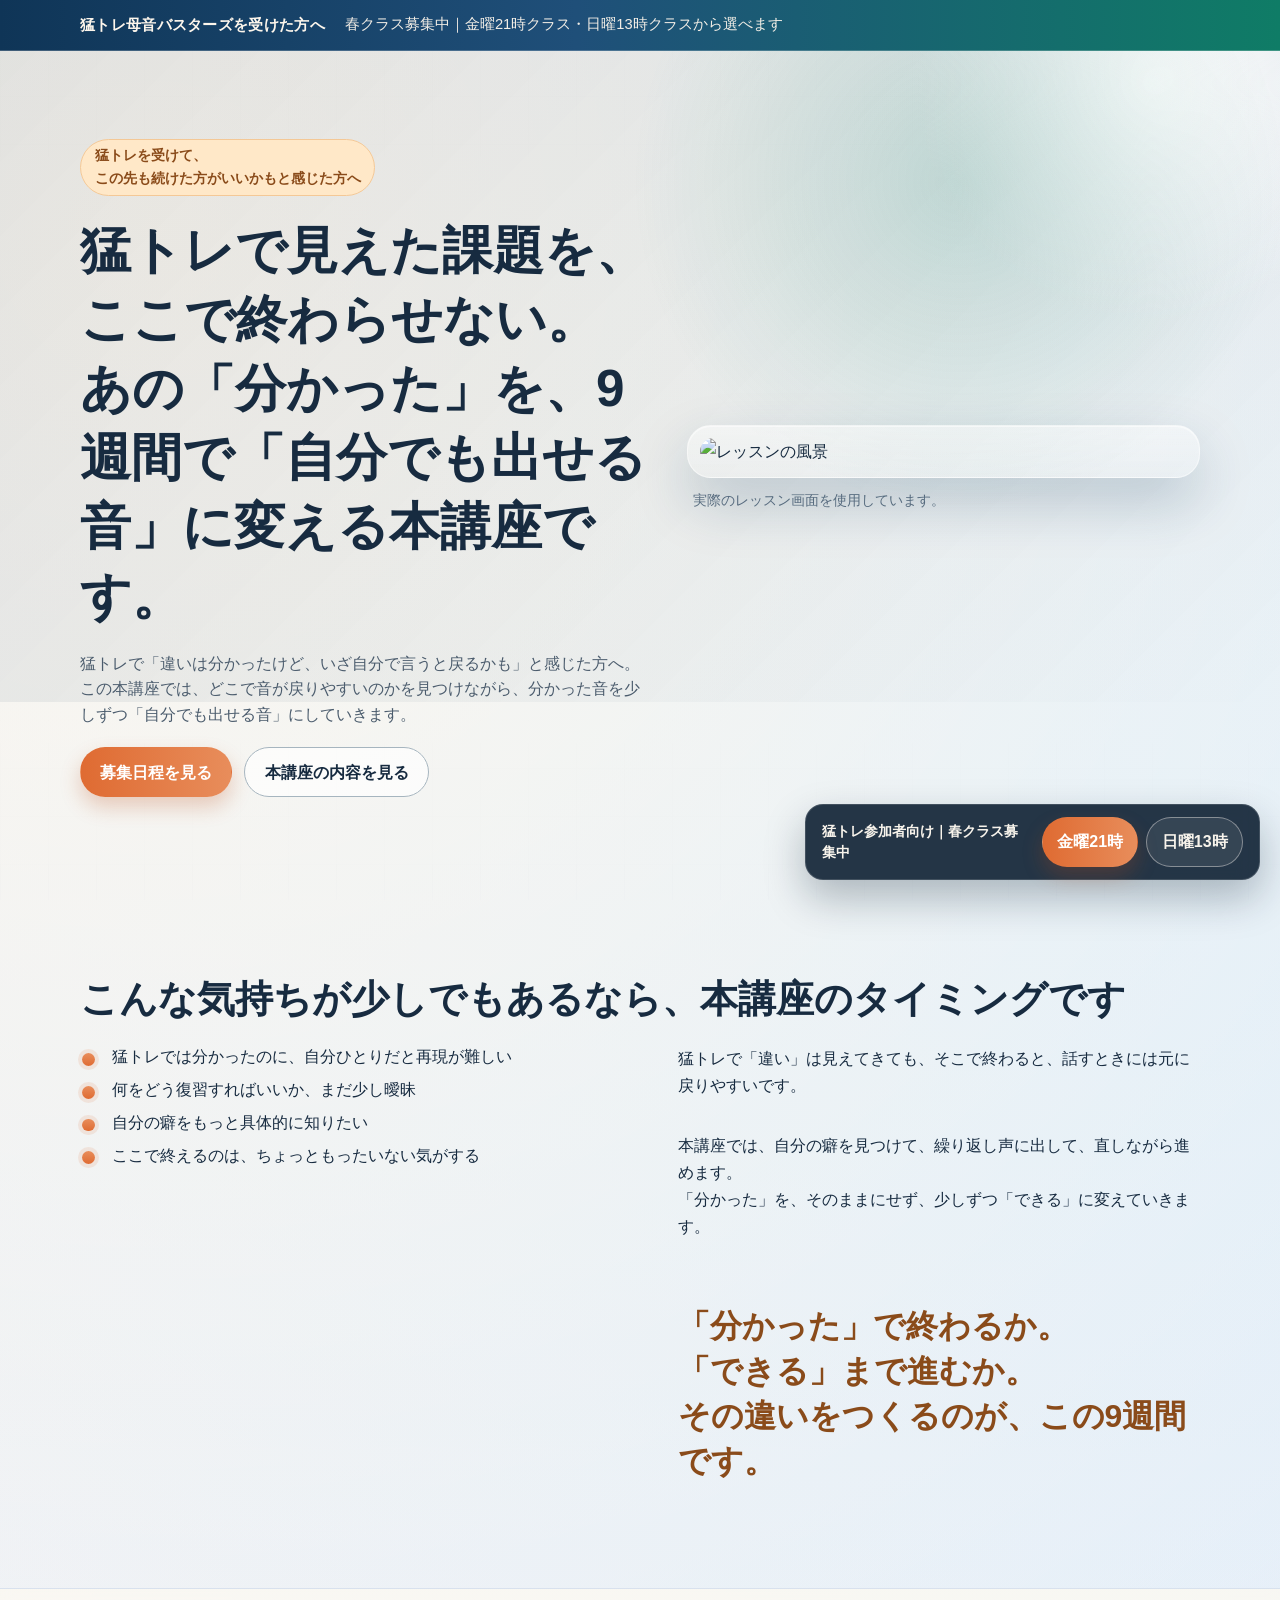
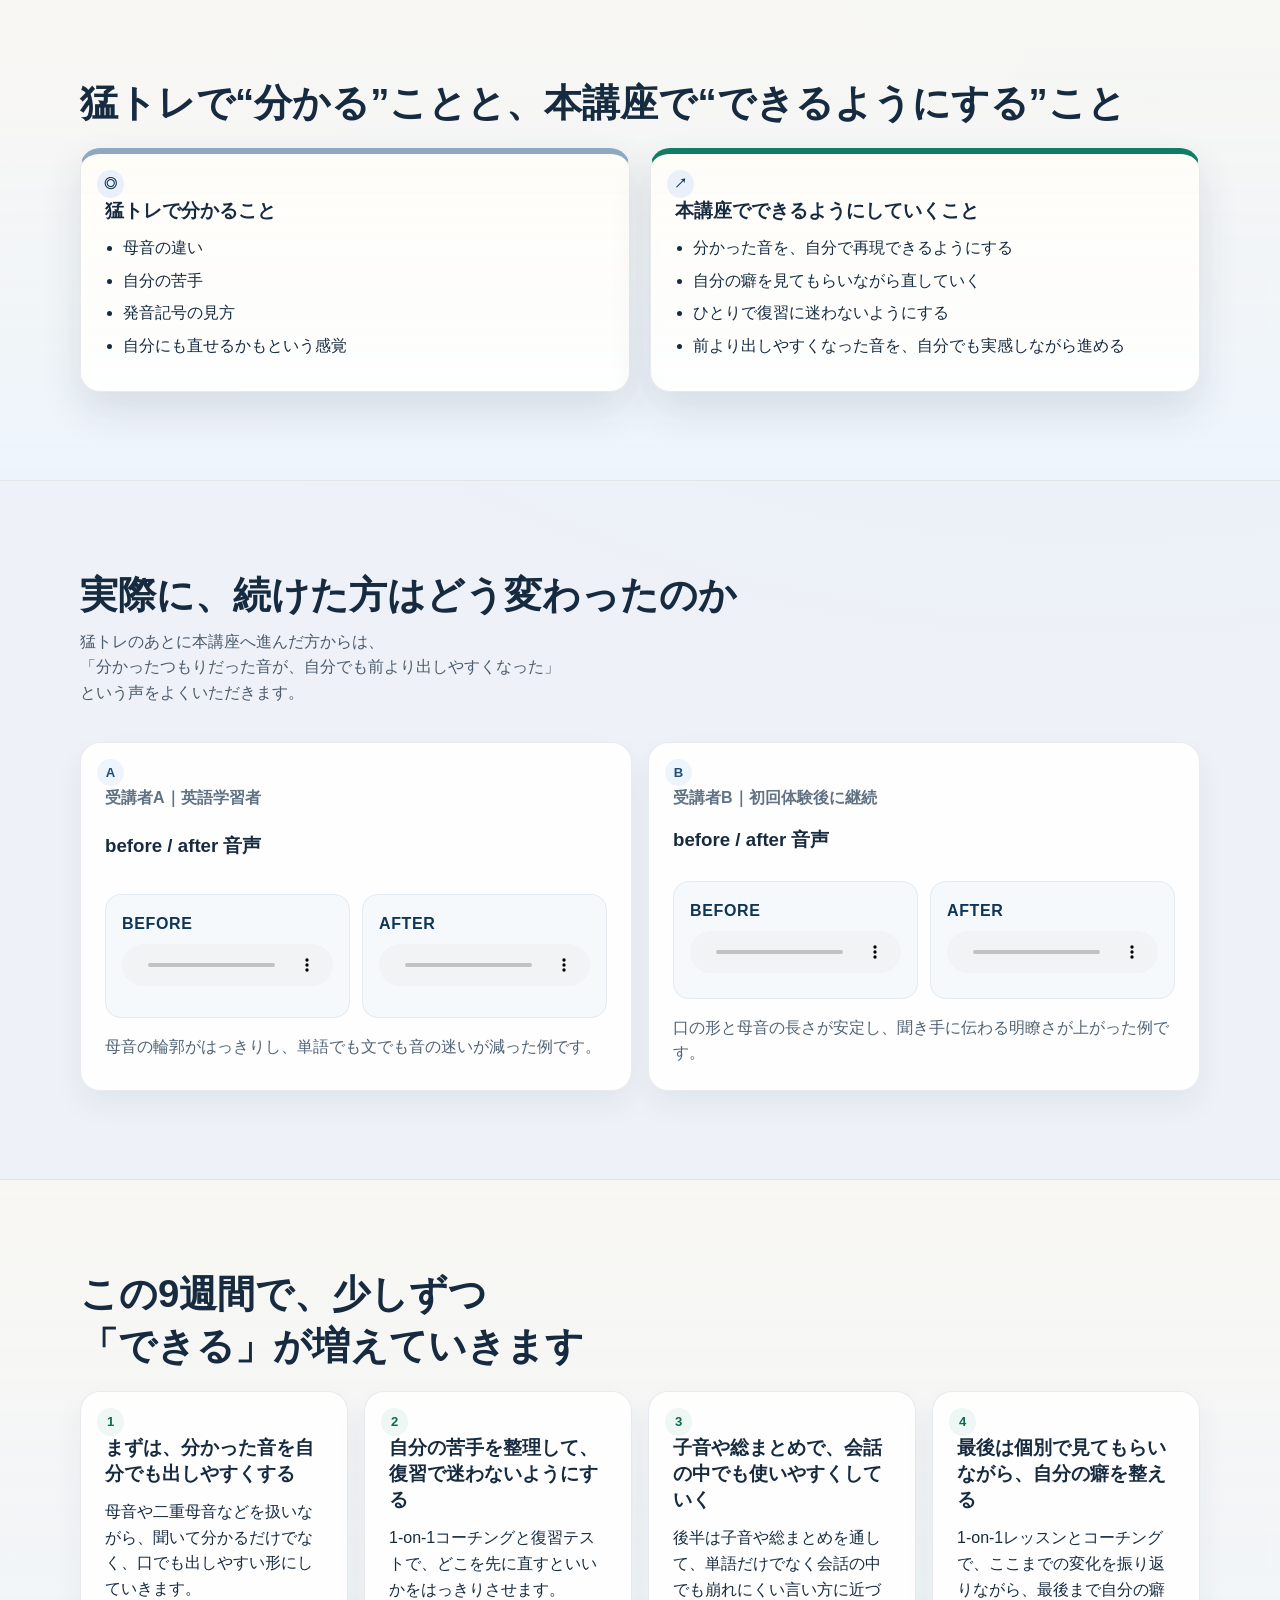
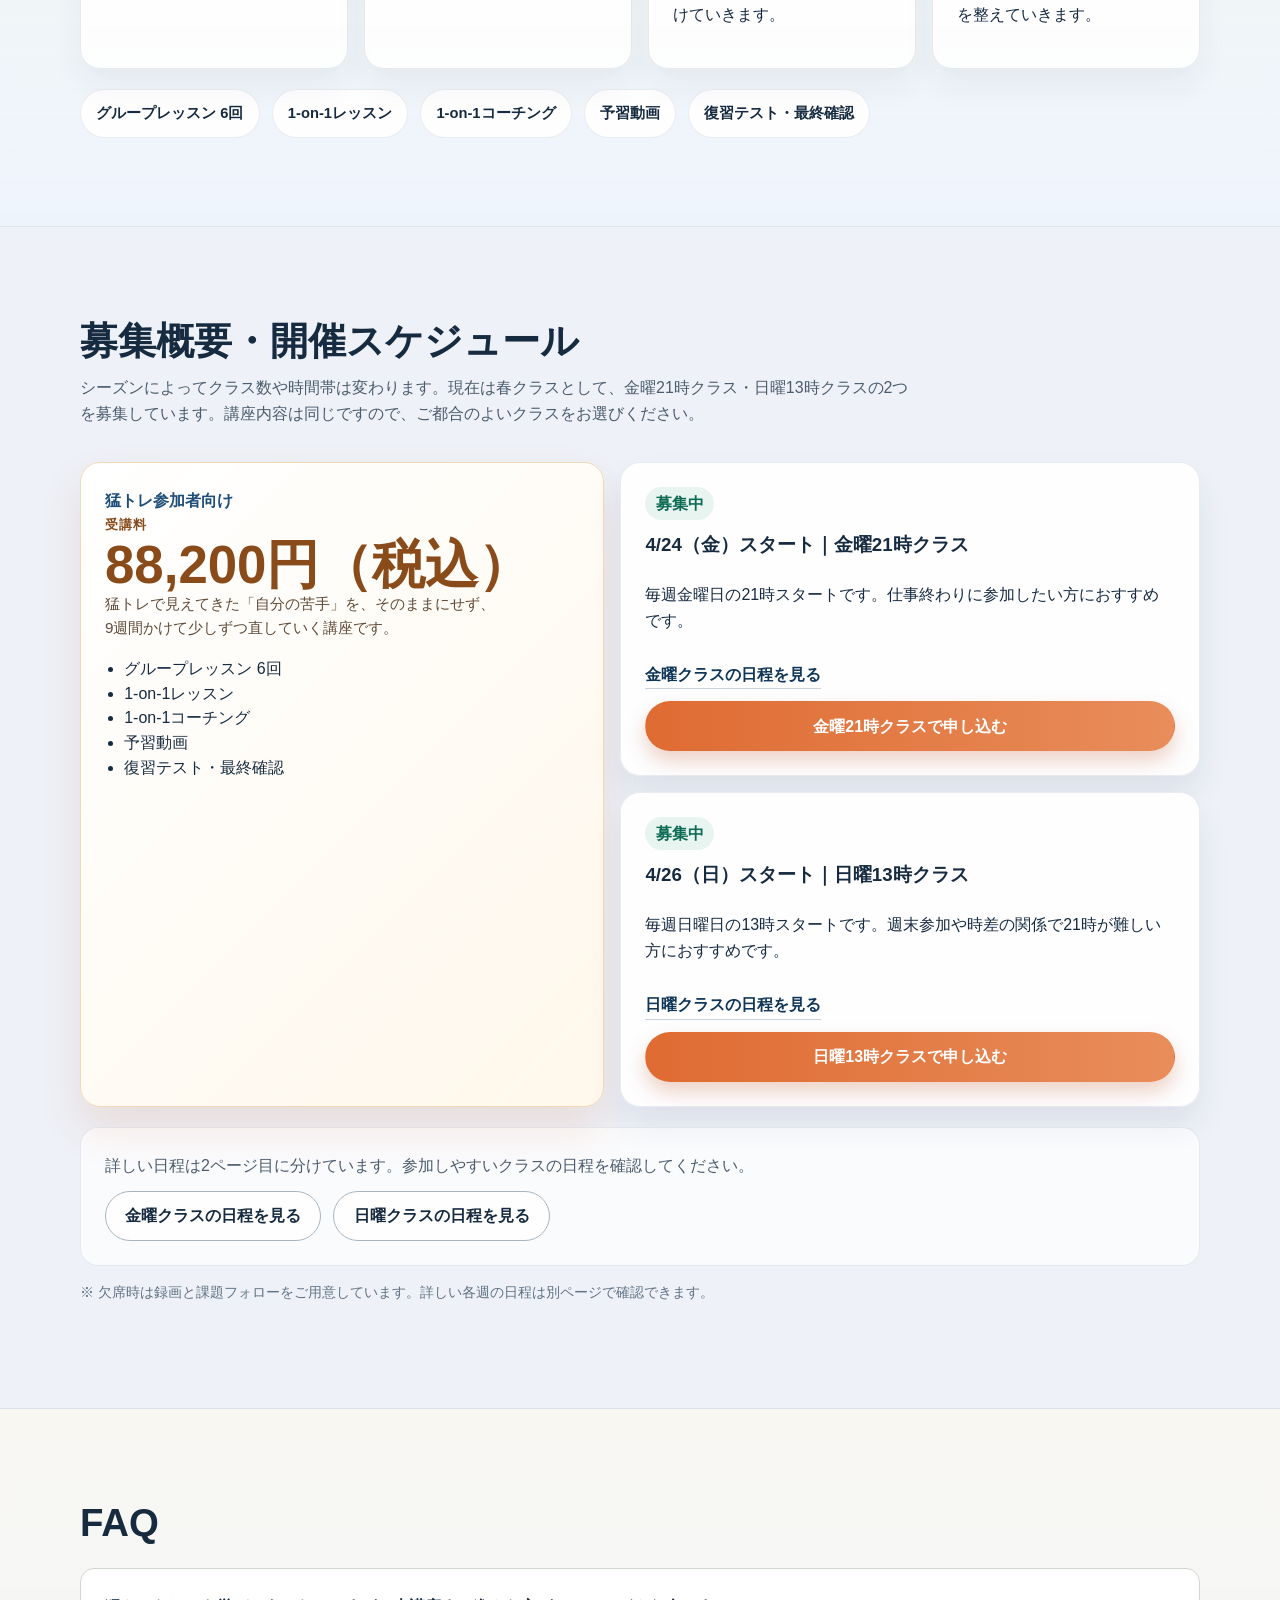
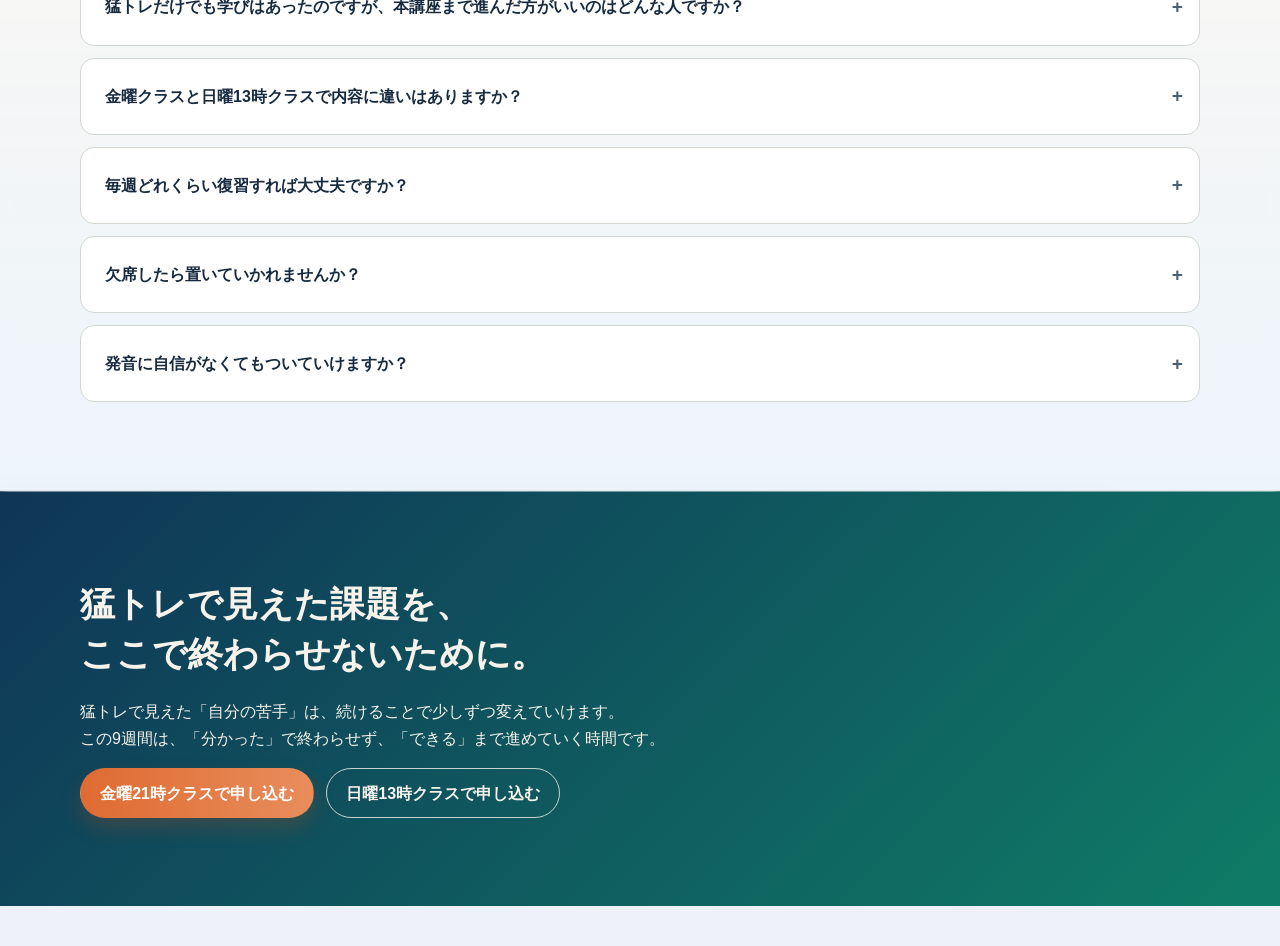
==== index.html @ 1b4dfa8f "Add files via upload" ====
<!doctype html>
<html lang="ja">
  <head>
    <meta charset="UTF-8" />
    <meta name="viewport" content="width=device-width, initial-scale=1.0" />
    <title>猛トレ母音バスターズ参加者向け 本講座</title>
    <meta
      name="description"
      content="猛トレ母音バスターズを受けて、この先も続けた方がいいかもと感じた方向け。分かった音を自分でも出せる音に変えていく本講座の募集ページです。"
    />
    <link rel="stylesheet" href="styles.css" />
  </head>
  <body>
    <div class="notice-bar">
      <div class="container notice-inner">
        <p class="notice-title">猛トレ母音バスターズを受けた方へ</p>
        <p class="notice-meta">春クラス募集中｜金曜21時クラス・日曜13時クラスから選べます</p>
      </div>
    </div>

    <header class="hero section-space">
      <div class="container hero-grid">
        <div class="hero-copy reveal">
          <p class="hero-kicker">
            猛トレを受けて、<br />
            この先も続けた方がいいかもと感じた方へ
          </p>
          <h1>
            猛トレで見えた課題を、ここで終わらせない。<br />
            あの「分かった」を、9週間で「自分でも出せる音」に変える本講座です。
          </h1>
          <p class="hero-sub">
            猛トレで「違いは分かったけど、いざ自分で言うと戻るかも」と感じた方へ。<br />
            この本講座では、どこで音が戻りやすいのかを見つけながら、分かった音を少しずつ「自分でも出せる音」にしていきます。
          </p>
          <div class="hero-cta">
            <a class="btn btn-primary" href="schedule.html">募集日程を見る</a>
            <a class="btn btn-ghost" href="#flow">本講座の内容を見る</a>
          </div>
        </div>
        <figure class="hero-visual reveal">
          <div class="hero-visual-frame">
            <img src="assets/lesson.png" alt="レッスンの風景" />
          </div>
          <figcaption class="hero-visual-caption">実際のレッスン画面を使用しています。</figcaption>
        </figure>
      </div>
    </header>

    <main>
      <section class="section-space" id="reason">
        <div class="container reveal">
          <div class="section-head">
            <h2 class="section-title">こんな気持ちが少しでもあるなら、本講座のタイミングです</h2>
          </div>
          <div class="reason-grid">
            <ul class="point-list compact-list">
              <li>猛トレでは分かったのに、自分ひとりだと再現が難しい</li>
              <li>何をどう復習すればいいか、まだ少し曖昧</li>
              <li>自分の癖をもっと具体的に知りたい</li>
              <li>ここで終えるのは、ちょっともったいない気がする</li>
            </ul>
            <div class="reason-copy">
              <p>猛トレで「違い」は見えてきても、そこで終わると、話すときには元に戻りやすいです。</p>
              <p>
                本講座では、自分の癖を見つけて、繰り返し声に出して、直しながら進めます。<br />
                「分かった」を、そのままにせず、少しずつ「できる」に変えていきます。
              </p>
              <p class="impact-copy">
                「分かった」で終わるか。<br />
                「できる」まで進むか。<br />
                その違いをつくるのが、この9週間です。
              </p>
            </div>
          </div>
        </div>
      </section>

      <section class="section-space section-tone" id="difference">
        <div class="container reveal">
          <div class="section-head">
            <h2 class="section-title">猛トレで“分かる”ことと、本講座で“できるようにする”こと</h2>
          </div>
          <div class="compare-grid">
            <article class="card card-left" data-icon="◎">
              <h3>猛トレで分かること</h3>
              <ul>
                <li>母音の違い</li>
                <li>自分の苦手</li>
                <li>発音記号の見方</li>
                <li>自分にも直せるかもという感覚</li>
              </ul>
            </article>
            <article class="card card-right" data-icon="↗">
              <h3>本講座でできるようにしていくこと</h3>
              <ul>
                <li>分かった音を、自分で再現できるようにする</li>
                <li>自分の癖を見てもらいながら直していく</li>
                <li>ひとりで復習に迷わないようにする</li>
                <li>前より出しやすくなった音を、自分でも実感しながら進める</li>
              </ul>
            </article>
          </div>
        </div>
      </section>

      <section class="section-space" id="proof">
        <div class="container reveal">
          <div class="section-head">
            <h2 class="section-title">実際に、続けた方はどう変わったのか</h2>
            <p class="section-intro">
              猛トレのあとに本講座へ進んだ方からは、<br />
              「分かったつもりだった音が、自分でも前より出しやすくなった」<br />
              という声をよくいただきます。
            </p>
          </div>
          <div class="evidence-text-grid">
            <article class="quote-card audio-case" data-icon="A">
              <p class="case-label">受講者A｜英語学習者</p>
              <h3>before / after 音声</h3>
              <div class="audio-pair">
                <div class="audio-block">
                  <p class="audio-title">Before</p>
                  <audio controls preload="none">
                    <source src="assets/y_before.mp3" type="audio/mpeg" />
                  </audio>
                </div>
                <div class="audio-block">
                  <p class="audio-title">After</p>
                  <audio controls preload="none">
                    <source src="assets/y_after.mp3" type="audio/mpeg" />
                  </audio>
                </div>
              </div>
              <p class="audio-note">母音の輪郭がはっきりし、単語でも文でも音の迷いが減った例です。</p>
            </article>
            <article class="quote-card audio-case" data-icon="B">
              <p class="case-label">受講者B｜初回体験後に継続</p>
              <h3>before / after 音声</h3>
              <div class="audio-pair">
                <div class="audio-block">
                  <p class="audio-title">Before</p>
                  <audio controls preload="none">
                    <source src="assets/m_before.m4a" type="audio/mp4" />
                  </audio>
                </div>
                <div class="audio-block">
                  <p class="audio-title">After</p>
                  <audio controls preload="none">
                    <source src="assets/m_after.m4a" type="audio/mp4" />
                  </audio>
                </div>
              </div>
              <p class="audio-note">口の形と母音の長さが安定し、聞き手に伝わる明瞭さが上がった例です。</p>
            </article>
          </div>
        </div>
      </section>

      <section class="section-space section-tone" id="flow">
        <div class="container reveal">
          <div class="section-head">
            <h2 class="section-title">
              この9週間で、少しずつ<br />
              「できる」が増えていきます
            </h2>
          </div>
          <div class="flow-grid">
            <article class="future-card" data-icon="1">
              <h3>まずは、分かった音を自分でも出しやすくする</h3>
              <p>母音や二重母音などを扱いながら、聞いて分かるだけでなく、口でも出しやすい形にしていきます。</p>
            </article>
            <article class="future-card" data-icon="2">
              <h3>自分の苦手を整理して、復習で迷わないようにする</h3>
              <p>1-on-1コーチングと復習テストで、どこを先に直すといいかをはっきりさせます。</p>
            </article>
            <article class="future-card" data-icon="3">
              <h3>子音や総まとめで、会話の中でも使いやすくしていく</h3>
              <p>後半は子音や総まとめを通して、単語だけでなく会話の中でも崩れにくい言い方に近づけていきます。</p>
            </article>
            <article class="future-card" data-icon="4">
              <h3>最後は個別で見てもらいながら、自分の癖を整える</h3>
              <p>1-on-1レッスンとコーチングで、ここまでの変化を振り返りながら、最後まで自分の癖を整えていきます。</p>
            </article>
          </div>
          <ul class="support-pills">
            <li>グループレッスン 6回</li>
            <li>1-on-1レッスン</li>
            <li>1-on-1コーチング</li>
            <li>予習動画</li>
            <li>復習テスト・最終確認</li>
          </ul>
        </div>
      </section>

      <section class="section-space" id="offer">
        <div class="container reveal">
          <div class="section-head">
            <h2 class="section-title">募集概要・開催スケジュール</h2>
            <p class="section-intro">
              シーズンによってクラス数や時間帯は変わります。現在は春クラスとして、金曜21時クラス・日曜13時クラスの2つを募集しています。講座内容は同じですので、ご都合のよいクラスをお選びください。
            </p>
          </div>
          <div class="offer-grid">
            <article class="offer-card">
              <p class="offer-kicker">猛トレ参加者向け</p>
              <p class="price-label">受講料</p>
              <p class="price">88,200円（税込）</p>
              <p class="price-note">
                猛トレで見えてきた「自分の苦手」を、そのままにせず、<br />
                9週間かけて少しずつ直していく講座です。
              </p>
              <ul>
                <li>グループレッスン 6回</li>
                <li>1-on-1レッスン</li>
                <li>1-on-1コーチング</li>
                <li>予習動画</li>
                <li>復習テスト・最終確認</li>
              </ul>
            </article>
            <div class="schedule-grid">
              <article class="schedule-card">
                <p class="schedule-badge">募集中</p>
                <h3>4/24（金）スタート｜金曜21時クラス</h3>
                <p>毎週金曜日の21時スタートです。仕事終わりに参加したい方におすすめです。</p>
                <a class="text-link" href="schedule.html#friday">金曜クラスの日程を見る</a>
                <a
                  class="btn btn-primary"
                  href="https://mosh.jp/services/cd2b8b1f65c8422987461fc9837e1b64?openExternalBrowser=1"
                  target="_blank"
                  rel="noopener noreferrer"
                  >金曜21時クラスで申し込む</a
                >
              </article>
              <article class="schedule-card">
                <p class="schedule-badge">募集中</p>
                <h3>4/26（日）スタート｜日曜13時クラス</h3>
                <p>毎週日曜日の13時スタートです。週末参加や時差の関係で21時が難しい方におすすめです。</p>
                <a class="text-link" href="schedule.html#sunday">日曜クラスの日程を見る</a>
                <a
                  class="btn btn-primary"
                  href="https://mosh.jp/services/cdbda261116343b49d4cce0a77700ecc?openExternalBrowser=1"
                  target="_blank"
                  rel="noopener noreferrer"
                  >日曜13時クラスで申し込む</a
                >
              </article>
            </div>
          </div>
          <div class="page-link-panel">
            <p>詳しい日程は2ページ目に分けています。参加しやすいクラスの日程を確認してください。</p>
            <div class="page-link-actions">
              <a class="btn btn-ghost" href="schedule.html#friday">金曜クラスの日程を見る</a>
              <a class="btn btn-ghost" href="schedule.html#sunday">日曜クラスの日程を見る</a>
            </div>
          </div>
          <p class="schedule-note">※ 欠席時は録画と課題フォローをご用意しています。詳しい各週の日程は別ページで確認できます。</p>
        </div>
      </section>

      <section class="section-space section-tone" id="faq">
        <div class="container reveal">
          <div class="section-head">
            <h2 class="section-title">FAQ</h2>
          </div>
          <div class="accordion-group">
            <details class="accordion js-accordion" data-group="faq">
              <summary>猛トレだけでも学びはあったのですが、本講座まで進んだ方がいいのはどんな人ですか？</summary>
              <div class="accordion-content">
                <p>「この内容を続けたい」「違いは分かるけど再現が難しい」と感じた方に向いています。</p>
              </div>
            </details>
            <details class="accordion js-accordion" data-group="faq">
              <summary>金曜クラスと日曜13時クラスで内容に違いはありますか？</summary>
              <div class="accordion-content">
                <p>内容は同じです。参加しやすい曜日で選んでください。</p>
              </div>
            </details>
            <details class="accordion js-accordion" data-group="faq">
              <summary>毎週どれくらい復習すれば大丈夫ですか？</summary>
              <div class="accordion-content">
                <p>目安は週90分から120分です。短時間でも続けやすい形で進めます。</p>
              </div>
            </details>
            <details class="accordion js-accordion" data-group="faq">
              <summary>欠席したら置いていかれませんか？</summary>
              <div class="accordion-content">
                <p>録画視聴と補助課題でキャッチアップできます。必要に応じて1-on-1で補完します。</p>
              </div>
            </details>
            <details class="accordion js-accordion" data-group="faq">
              <summary>発音に自信がなくてもついていけますか？</summary>
              <div class="accordion-content">
                <p>
                  猛トレを受けて「難しいけど、違いは少し分かった」と感じた方なら大丈夫です。<br />
                  基礎を振り返りながら進めるので、発音に自信がなくても安心してください。
                </p>
              </div>
            </details>
          </div>
        </div>
      </section>

      <section class="section-space closing" id="closing">
        <div class="container reveal">
          <h2>猛トレで見えた課題を、<br />ここで終わらせないために。</h2>
          <p>
            猛トレで見えた「自分の苦手」は、続けることで少しずつ変えていけます。<br />
            この9週間は、「分かった」で終わらせず、「できる」まで進めていく時間です。
          </p>
          <div class="hero-cta">
            <a
              class="btn btn-primary"
              href="https://mosh.jp/services/cd2b8b1f65c8422987461fc9837e1b64?openExternalBrowser=1"
              target="_blank"
              rel="noopener noreferrer"
              >金曜21時クラスで申し込む</a
            >
            <a
              class="btn btn-ghost"
              href="https://mosh.jp/services/cdbda261116343b49d4cce0a77700ecc?openExternalBrowser=1"
              target="_blank"
              rel="noopener noreferrer"
              >日曜13時クラスで申し込む</a
            >
          </div>
        </div>
      </section>
    </main>

    <div class="floating-cta">
      <p>猛トレ参加者向け｜春クラス募集中</p>
      <div class="floating-actions">
        <a
          class="btn btn-primary"
          href="https://mosh.jp/services/cd2b8b1f65c8422987461fc9837e1b64?openExternalBrowser=1"
          target="_blank"
          rel="noopener noreferrer"
          >金曜21時</a
        >
        <a
          class="btn btn-ghost"
          href="https://mosh.jp/services/cdbda261116343b49d4cce0a77700ecc?openExternalBrowser=1"
          target="_blank"
          rel="noopener noreferrer"
          >日曜13時</a
        >
      </div>
    </div>

    <script src="script.js"></script>
  </body>
</html>
---- styles.css ----
:root {
  --bg: #eef1f7;
  --surface: #fffdf8;
  --surface-soft: #eef4fb;
  --ink: #172b40;
  --muted: #4b5c6d;
  --line: #d8dfd8;
  --accent: #df6b32;
  --accent-deep: #bc4d16;
  --teal: #0f7c66;
  --navy: #0f3557;
  --gold: #c9ab75;
  --radius: 20px;
  --shadow: 0 18px 40px rgba(22, 43, 64, 0.12);
  --space-1: 0.25rem;
  --space-2: 0.5rem;
  --space-3: 0.75rem;
  --space-4: 1rem;
  --space-5: 1.25rem;
  --space-6: 1.5rem;
  --space-7: 2rem;
  --space-8: 2.5rem;
  --space-9: 3.25rem;
  --floating-offset: 7.75rem;
  --container-gutter: 1.5rem;
  --container-pad: 0.125rem;
  --panel-padding: 1.25rem;
  --panel-padding-lg: 1.5rem;
}

* {
  box-sizing: border-box;
}

html {
  scroll-behavior: smooth;
}

body {
  position: relative;
  margin: 0;
  padding-bottom: calc(var(--floating-offset) + env(safe-area-inset-bottom, 0px));
  font-family: "Hiragino Sans", "Yu Gothic", "Meiryo", sans-serif;
  color: var(--ink);
  line-height: 1.7;
  background:
    radial-gradient(circle at 12% 4%, rgba(255, 249, 239, 0.95) 0%, transparent 32%),
    radial-gradient(circle at 85% 14%, rgba(220, 238, 252, 0.9) 0%, transparent 30%),
    linear-gradient(180deg, rgba(12, 44, 77, 0.04) 0%, rgba(255, 255, 255, 0) 30%),
    var(--bg);
}

body::before {
  content: "";
  position: fixed;
  inset: 0;
  pointer-events: none;
  background-image:
    linear-gradient(rgba(15, 53, 87, 0.04) 1px, transparent 1px),
    linear-gradient(90deg, rgba(15, 53, 87, 0.04) 1px, transparent 1px);
  background-size: 48px 48px;
  mask-image: linear-gradient(180deg, rgba(0, 0, 0, 0.18), transparent 24%, transparent 76%, rgba(0, 0, 0, 0.18));
}

img {
  display: block;
  width: 100%;
  border-radius: calc(var(--radius) - 4px);
}

a {
  color: inherit;
}

.container {
  width: min(1120px, calc(100% - (var(--container-gutter) * 2)));
  margin-inline: auto;
  padding-inline: var(--container-pad);
}

.narrow {
  width: min(980px, 100%);
}

.section-space {
  padding: var(--space-9) 0;
}

.section-tone {
  background: linear-gradient(180deg, rgba(251, 248, 241, 0.82), rgba(237, 244, 252, 0.9));
  border-block: 1px solid rgba(120, 145, 170, 0.18);
  backdrop-filter: blur(6px);
}

.section-title {
  font-size: clamp(1.7rem, 3.2vw, 2.4rem);
  line-height: 1.35;
  margin: 0 0 var(--space-7);
}

.section-head {
  display: grid;
  gap: var(--space-2);
  margin-bottom: var(--space-5);
}

.section-head .section-title {
  margin-bottom: 0;
}

.swipe-hint {
  margin: 0;
  color: #607284;
  font-size: 0.85rem;
  font-weight: 700;
}

.notice-bar {
  position: sticky;
  top: 0;
  z-index: 20;
  background: linear-gradient(90deg, #0f3557 0%, #1f4f79 45%, #0f7c66 100%);
  color: #fdf6ec;
  border-bottom: 1px solid rgba(255, 255, 255, 0.2);
}

.notice-inner {
  display: flex;
  flex-wrap: wrap;
  gap: var(--space-2) var(--space-5);
  padding: var(--space-3) 0;
  align-items: center;
}

.notice-title {
  margin: 0;
  font-weight: 700;
  font-size: 0.95rem;
  letter-spacing: 0.02em;
}

.notice-meta {
  margin: 0;
  font-size: 0.92rem;
  opacity: 0.95;
}

.hero {
  position: relative;
  padding-top: var(--space-8);
}

.hero::before {
  content: "";
  position: absolute;
  inset: 0 0 auto;
  height: 78%;
  background:
    radial-gradient(circle at 75% 20%, rgba(15, 124, 102, 0.18), transparent 30%),
    radial-gradient(circle at 90% 5%, rgba(255, 255, 255, 0.88), transparent 18%),
    linear-gradient(135deg, rgba(15, 53, 87, 0.1), rgba(15, 53, 87, 0));
  pointer-events: none;
}

.hero-grid {
  display: grid;
  grid-template-columns: 1fr;
  gap: var(--space-6);
  align-items: center;
  position: relative;
  z-index: 1;
}

.hero-copy {
  display: grid;
  gap: var(--space-5);
}

.hero-kicker {
  display: inline-block;
  margin: 0;
  background: #ffe8c8;
  color: #8a4b1a;
  border: 1px solid #f4c896;
  border-radius: 999px;
  padding: 0.28rem 0.85rem;
  font-size: 0.85rem;
  font-weight: 700;
  justify-self: start;
}

.hero h1 {
  margin: 0;
  line-height: 1.35;
  font-size: clamp(2rem, 8vw, 3.2rem);
}

.hero-sub {
  margin: 0;
  color: var(--muted);
}

.hero-metrics {
  display: grid;
  grid-template-columns: 1fr;
  gap: var(--space-3);
  margin: 0;
}

.metric-card {
  position: relative;
  padding: var(--panel-padding);
  padding-left: calc(var(--panel-padding) + 2.4rem);
  border: 1px solid rgba(121, 145, 170, 0.24);
  border-radius: 18px;
  background: rgba(255, 255, 255, 0.64);
  box-shadow: 0 14px 30px rgba(15, 53, 87, 0.08);
  backdrop-filter: blur(10px);
}

.metric-card::before,
.card::before,
.future-card::before,
.support-card::before,
.quote-card::before {
  content: attr(data-icon);
  position: absolute;
  top: var(--space-4);
  left: var(--space-4);
  width: 1.7rem;
  height: 1.7rem;
  display: grid;
  place-items: center;
  border-radius: 999px;
  font-size: 0.82rem;
  font-weight: 800;
  line-height: 1;
}

.metric-card::before {
  background: #edf4fb;
  color: #1f4f79;
}

.metric-card strong {
  display: block;
  margin-bottom: var(--space-1);
  color: var(--navy);
  font-size: 1rem;
}

.metric-card span {
  display: block;
  color: #5f7183;
  font-size: 0.86rem;
  line-height: 1.5;
}

.hero-note {
  font-size: 0.88rem;
  color: #607284;
  margin: 0;
}

.hero-visual {
  margin: 0;
}

.hero-visual-frame {
  position: relative;
  overflow: hidden;
  border-radius: 24px;
  border: 1px solid rgba(255, 255, 255, 0.45);
  box-shadow:
    0 24px 56px rgba(15, 53, 87, 0.22),
    inset 0 1px 0 rgba(255, 255, 255, 0.5);
  background: linear-gradient(180deg, rgba(255, 255, 255, 0.42), rgba(255, 255, 255, 0.1));
  padding: var(--space-3);
}

.hero-visual-frame img {
  height: auto;
  aspect-ratio: auto;
  object-fit: contain;
  object-position: center top;
  border-radius: 20px;
}

.hero-floating-card {
  position: static;
  max-width: none;
  padding: var(--space-4);
  border-radius: 18px;
  background: rgba(8, 27, 46, 0.78);
  color: #f7f3eb;
  border: 1px solid rgba(255, 255, 255, 0.16);
  box-shadow: 0 14px 30px rgba(8, 27, 46, 0.24);
  backdrop-filter: blur(8px);
}

.hero-floating-label {
  margin: 0 0 var(--space-1);
  font-size: 0.72rem;
  letter-spacing: 0.08em;
  text-transform: uppercase;
  color: #c7d7e8;
}

.hero-floating-card strong {
  display: block;
  line-height: 1.5;
  font-size: 1rem;
}

.hero-floating-top {
  display: none;
}

.hero-floating-bottom {
  margin: var(--space-3) 0 0;
}

.hero-visual-caption {
  margin: var(--space-3) 0 0;
  padding-inline: 0.4rem;
  color: #5f7183;
  font-size: 0.88rem;
}

.btn {
  display: inline-flex;
  align-items: center;
  justify-content: center;
  gap: 0.45rem;
  min-height: 48px;
  padding: 0.65rem 1.2rem;
  border-radius: 999px;
  border: 1px solid transparent;
  font-weight: 700;
  text-decoration: none;
  transition: transform 0.2s ease, box-shadow 0.2s ease, background-color 0.2s ease;
}

.btn:hover {
  transform: translateY(-1px);
}

.btn-primary {
  background: linear-gradient(90deg, var(--accent) 0%, #e88d5b 100%);
  color: #fff;
  box-shadow: 0 10px 20px rgba(188, 77, 22, 0.25);
}

.btn-primary:hover {
  box-shadow: 0 14px 28px rgba(188, 77, 22, 0.3);
}

.btn-ghost {
  border-color: #a6b5bf;
  background: rgba(255, 255, 255, 0.65);
}

.text-link {
  width: fit-content;
  color: var(--navy);
  font-weight: 700;
  text-decoration: none;
  border-bottom: 1px solid rgba(15, 53, 87, 0.22);
}

.text-link:hover {
  border-color: rgba(15, 53, 87, 0.55);
}

.hero-cta {
  display: flex;
  flex-wrap: wrap;
  gap: var(--space-3);
}

h2 {
  margin: 0 0 var(--space-5);
  line-height: 1.4;
  font-size: clamp(1.6rem, 2.8vw, 2.2rem);
}

h3 {
  margin: 0 0 var(--space-3);
  line-height: 1.4;
}

p {
  margin: 0 0 var(--space-4);
}

.point-list {
  list-style: none;
  padding-left: 0;
  margin: 0 0 var(--space-6);
}

.point-list li {
  position: relative;
  padding-left: 2rem;
  margin-bottom: var(--space-2);
}

.point-list li::before {
  content: "";
  position: absolute;
  top: 0.48rem;
  left: 0.15rem;
  width: 0.8rem;
  height: 0.8rem;
  border-radius: 999px;
  background: linear-gradient(180deg, #e88d5b, var(--accent));
  box-shadow: 0 0 0 4px rgba(223, 107, 50, 0.12);
}

.lead-end {
  margin: 0;
  font-size: 1.06rem;
  font-weight: 700;
}

.impact-copy {
  margin-top: var(--space-7);
  font-size: clamp(1.5rem, 3vw, 2rem);
  line-height: 1.4;
  font-weight: 800;
  color: #8a4b1a;
}

.compare-grid {
  display: grid;
  grid-template-columns: 1fr;
  gap: var(--space-5);
}

.card {
  position: relative;
  background: linear-gradient(180deg, rgba(255, 253, 248, 0.96), rgba(255, 255, 255, 0.9));
  border: 1px solid rgba(121, 145, 170, 0.18);
  border-radius: var(--radius);
  padding: var(--panel-padding);
  padding-top: calc(var(--panel-padding) + 1.2rem);
  box-shadow: var(--shadow);
}

.card::before {
  background: #eaf0fa;
  color: var(--navy);
}

.card ul {
  margin: 0;
  padding-left: 1.15rem;
}

.card li {
  margin-bottom: var(--space-2);
}

.card-left {
  border-top: 6px solid #8ea8bf;
}

.card-right {
  border-top: 6px solid var(--teal);
}

.reason-grid {
  display: grid;
  grid-template-columns: 1fr;
  gap: var(--space-5);
}

.reason-copy {
  display: grid;
  gap: var(--space-4);
}

.compact-list {
  margin: 0;
}

.flow-grid {
  display: grid;
  grid-template-columns: 1fr;
  gap: var(--space-4);
  margin-bottom: var(--space-5);
}

.future-card {
  position: relative;
  flex: 0 0 calc(100% - 1.25rem);
  scroll-snap-align: start;
  background: rgba(255, 255, 255, 0.88);
  border: 1px solid rgba(121, 145, 170, 0.18);
  border-radius: var(--radius);
  padding: var(--panel-padding);
  padding-top: calc(var(--panel-padding) + 1.15rem);
  box-shadow: 0 16px 32px rgba(15, 53, 87, 0.06);
}

.future-card::before {
  background: #eef7f3;
  color: #0d6a54;
}

.timeline {
  list-style: none;
  margin: 0;
  padding: 0;
  position: relative;
}

.timeline::before {
  content: "";
  position: absolute;
  left: 16px;
  top: 0.6rem;
  bottom: 0.6rem;
  width: 2px;
  background: linear-gradient(#1f4f79, #0f7c66);
}

.timeline li {
  position: relative;
  margin: 0 0 var(--space-5) 0;
  padding: 0.1rem 0 0.5rem 2.9rem;
}

.timeline li::before {
  content: "";
  position: absolute;
  left: 8px;
  top: 0.45rem;
  width: 18px;
  height: 18px;
  border-radius: 50%;
  background: #fff;
  border: 4px solid var(--accent);
}

.step {
  margin: 0;
  font-weight: 800;
  color: #8a4b1a;
}

.support-pills {
  list-style: none;
  display: flex;
  flex-wrap: wrap;
  gap: var(--space-3);
  margin: 0;
  padding: 0;
}

.support-pills li {
  padding: 0.7rem 0.95rem;
  border-radius: 999px;
  background: rgba(255, 255, 255, 0.92);
  border: 1px solid rgba(121, 145, 170, 0.16);
  font-size: 0.92rem;
  font-weight: 700;
}

.evidence-text-grid {
  display: grid;
  grid-template-columns: 1fr;
  gap: var(--space-4);
}

.quote-card {
  position: relative;
  background: rgba(255, 255, 255, 0.92);
  border: 1px solid rgba(121, 145, 170, 0.16);
  border-radius: var(--radius);
  padding: var(--panel-padding);
  padding-top: calc(var(--panel-padding) + 1.15rem);
  box-shadow: 0 14px 30px rgba(15, 53, 87, 0.06);
}

.quote-card::before {
  background: #edf4fb;
  color: #1f4f79;
}

.audio-case {
  display: grid;
  gap: var(--space-4);
}

.case-label {
  margin: 0;
  color: #607284;
  font-size: 0.82rem;
  font-weight: 700;
}

.audio-pair {
  display: grid;
  gap: var(--space-3);
}

.audio-block {
  padding: var(--space-4);
  border-radius: 16px;
  background: #f6f9fc;
  border: 1px solid rgba(121, 145, 170, 0.14);
}

.audio-title {
  margin: 0 0 var(--space-2);
  color: var(--navy);
  font-size: 0.82rem;
  font-weight: 800;
  letter-spacing: 0.04em;
  text-transform: uppercase;
}

.audio-block audio {
  width: 100%;
  height: 42px;
}

.audio-note {
  margin: 0;
  color: #4f6274;
  font-size: 0.92rem;
  line-height: 1.6;
}

.evidence-intro {
  margin-bottom: var(--space-5);
}

.offer-grid {
  display: grid;
  grid-template-columns: 1fr;
  gap: var(--space-4);
  align-items: stretch;
}

.offer-card,
.offer-sidecard {
  border-radius: var(--radius);
  box-shadow: var(--shadow);
  padding: var(--panel-padding);
}

.offer-card {
  background: linear-gradient(135deg, rgba(255, 255, 255, 0.98) 0%, rgba(255, 247, 234, 0.96) 100%);
  border: 1px solid #f1d8b7;
  box-shadow:
    0 22px 44px rgba(188, 77, 22, 0.12),
    inset 0 1px 0 rgba(255, 255, 255, 0.75);
}

.offer-kicker {
  margin: 0;
  color: #1f4f79;
  font-weight: 700;
}

.price-label {
  margin: 0;
  color: #8a4b1a;
  font-size: 0.82rem;
  font-weight: 800;
  letter-spacing: 0.08em;
  text-transform: uppercase;
}

.price {
  margin: 0;
  color: #8a4b1a;
  font-size: clamp(2.2rem, 6vw, 3.3rem);
  font-weight: 800;
  line-height: 1.05;
}

.price-note {
  margin: 0 0 var(--space-4);
  color: #5f4b39;
  font-size: 0.95rem;
  line-height: 1.6;
}

.offer-card ul {
  margin: 0;
  padding-left: 1.2rem;
}

.offer-card li,
.offer-points li,
.point-list li,
.card li {
  line-height: 1.55;
}

.offer-sidecard {
  display: grid;
  align-content: center;
  gap: var(--space-4);
  background: linear-gradient(135deg, rgba(15, 53, 87, 0.98), rgba(22, 91, 136, 0.94));
  color: #f7f3eb;
  border: 1px solid rgba(255, 255, 255, 0.14);
}

.offer-side-kicker {
  margin: 0;
  color: #d6e3f0;
  font-size: 0.9rem;
  font-weight: 700;
}

.offer-points {
  margin: 0;
  padding-left: 1.15rem;
}

.offer-points li {
  margin-bottom: var(--space-2);
}

.schedule-grid {
  display: grid;
  grid-template-columns: 1fr;
  gap: var(--space-4);
}

.schedule-card {
  position: relative;
  background: rgba(255, 255, 255, 0.9);
  border: 1px solid rgba(121, 145, 170, 0.16);
  border-radius: var(--radius);
  padding: var(--panel-padding);
  display: grid;
  gap: var(--space-3);
  box-shadow: 0 18px 32px rgba(15, 53, 87, 0.08);
}

.schedule-badge {
  margin: 0;
  width: fit-content;
  padding: 0.22rem 0.65rem;
  border-radius: 999px;
  background: #e8f4ef;
  color: #0d6a54;
  font-size: 0.8rem;
  font-weight: 800;
}

.section-intro {
  color: var(--muted);
  max-width: 52rem;
}

.accordion-group {
  display: grid;
  gap: var(--space-3);
}

.accordion {
  border: 1px solid #cfd7cf;
  border-radius: 14px;
  background: #fff;
  overflow: hidden;
}

.accordion summary {
  cursor: pointer;
  list-style: none;
  position: relative;
  padding: var(--panel-padding) 2.8rem var(--panel-padding) var(--panel-padding);
  font-weight: 700;
}

.accordion summary::-webkit-details-marker {
  display: none;
}

.accordion summary::after {
  content: "+";
  position: absolute;
  right: 1rem;
  top: 50%;
  transform: translateY(-50%);
  font-size: 1.2rem;
  color: #486174;
}

.accordion[open] summary::after {
  content: "-";
}

.accordion-content {
  border-top: 1px solid #e2e6e0;
  padding: var(--panel-padding);
}

.accordion-content ul {
  margin: 0;
  padding-left: 1.1rem;
}

.schedule-note {
  margin-top: var(--space-4);
  font-size: 0.88rem;
  color: #607284;
}

.page-link-panel {
  display: grid;
  gap: var(--space-3);
  margin-top: var(--space-5);
  padding: var(--panel-padding);
  border-radius: 18px;
  border: 1px solid rgba(121, 145, 170, 0.16);
  background: rgba(255, 255, 255, 0.72);
}

.page-link-panel p {
  margin: 0;
  color: var(--muted);
}

.page-link-actions {
  display: flex;
  flex-wrap: wrap;
  gap: var(--space-3);
}

.schedule-detail-group {
  display: grid;
  gap: var(--space-3);
  margin-top: var(--space-5);
}

.schedule-detail .accordion-content {
  display: grid;
  gap: var(--space-4);
}

.schedule-summary-copy {
  display: grid;
  gap: var(--space-1);
}

.schedule-summary-title {
  display: block;
}

.schedule-summary-meta {
  display: block;
  color: #607284;
  font-size: 0.86rem;
  font-weight: 600;
}

.schedule-detail-lead {
  margin: 0;
  color: var(--muted);
}

.week-list {
  display: grid;
  gap: var(--space-3);
}

.week-item {
  display: grid;
  gap: var(--space-2);
  padding: var(--space-4);
  border-radius: 16px;
  background: linear-gradient(180deg, rgba(244, 248, 252, 0.95), rgba(255, 255, 255, 0.98));
  border: 1px solid rgba(121, 145, 170, 0.16);
}

.week-item p {
  margin: 0;
}

.week-label {
  color: var(--navy);
  font-weight: 800;
  line-height: 1.5;
}

.week-bullets {
  margin: 0;
  padding-left: 1.1rem;
}

.week-bullets li {
  line-height: 1.6;
}

.schedule-page .page-hero {
  padding-top: var(--space-8);
}

.back-link {
  display: inline-flex;
  align-items: center;
  gap: var(--space-2);
  margin-bottom: var(--space-5);
  color: var(--navy);
  font-weight: 700;
  text-decoration: none;
}

.page-hero-copy {
  display: grid;
  gap: var(--space-3);
  margin-bottom: var(--space-6);
}

.page-hero-copy h1 {
  margin: 0;
  line-height: 1.35;
  font-size: clamp(2rem, 7vw, 3.1rem);
}

.schedule-choice-grid {
  display: grid;
  gap: var(--space-4);
}

.schedule-start {
  margin: 0;
  color: #607284;
  font-size: 0.92rem;
  font-weight: 700;
}

.schedule-footer {
  display: grid;
  gap: var(--space-3);
  margin-top: var(--space-5);
}

.closing {
  background: linear-gradient(135deg, #0f3557 0%, #0f7c66 100%);
  color: #f7f3eb;
}

.closing .btn-ghost {
  border-color: rgba(247, 243, 235, 0.8);
  color: #f7f3eb;
  background: transparent;
}

.closing-sub {
  margin-top: var(--space-4);
}

.closing-sub a {
  color: #ffe2ba;
  font-weight: 700;
}

.floating-cta {
  position: fixed;
  left: 1rem;
  right: 1rem;
  bottom: 1rem;
  z-index: 30;
  display: flex;
  flex-direction: column;
  align-items: stretch;
  justify-content: space-between;
  gap: var(--space-3);
  padding: var(--space-3) var(--space-4);
  border-radius: 18px;
  background: rgba(8, 27, 46, 0.88);
  color: #f7f3eb;
  border: 1px solid rgba(255, 255, 255, 0.14);
  box-shadow: 0 18px 40px rgba(8, 27, 46, 0.28);
  backdrop-filter: blur(10px);
}

.floating-cta p {
  margin: 0;
  font-size: 0.82rem;
  line-height: 1.45;
  font-weight: 700;
}

.floating-actions {
  display: grid;
  grid-template-columns: repeat(2, minmax(0, 1fr));
  gap: var(--space-2);
}

.floating-actions .btn {
  width: 100%;
  min-height: 44px;
  padding-inline: 0.9rem;
}

.floating-cta .btn-ghost {
  border-color: rgba(247, 243, 235, 0.42);
  color: #f7f3eb;
  background: rgba(255, 255, 255, 0.08);
}

.hero-sub,
.support-card p,
.future-card p,
.quote-card p,
.schedule-card p,
.section-intro {
  font-size: 0.96rem;
  line-height: 1.6;
}

.hero-note,
.hero-visual-caption,
.schedule-note {
  line-height: 1.55;
}

.reveal {
  opacity: 0;
  transform: translateY(22px);
  transition: opacity 0.65s ease, transform 0.65s ease;
}

.reveal.is-visible {
  opacity: 1;
  transform: translateY(0);
}

@media (min-width: 768px) {
  :root {
    --container-gutter: 1.75rem;
    --container-pad: 0.25rem;
    --panel-padding: 1.4rem;
  }

  .container {
    width: min(1120px, calc(100% - (var(--container-gutter) * 2)));
  }

  .section-space {
    padding: 5rem 0;
  }

  .hero {
    padding-top: var(--space-9);
  }

  .hero-grid {
    grid-template-columns: 1fr;
    gap: var(--space-7);
  }

  .compare-grid,
  .flow-grid {
    grid-template-columns: repeat(2, minmax(0, 1fr));
  }

  .reason-grid {
    grid-template-columns: 1.05fr 0.95fr;
    align-items: start;
  }

  .offer-grid {
    grid-template-columns: 0.95fr 1.05fr;
  }

  .schedule-choice-grid {
    grid-template-columns: repeat(2, minmax(0, 1fr));
  }

  .schedule-detail-group {
    grid-template-columns: repeat(2, minmax(0, 1fr));
    align-items: start;
  }

  .evidence-text-grid {
    grid-template-columns: repeat(2, minmax(0, 1fr));
  }

  .audio-pair {
    grid-template-columns: repeat(2, minmax(0, 1fr));
  }

  .hero-visual-frame img {
    max-height: 720px;
  }

  .metric-card {
    padding-left: calc(var(--panel-padding) + 2.55rem);
  }

  .floating-cta {
    left: auto;
    right: 1.25rem;
    bottom: 1.25rem;
    flex-direction: row;
    align-items: center;
    justify-content: flex-start;
  }

  .floating-cta p {
    font-size: 0.9rem;
    max-width: 13rem;
  }

  .floating-actions {
    display: flex;
    flex-wrap: wrap;
  }

  .floating-actions .btn {
    width: auto;
  }

}

@media (min-width: 1100px) {
  body {
    padding-bottom: calc(var(--space-8) + env(safe-area-inset-bottom, 0px));
  }

  :root {
    --container-gutter: 2rem;
    --container-pad: 0;
    --panel-padding: var(--panel-padding-lg);
  }

  .container {
    width: min(1120px, calc(100% - (var(--container-gutter) * 2)));
  }

  .section-space {
    padding: 5.5rem 0;
  }

  .hero-grid {
    grid-template-columns: 1.05fr 0.95fr;
    gap: var(--space-8);
  }

  .hero-visual {
    order: 2;
  }

  .hero-copy {
    order: 1;
  }

  .hero-visual-frame img {
    max-height: none;
  }

  .flow-grid {
    grid-template-columns: repeat(4, minmax(0, 1fr));
  }

  .hero-sub,
  .future-card p,
  .quote-card p,
  .schedule-card p,
  .section-intro {
    font-size: 1rem;
  }
}

@media (prefers-reduced-motion: reduce) {
  html {
    scroll-behavior: auto;
  }

  .reveal {
    opacity: 1;
    transform: none;
    transition: none;
  }

  .btn {
    transition: none;
  }
}
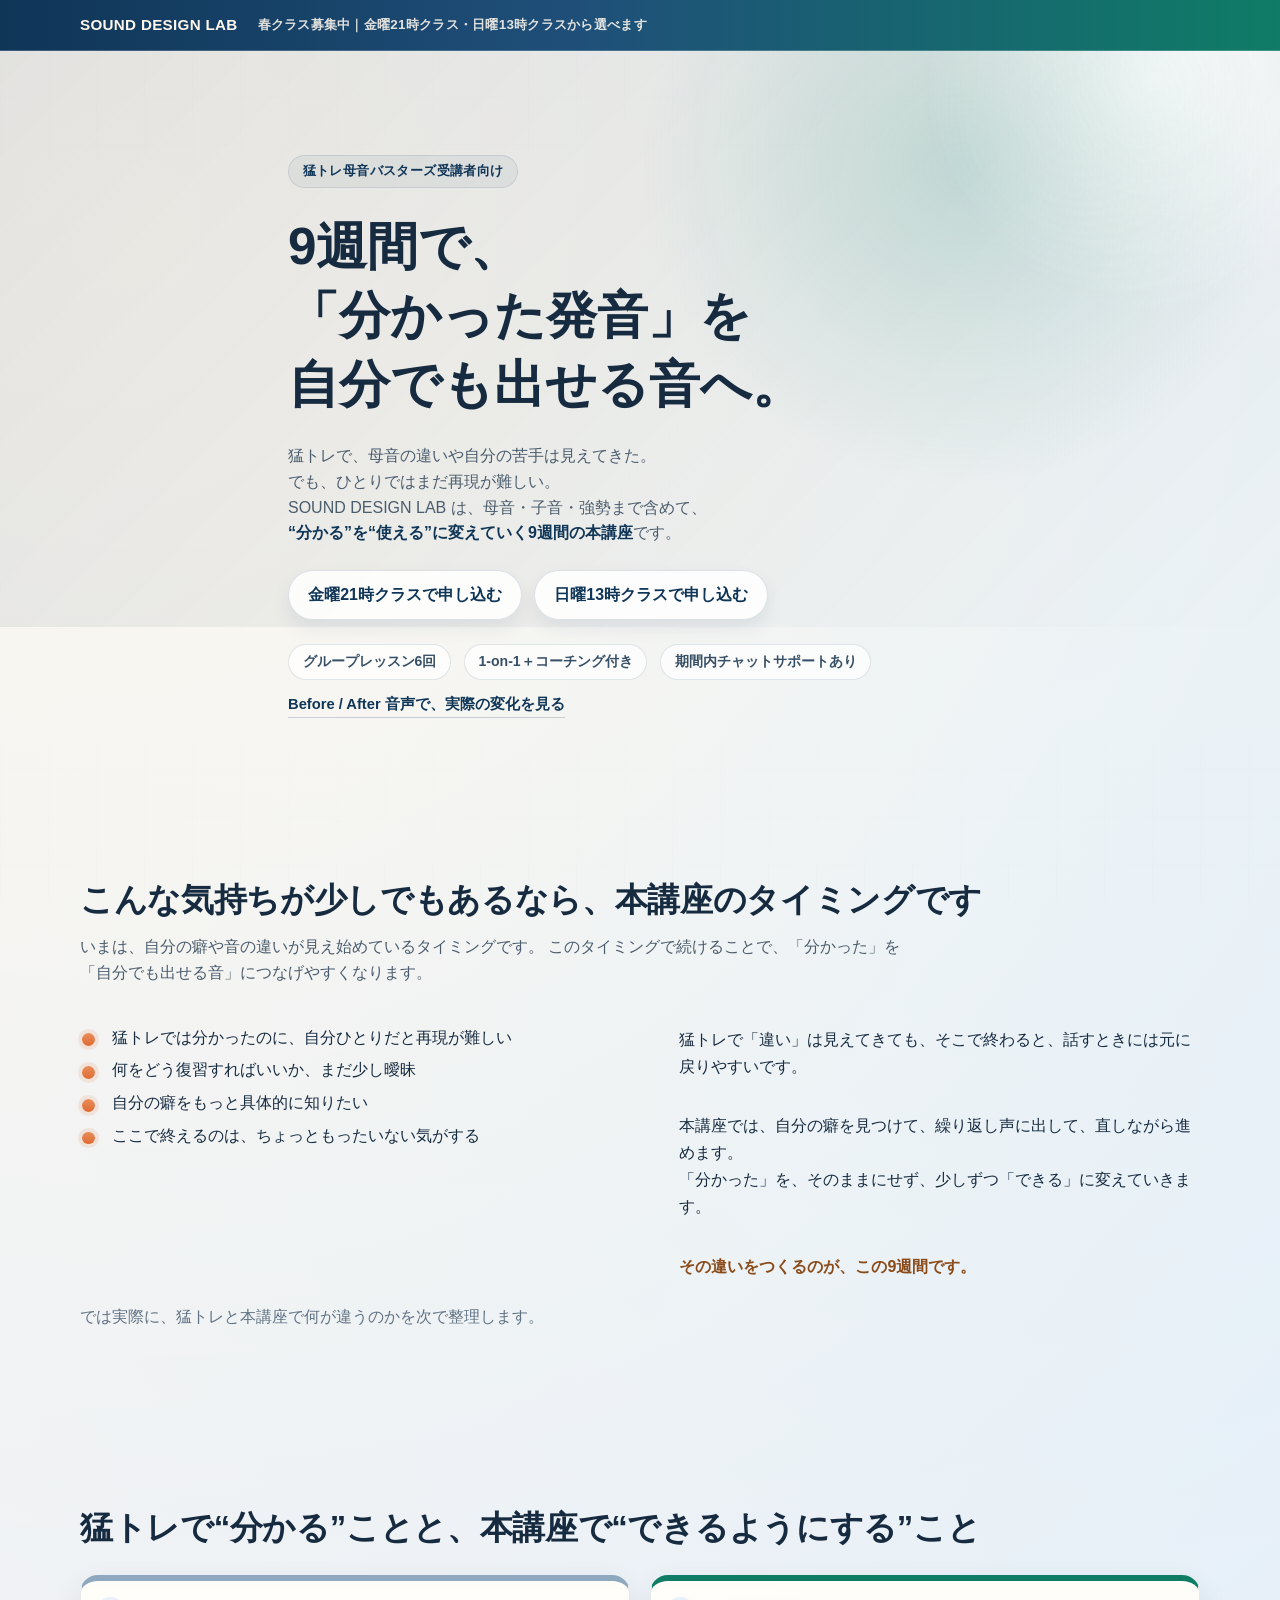
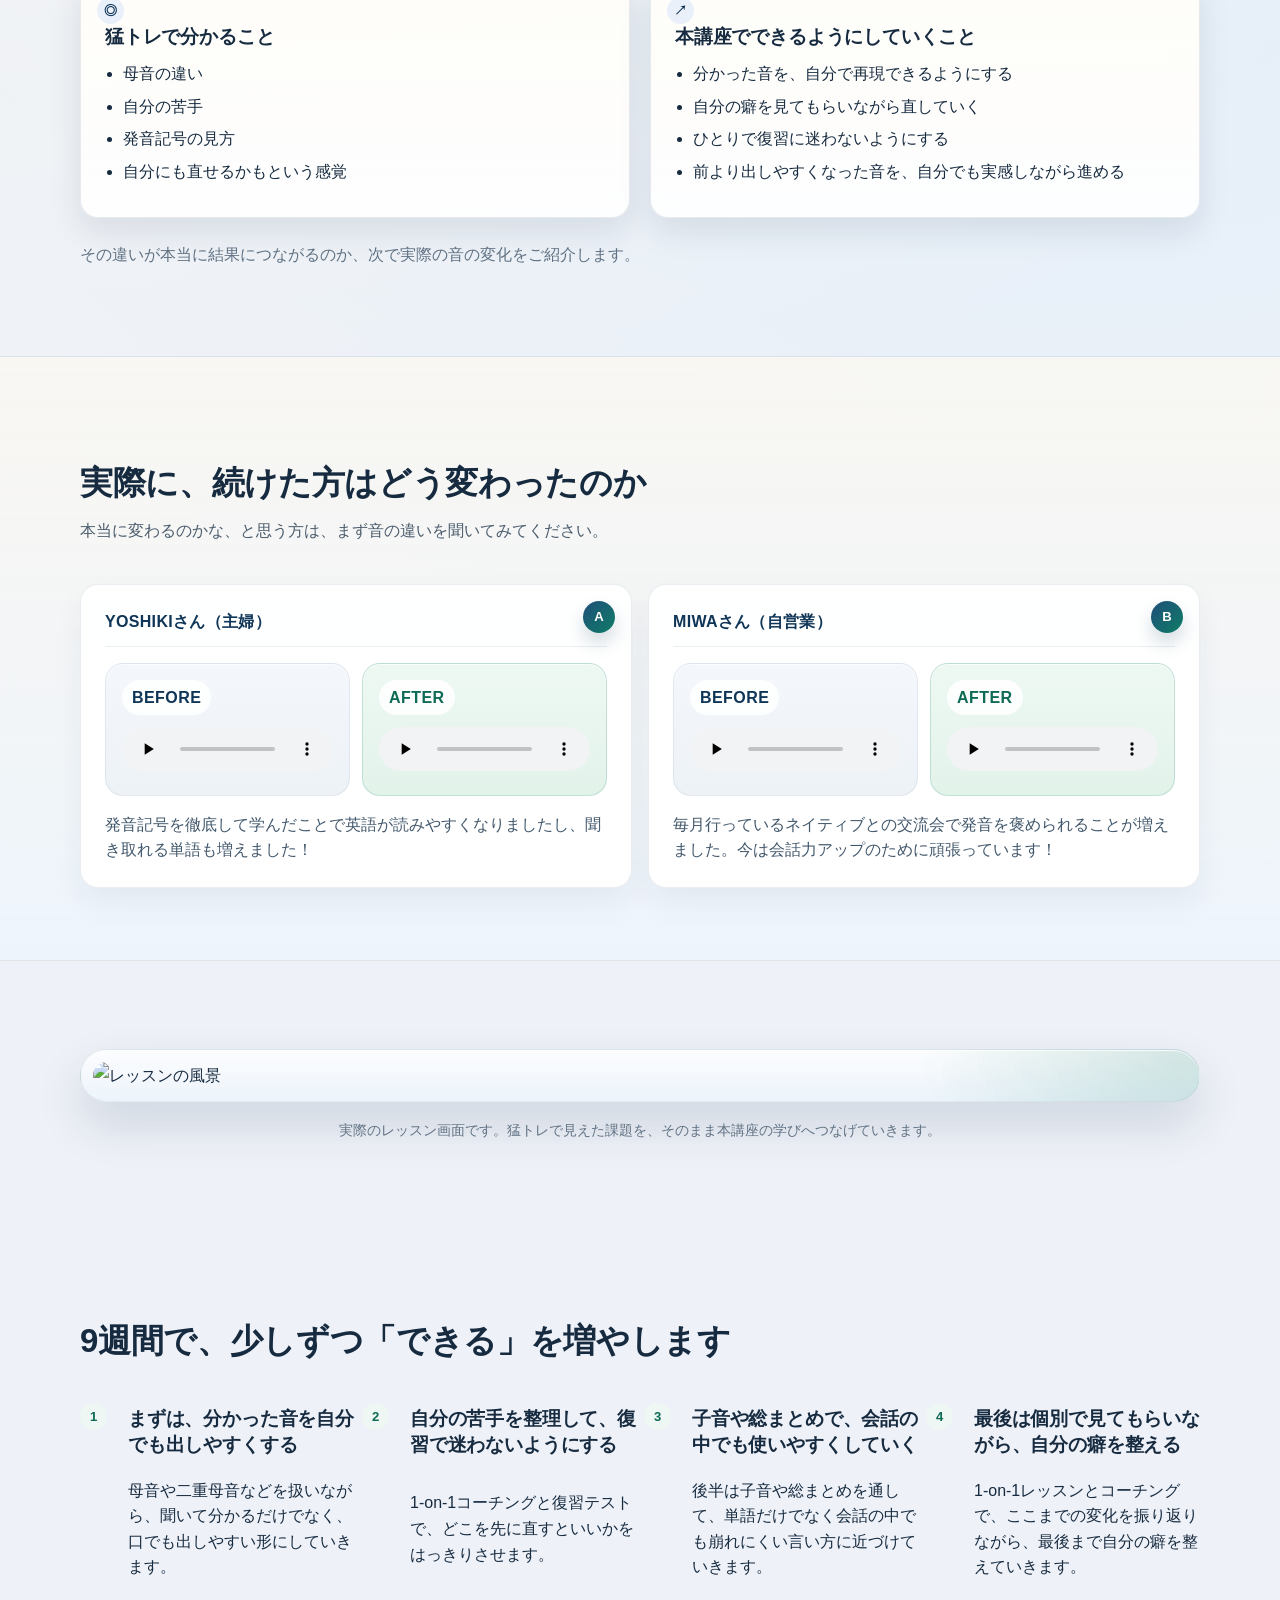
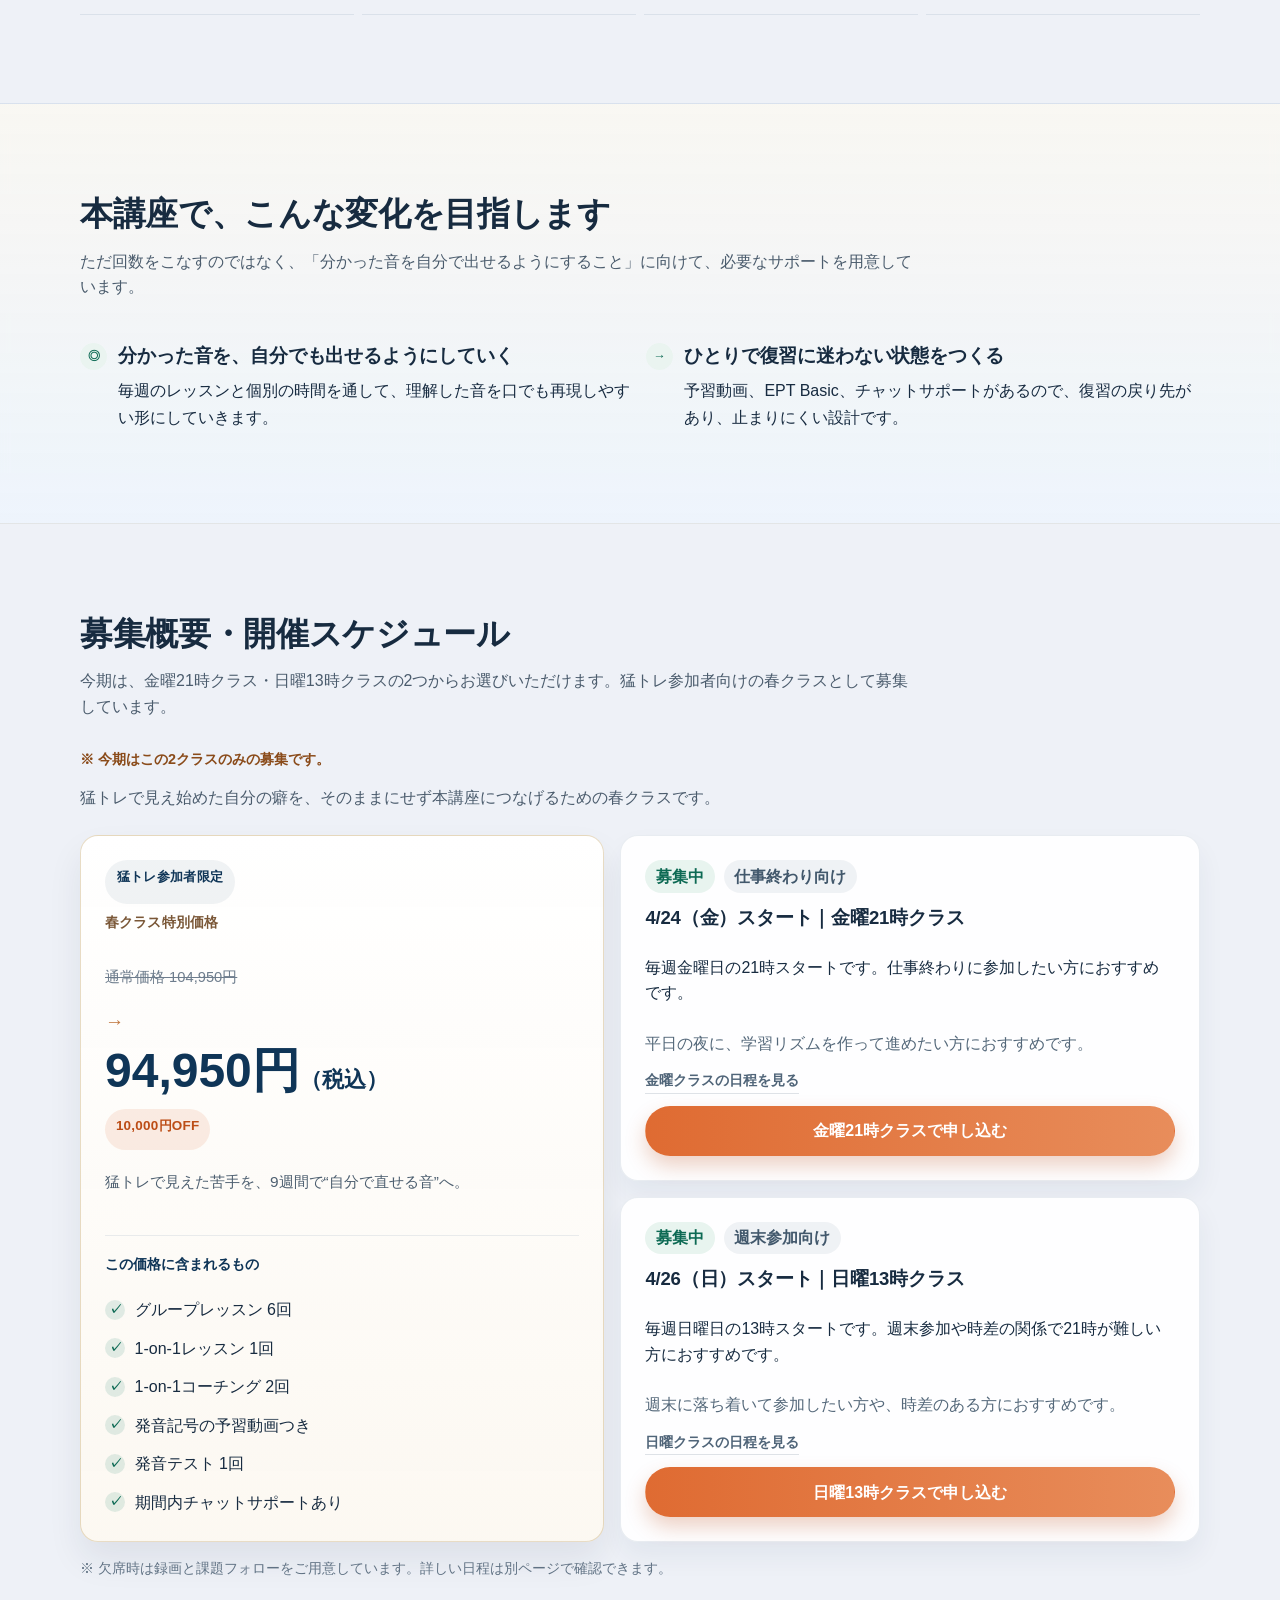
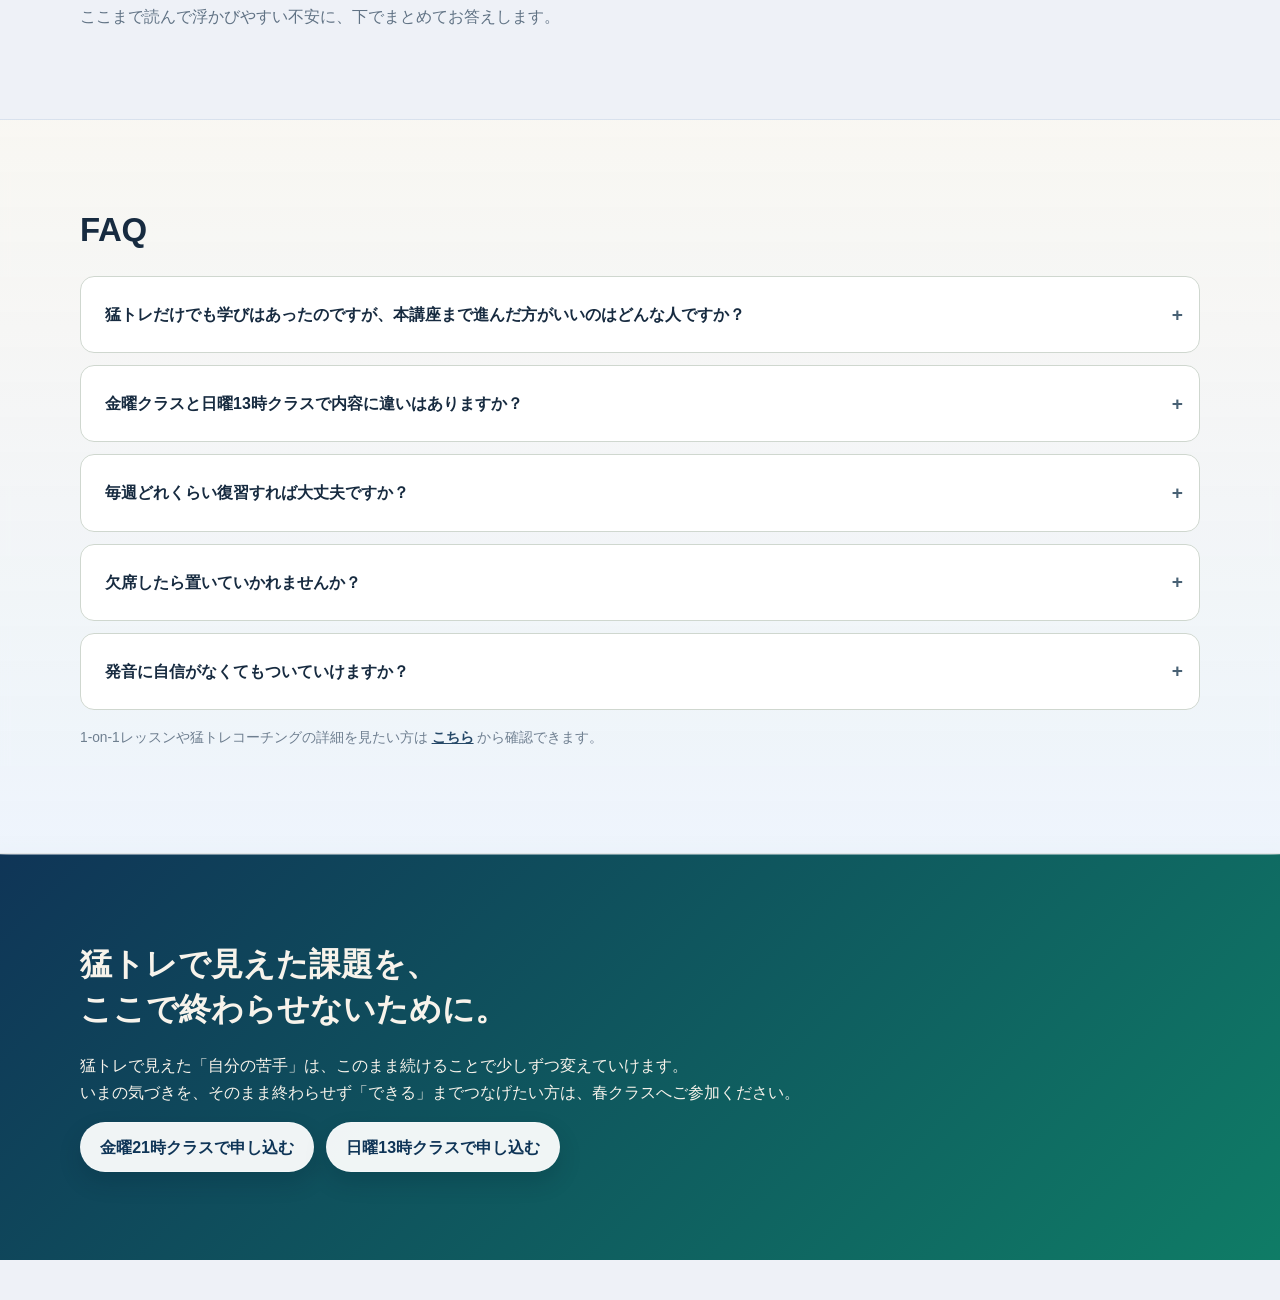
==== commit 10502b30: "Add files via upload" ====
--- a/index.html
+++ b/index.html
@@ -3,47 +3,61 @@
   <head>
     <meta charset="UTF-8" />
     <meta name="viewport" content="width=device-width, initial-scale=1.0" />
-    <title>猛トレ母音バスターズ参加者向け 本講座</title>
+    <title>猛トレの次に進む本講座のご案内</title>
     <meta
       name="description"
-      content="猛トレ母音バスターズを受けて、この先も続けた方がいいかもと感じた方向け。分かった音を自分でも出せる音に変えていく本講座の募集ページです。"
+      content="猛トレ母音バスターズの次に進む本講座のご案内です。猛トレで分かったことを、9週間で自分でも出せる音へつなげていきます。"
     />
     <link rel="stylesheet" href="styles.css" />
   </head>
   <body>
     <div class="notice-bar">
       <div class="container notice-inner">
-        <p class="notice-title">猛トレ母音バスターズを受けた方へ</p>
+        <p class="notice-title">SOUND DESIGN LAB</p>
         <p class="notice-meta">春クラス募集中｜金曜21時クラス・日曜13時クラスから選べます</p>
       </div>
     </div>
 
     <header class="hero section-space">
-      <div class="container hero-grid">
-        <div class="hero-copy reveal">
-          <p class="hero-kicker">
-            猛トレを受けて、<br />
-            この先も続けた方がいいかもと感じた方へ
-          </p>
+      <div class="container hero-shell">
+        <div class="hero-copy hero-copy-centered reveal">
+          <p class="hero-kicker">猛トレ母音バスターズ受講者向け</p>
           <h1>
-            猛トレで見えた課題を、ここで終わらせない。<br />
-            あの「分かった」を、9週間で「自分でも出せる音」に変える本講座です。
+            9週間で、<br />
+            「分かった発音」を<br />
+            自分でも出せる音へ。
           </h1>
           <p class="hero-sub">
-            猛トレで「違いは分かったけど、いざ自分で言うと戻るかも」と感じた方へ。<br />
-            この本講座では、どこで音が戻りやすいのかを見つけながら、分かった音を少しずつ「自分でも出せる音」にしていきます。
+            猛トレで、母音の違いや自分の苦手は見えてきた。<br />
+            でも、ひとりではまだ再現が難しい。<br />
+            SOUND DESIGN LAB は、母音・子音・強勢まで含めて、<br />
+            <strong>“分かる”を“使える”に変えていく9週間の本講座</strong>です。
           </p>
           <div class="hero-cta">
-            <a class="btn btn-primary" href="schedule.html">募集日程を見る</a>
-            <a class="btn btn-ghost" href="#flow">本講座の内容を見る</a>
-          </div>
-        </div>
-        <figure class="hero-visual reveal">
-          <div class="hero-visual-frame">
-            <img src="assets/lesson.png" alt="レッスンの風景" />
-          </div>
-          <figcaption class="hero-visual-caption">実際のレッスン画面を使用しています。</figcaption>
-        </figure>
+            <a
+              class="btn btn-choice"
+              href="https://mosh.jp/services/cd2b8b1f65c8422987461fc9837e1b64?openExternalBrowser=1"
+              target="_blank"
+              rel="noopener noreferrer"
+              >金曜21時クラスで申し込む</a
+            >
+            <a
+              class="btn btn-choice"
+              href="https://mosh.jp/services/cdbda261116343b49d4cce0a77700ecc?openExternalBrowser=1"
+              target="_blank"
+              rel="noopener noreferrer"
+              >日曜13時クラスで申し込む</a
+            >
+          </div>
+          <div class="hero-meta">
+            <div class="hero-signals" aria-label="受講内容の要点">
+              <span class="hero-signal">グループレッスン6回</span>
+              <span class="hero-signal">1-on-1＋コーチング付き</span>
+              <span class="hero-signal">期間内チャットサポートあり</span>
+            </div>
+            <a class="hero-proof-link" href="#proof">Before / After 音声で、実際の変化を見る</a>
+          </div>
+        </div>
       </div>
     </header>
 
@@ -52,6 +66,10 @@
         <div class="container reveal">
           <div class="section-head">
             <h2 class="section-title">こんな気持ちが少しでもあるなら、本講座のタイミングです</h2>
+            <p class="section-intro">
+              いまは、自分の癖や音の違いが見え始めているタイミングです。
+              このタイミングで続けることで、「分かった」を「自分でも出せる音」につなげやすくなります。
+            </p>
           </div>
           <div class="reason-grid">
             <ul class="point-list compact-list">
@@ -66,17 +84,14 @@
                 本講座では、自分の癖を見つけて、繰り返し声に出して、直しながら進めます。<br />
                 「分かった」を、そのままにせず、少しずつ「できる」に変えていきます。
               </p>
-              <p class="impact-copy">
-                「分かった」で終わるか。<br />
-                「できる」まで進むか。<br />
-                その違いをつくるのが、この9週間です。
-              </p>
+              <p class="reason-note">その違いをつくるのが、この9週間です。</p>
             </div>
           </div>
-        </div>
-      </section>
-
-      <section class="section-space section-tone" id="difference">
+          <p class="section-bridge">では実際に、猛トレと本講座で何が違うのかを次で整理します。</p>
+        </div>
+      </section>
+
+      <section class="section-space" id="difference">
         <div class="container reveal">
           <div class="section-head">
             <h2 class="section-title">猛トレで“分かる”ことと、本講座で“できるようにする”こと</h2>
@@ -101,69 +116,76 @@
               </ul>
             </article>
           </div>
-        </div>
-      </section>
-
-      <section class="section-space" id="proof">
+          <p class="section-bridge">その違いが本当に結果につながるのか、次で実際の音の変化をご紹介します。</p>
+        </div>
+      </section>
+
+      <section class="section-space section-tone" id="proof">
         <div class="container reveal">
           <div class="section-head">
             <h2 class="section-title">実際に、続けた方はどう変わったのか</h2>
-            <p class="section-intro">
-              猛トレのあとに本講座へ進んだ方からは、<br />
-              「分かったつもりだった音が、自分でも前より出しやすくなった」<br />
-              という声をよくいただきます。
-            </p>
+            <p class="section-intro">本当に変わるのかな、と思う方は、まず音の違いを聞いてみてください。</p>
           </div>
           <div class="evidence-text-grid">
             <article class="quote-card audio-case" data-icon="A">
-              <p class="case-label">受講者A｜英語学習者</p>
-              <h3>before / after 音声</h3>
+              <div class="case-header">
+                <p class="case-label">YOSHIKIさん（主婦）</p>
+              </div>
               <div class="audio-pair">
-                <div class="audio-block">
+                <div class="audio-block audio-block-before">
                   <p class="audio-title">Before</p>
                   <audio controls preload="none">
                     <source src="assets/y_before.mp3" type="audio/mpeg" />
                   </audio>
                 </div>
-                <div class="audio-block">
+                <div class="audio-block audio-block-after">
                   <p class="audio-title">After</p>
                   <audio controls preload="none">
                     <source src="assets/y_after.mp3" type="audio/mpeg" />
                   </audio>
                 </div>
               </div>
-              <p class="audio-note">母音の輪郭がはっきりし、単語でも文でも音の迷いが減った例です。</p>
+              <p class="audio-note">発音記号を徹底して学んだことで英語が読みやすくなりましたし、聞き取れる単語も増えました！</p>
             </article>
             <article class="quote-card audio-case" data-icon="B">
-              <p class="case-label">受講者B｜初回体験後に継続</p>
-              <h3>before / after 音声</h3>
+              <div class="case-header">
+                <p class="case-label">MIWAさん（自営業）</p>
+              </div>
               <div class="audio-pair">
-                <div class="audio-block">
+                <div class="audio-block audio-block-before">
                   <p class="audio-title">Before</p>
                   <audio controls preload="none">
                     <source src="assets/m_before.m4a" type="audio/mp4" />
                   </audio>
                 </div>
-                <div class="audio-block">
+                <div class="audio-block audio-block-after">
                   <p class="audio-title">After</p>
                   <audio controls preload="none">
                     <source src="assets/m_after.m4a" type="audio/mp4" />
                   </audio>
                 </div>
               </div>
-              <p class="audio-note">口の形と母音の長さが安定し、聞き手に伝わる明瞭さが上がった例です。</p>
-            </article>
-          </div>
-        </div>
-      </section>
-
-      <section class="section-space section-tone" id="flow">
-        <div class="container reveal">
-          <div class="section-head">
-            <h2 class="section-title">
-              この9週間で、少しずつ<br />
-              「できる」が増えていきます
-            </h2>
+              <p class="audio-note">毎月行っているネイティブとの交流会で発音を褒められることが増えました。今は会話力アップのために頑張っています！</p>
+            </article>
+          </div>
+        </div>
+      </section>
+
+      <section class="section-space section-image-break" id="lesson-scene">
+        <div class="container reveal">
+          <figure class="lesson-scene">
+            <div class="lesson-scene-frame">
+              <img src="assets/lesson.png" alt="レッスンの風景" />
+            </div>
+            <figcaption>実際のレッスン画面です。猛トレで見えた課題を、そのまま本講座の学びへつなげていきます。</figcaption>
+          </figure>
+        </div>
+      </section>
+
+      <section class="section-space" id="flow">
+        <div class="container reveal">
+          <div class="section-head">
+            <h2 class="section-title">9週間で、少しずつ「できる」を増やします</h2>
           </div>
           <div class="flow-grid">
             <article class="future-card" data-icon="1">
@@ -183,13 +205,27 @@
               <p>1-on-1レッスンとコーチングで、ここまでの変化を振り返りながら、最後まで自分の癖を整えていきます。</p>
             </article>
           </div>
-          <ul class="support-pills">
-            <li>グループレッスン 6回</li>
-            <li>1-on-1レッスン</li>
-            <li>1-on-1コーチング</li>
-            <li>予習動画</li>
-            <li>復習テスト・最終確認</li>
-          </ul>
+        </div>
+      </section>
+
+      <section class="section-space section-tone" id="contents">
+        <div class="container reveal">
+          <div class="section-head">
+            <h2 class="section-title">本講座で、こんな変化を目指します</h2>
+            <p class="section-intro">
+              ただ回数をこなすのではなく、「分かった音を自分で出せるようにすること」に向けて、必要なサポートを用意しています。
+            </p>
+          </div>
+          <div class="benefit-grid">
+            <article class="benefit-card" data-icon="◎">
+              <h3>分かった音を、自分でも出せるようにしていく</h3>
+              <p>毎週のレッスンと個別の時間を通して、理解した音を口でも再現しやすい形にしていきます。</p>
+            </article>
+            <article class="benefit-card" data-icon="→">
+              <h3>ひとりで復習に迷わない状態をつくる</h3>
+              <p>予習動画、EPT Basic、チャットサポートがあるので、復習の戻り先があり、止まりにくい設計です。</p>
+            </article>
+          </div>
         </div>
       </section>
 
@@ -198,31 +234,49 @@
           <div class="section-head">
             <h2 class="section-title">募集概要・開催スケジュール</h2>
             <p class="section-intro">
-              シーズンによってクラス数や時間帯は変わります。現在は春クラスとして、金曜21時クラス・日曜13時クラスの2つを募集しています。講座内容は同じですので、ご都合のよいクラスをお選びください。
+              今期は、金曜21時クラス・日曜13時クラスの2つからお選びいただけます。猛トレ参加者向けの春クラスとして募集しています。
+            </p>
+            <p class="offer-urgency">※ 今期はこの2クラスのみの募集です。</p>
+            <p class="offer-context">
+              猛トレで見え始めた自分の癖を、そのままにせず本講座につなげるための春クラスです。
             </p>
           </div>
           <div class="offer-grid">
             <article class="offer-card">
-              <p class="offer-kicker">猛トレ参加者向け</p>
-              <p class="price-label">受講料</p>
-              <p class="price">88,200円（税込）</p>
-              <p class="price-note">
-                猛トレで見えてきた「自分の苦手」を、そのままにせず、<br />
-                9週間かけて少しずつ直していく講座です。
-              </p>
-              <ul>
-                <li>グループレッスン 6回</li>
-                <li>1-on-1レッスン</li>
-                <li>1-on-1コーチング</li>
-                <li>予習動画</li>
-                <li>復習テスト・最終確認</li>
-              </ul>
+              <div class="offer-header">
+                <p class="offer-kicker">猛トレ参加者限定</p>
+                <p class="price-label">春クラス特別価格</p>
+              </div>
+              <div class="price-stack">
+                <p class="price-before">通常価格 104,950円</p>
+                <div class="price-main">
+                  <p class="price-arrow">→</p>
+                  <p class="price">94,950円<span>（税込）</span></p>
+                </div>
+                <p class="price-off">10,000円OFF</p>
+              </div>
+              <p class="price-note">猛トレで見えた苦手を、9週間で“自分で直せる音”へ。</p>
+              <div class="offer-includes">
+                <p class="offer-includes-title">この価格に含まれるもの</p>
+                <ul class="offer-list">
+                  <li>グループレッスン 6回</li>
+                  <li>1-on-1レッスン 1回</li>
+                  <li>1-on-1コーチング 2回</li>
+                  <li>発音記号の予習動画つき</li>
+                  <li>発音テスト 1回</li>
+                  <li>期間内チャットサポートあり</li>
+                </ul>
+              </div>
             </article>
             <div class="schedule-grid">
               <article class="schedule-card">
-                <p class="schedule-badge">募集中</p>
+                <div class="schedule-topline">
+                  <p class="schedule-badge">募集中</p>
+                  <p class="schedule-tag">仕事終わり向け</p>
+                </div>
                 <h3>4/24（金）スタート｜金曜21時クラス</h3>
                 <p>毎週金曜日の21時スタートです。仕事終わりに参加したい方におすすめです。</p>
+                <p class="schedule-fit">平日の夜に、学習リズムを作って進めたい方におすすめです。</p>
                 <a class="text-link" href="schedule.html#friday">金曜クラスの日程を見る</a>
                 <a
                   class="btn btn-primary"
@@ -233,9 +287,13 @@
                 >
               </article>
               <article class="schedule-card">
-                <p class="schedule-badge">募集中</p>
+                <div class="schedule-topline">
+                  <p class="schedule-badge">募集中</p>
+                  <p class="schedule-tag">週末参加向け</p>
+                </div>
                 <h3>4/26（日）スタート｜日曜13時クラス</h3>
                 <p>毎週日曜日の13時スタートです。週末参加や時差の関係で21時が難しい方におすすめです。</p>
+                <p class="schedule-fit">週末に落ち着いて参加したい方や、時差のある方におすすめです。</p>
                 <a class="text-link" href="schedule.html#sunday">日曜クラスの日程を見る</a>
                 <a
                   class="btn btn-primary"
@@ -247,14 +305,8 @@
               </article>
             </div>
           </div>
-          <div class="page-link-panel">
-            <p>詳しい日程は2ページ目に分けています。参加しやすいクラスの日程を確認してください。</p>
-            <div class="page-link-actions">
-              <a class="btn btn-ghost" href="schedule.html#friday">金曜クラスの日程を見る</a>
-              <a class="btn btn-ghost" href="schedule.html#sunday">日曜クラスの日程を見る</a>
-            </div>
-          </div>
-          <p class="schedule-note">※ 欠席時は録画と課題フォローをご用意しています。詳しい各週の日程は別ページで確認できます。</p>
+          <p class="schedule-note">※ 欠席時は録画と課題フォローをご用意しています。詳しい日程は別ページで確認できます。</p>
+          <p class="section-bridge">ここまで読んで浮かびやすい不安に、下でまとめてお答えします。</p>
         </div>
       </section>
 
@@ -298,6 +350,7 @@
               </div>
             </details>
           </div>
+          <p class="faq-subnote">1-on-1レッスンや猛トレコーチングの詳細を見たい方は <a href="coaching.html">こちら</a> から確認できます。</p>
         </div>
       </section>
 
@@ -305,19 +358,19 @@
         <div class="container reveal">
           <h2>猛トレで見えた課題を、<br />ここで終わらせないために。</h2>
           <p>
-            猛トレで見えた「自分の苦手」は、続けることで少しずつ変えていけます。<br />
-            この9週間は、「分かった」で終わらせず、「できる」まで進めていく時間です。
+            猛トレで見えた「自分の苦手」は、このまま続けることで少しずつ変えていけます。<br />
+            いまの気づきを、そのまま終わらせず「できる」までつなげたい方は、春クラスへご参加ください。
           </p>
           <div class="hero-cta">
             <a
-              class="btn btn-primary"
+              class="btn btn-choice"
               href="https://mosh.jp/services/cd2b8b1f65c8422987461fc9837e1b64?openExternalBrowser=1"
               target="_blank"
               rel="noopener noreferrer"
               >金曜21時クラスで申し込む</a
             >
             <a
-              class="btn btn-ghost"
+              class="btn btn-choice"
               href="https://mosh.jp/services/cdbda261116343b49d4cce0a77700ecc?openExternalBrowser=1"
               target="_blank"
               rel="noopener noreferrer"
@@ -328,26 +381,6 @@
       </section>
     </main>
 
-    <div class="floating-cta">
-      <p>猛トレ参加者向け｜春クラス募集中</p>
-      <div class="floating-actions">
-        <a
-          class="btn btn-primary"
-          href="https://mosh.jp/services/cd2b8b1f65c8422987461fc9837e1b64?openExternalBrowser=1"
-          target="_blank"
-          rel="noopener noreferrer"
-          >金曜21時</a
-        >
-        <a
-          class="btn btn-ghost"
-          href="https://mosh.jp/services/cdbda261116343b49d4cce0a77700ecc?openExternalBrowser=1"
-          target="_blank"
-          rel="noopener noreferrer"
-          >日曜13時</a
-        >
-      </div>
-    </div>
-
     <script src="script.js"></script>
   </body>
 </html>
--- a/styles.css
+++ b/styles.css
@@ -10,8 +10,8 @@
   --teal: #0f7c66;
   --navy: #0f3557;
   --gold: #c9ab75;
-  --radius: 20px;
-  --shadow: 0 18px 40px rgba(22, 43, 64, 0.12);
+  --radius: 18px;
+  --shadow: 0 14px 32px rgba(22, 43, 64, 0.1);
   --space-1: 0.25rem;
   --space-2: 0.5rem;
   --space-3: 0.75rem;
@@ -21,7 +21,7 @@
   --space-7: 2rem;
   --space-8: 2.5rem;
   --space-9: 3.25rem;
-  --floating-offset: 7.75rem;
+  --floating-offset: 2.5rem;
   --container-gutter: 1.5rem;
   --container-pad: 0.125rem;
   --panel-padding: 1.25rem;
@@ -83,7 +83,7 @@
 }
 
 .section-space {
-  padding: var(--space-9) 0;
+  padding: 4.25rem 0;
 }
 
 .section-tone {
@@ -93,15 +93,17 @@
 }
 
 .section-title {
-  font-size: clamp(1.7rem, 3.2vw, 2.4rem);
+  font-size: clamp(1.5rem, 2.7vw, 2.06rem);
+  font-weight: 800;
+  letter-spacing: -0.01em;
   line-height: 1.35;
   margin: 0 0 var(--space-7);
 }
 
 .section-head {
   display: grid;
-  gap: var(--space-2);
-  margin-bottom: var(--space-5);
+  gap: var(--space-3);
+  margin-bottom: var(--space-6);
 }
 
 .section-head .section-title {
@@ -141,13 +143,15 @@
 
 .notice-meta {
   margin: 0;
-  font-size: 0.92rem;
-  opacity: 0.95;
+  color: rgba(247, 243, 235, 0.9);
+  font-size: 0.84rem;
+  font-weight: 700;
+  letter-spacing: 0.02em;
 }
 
 .hero {
   position: relative;
-  padding-top: var(--space-8);
+  padding-top: var(--space-9);
 }
 
 .hero::before {
@@ -162,30 +166,32 @@
   pointer-events: none;
 }
 
-.hero-grid {
-  display: grid;
-  grid-template-columns: 1fr;
-  gap: var(--space-6);
-  align-items: center;
+.hero-shell {
   position: relative;
   z-index: 1;
 }
 
 .hero-copy {
   display: grid;
-  gap: var(--space-5);
+  gap: var(--space-6);
+}
+
+.hero-copy-centered {
+  max-width: 44rem;
+  margin: 0 auto;
 }
 
 .hero-kicker {
   display: inline-block;
   margin: 0;
-  background: #ffe8c8;
-  color: #8a4b1a;
-  border: 1px solid #f4c896;
+  background: rgba(15, 53, 87, 0.05);
+  color: var(--navy);
+  border: 1px solid rgba(15, 53, 87, 0.1);
   border-radius: 999px;
   padding: 0.28rem 0.85rem;
-  font-size: 0.85rem;
-  font-weight: 700;
+  font-size: 0.82rem;
+  font-weight: 800;
+  letter-spacing: 0.03em;
   justify-self: start;
 }
 
@@ -198,6 +204,12 @@
 .hero-sub {
   margin: 0;
   color: var(--muted);
+  max-width: 38rem;
+}
+
+.hero-sub strong {
+  color: var(--navy);
+  font-weight: 800;
 }
 
 .hero-metrics {
@@ -327,6 +339,31 @@
   font-size: 0.88rem;
 }
 
+.lesson-scene {
+  margin: 0;
+  display: grid;
+  gap: var(--space-4);
+}
+
+.lesson-scene-frame {
+  padding: var(--space-3);
+  border-radius: 28px;
+  background:
+    radial-gradient(circle at right top, rgba(15, 124, 102, 0.18), transparent 25%),
+    linear-gradient(180deg, rgba(255, 255, 255, 0.82), rgba(236, 244, 252, 0.88));
+  border: 1px solid rgba(121, 145, 170, 0.16);
+  box-shadow:
+    0 22px 48px rgba(15, 53, 87, 0.14),
+    inset 0 1px 0 rgba(255, 255, 255, 0.78);
+}
+
+.lesson-scene figcaption {
+  margin: 0;
+  text-align: center;
+  color: #607284;
+  font-size: 0.9rem;
+}
+
 .btn {
   display: inline-flex;
   align-items: center;
@@ -355,9 +392,46 @@
   box-shadow: 0 14px 28px rgba(188, 77, 22, 0.3);
 }
 
+.btn-secondary {
+  background: rgba(15, 53, 87, 0.08);
+  border-color: rgba(15, 53, 87, 0.18);
+  color: var(--navy);
+}
+
+.btn-secondary:hover {
+  box-shadow: 0 10px 24px rgba(15, 53, 87, 0.08);
+}
+
 .btn-ghost {
   border-color: #a6b5bf;
   background: rgba(255, 255, 255, 0.65);
+}
+
+.btn-choice {
+  background: rgba(255, 255, 255, 0.86);
+  border-color: rgba(15, 53, 87, 0.14);
+  color: var(--navy);
+  box-shadow: 0 8px 18px rgba(15, 53, 87, 0.08);
+}
+
+.btn-choice:hover {
+  box-shadow: 0 10px 22px rgba(15, 53, 87, 0.11);
+}
+
+.btn-link {
+  min-height: auto;
+  padding: 0;
+  border: 0;
+  border-radius: 0;
+  background: transparent;
+  box-shadow: none;
+  color: var(--navy);
+  justify-content: flex-start;
+}
+
+.btn-link:hover {
+  transform: none;
+  text-decoration: underline;
 }
 
 .text-link {
@@ -376,17 +450,66 @@
   display: flex;
   flex-wrap: wrap;
   gap: var(--space-3);
+  align-items: center;
+}
+
+.hero-meta {
+  display: grid;
+  gap: var(--space-3);
+}
+
+.hero-signals {
+  display: flex;
+  flex-wrap: wrap;
+  gap: 0.7rem;
+}
+
+.hero-signal {
+  display: inline-flex;
+  align-items: center;
+  min-height: 2.2rem;
+  padding: 0.45rem 0.85rem;
+  border: 1px solid rgba(15, 53, 87, 0.12);
+  border-radius: 999px;
+  background: rgba(255, 255, 255, 0.72);
+  color: #385066;
+  font-size: 0.88rem;
+  font-weight: 700;
+  line-height: 1.4;
+}
+
+.hero-proof-link {
+  width: fit-content;
+  color: var(--navy);
+  font-size: 0.92rem;
+  font-weight: 700;
+  text-decoration: none;
+  border-bottom: 1px solid rgba(15, 53, 87, 0.2);
+}
+
+.hero-proof-link:hover {
+  border-color: rgba(15, 53, 87, 0.45);
+}
+
+.section-bridge {
+  margin: var(--space-6) 0 0;
+  color: #607284;
+  font-size: 0.92rem;
+  line-height: 1.65;
 }
 
 h2 {
   margin: 0 0 var(--space-5);
   line-height: 1.4;
-  font-size: clamp(1.6rem, 2.8vw, 2.2rem);
+  font-size: clamp(1.45rem, 2.5vw, 2rem);
 }
 
 h3 {
   margin: 0 0 var(--space-3);
   line-height: 1.4;
+  font-size: 1.16rem;
+  font-weight: 800;
+  letter-spacing: -0.01em;
 }
 
 p {
@@ -423,12 +546,10 @@
   font-weight: 700;
 }
 
-.impact-copy {
-  margin-top: var(--space-7);
-  font-size: clamp(1.5rem, 3vw, 2rem);
-  line-height: 1.4;
-  font-weight: 800;
+.reason-note {
+  margin: 0;
   color: #8a4b1a;
+  font-weight: 700;
 }
 
 .compare-grid {
@@ -472,7 +593,7 @@
 .reason-grid {
   display: grid;
   grid-template-columns: 1fr;
-  gap: var(--space-5);
+  gap: var(--space-6);
 }
 
 .reason-copy {
@@ -487,23 +608,24 @@
 .flow-grid {
   display: grid;
   grid-template-columns: 1fr;
-  gap: var(--space-4);
-  margin-bottom: var(--space-5);
+  gap: var(--space-2);
 }
 
 .future-card {
   position: relative;
-  flex: 0 0 calc(100% - 1.25rem);
-  scroll-snap-align: start;
-  background: rgba(255, 255, 255, 0.88);
-  border: 1px solid rgba(121, 145, 170, 0.18);
-  border-radius: var(--radius);
-  padding: var(--panel-padding);
-  padding-top: calc(var(--panel-padding) + 1.15rem);
-  box-shadow: 0 16px 32px rgba(15, 53, 87, 0.06);
+  display: grid;
+  gap: var(--space-2);
+  padding: 1.15rem 0 1.15rem 3rem;
+  background: transparent;
+  border: 0;
+  border-bottom: 1px solid rgba(121, 145, 170, 0.16);
+  border-radius: 0;
+  box-shadow: none;
 }
 
 .future-card::before {
+  top: 1rem;
+  left: 0;
   background: #eef7f3;
   color: #0d6a54;
 }
@@ -567,6 +689,51 @@
   font-weight: 700;
 }
 
+.benefit-grid {
+  display: grid;
+  grid-template-columns: 1fr;
+  gap: var(--space-3);
+}
+
+.benefit-card {
+  position: relative;
+  display: grid;
+  gap: var(--space-2);
+  padding: 0.2rem 0 0.2rem 2.4rem;
+  background: transparent;
+  border: 0;
+  box-shadow: none;
+}
+
+.benefit-card::before {
+  content: attr(data-icon);
+  position: absolute;
+  top: 0.2rem;
+  left: 0;
+  width: 1.7rem;
+  height: 1.7rem;
+  min-width: 1.7rem;
+  padding-inline: 0;
+  display: grid;
+  place-items: center;
+  border-radius: 999px;
+  background: #eaf4f0;
+  color: #0d6a54;
+  font-size: 0.78rem;
+  font-weight: 800;
+  letter-spacing: 0;
+  box-shadow: none;
+}
+
+.benefit-card h3 {
+  margin: 0;
+  padding-right: 0;
+}
+
+.benefit-card p {
+  margin: 0;
+}
+
 .evidence-text-grid {
   display: grid;
   grid-template-columns: 1fr;
@@ -575,17 +742,23 @@
 
 .quote-card {
   position: relative;
-  background: rgba(255, 255, 255, 0.92);
+  background: rgba(255, 255, 255, 0.96);
   border: 1px solid rgba(121, 145, 170, 0.16);
   border-radius: var(--radius);
   padding: var(--panel-padding);
-  padding-top: calc(var(--panel-padding) + 1.15rem);
+  overflow: hidden;
   box-shadow: 0 14px 30px rgba(15, 53, 87, 0.06);
 }
 
 .quote-card::before {
-  background: #edf4fb;
-  color: #1f4f79;
+  top: 1rem;
+  right: 1rem;
+  left: auto;
+  width: 2rem;
+  height: 2rem;
+  background: linear-gradient(135deg, #1f4f79, #0f7c66);
+  color: #fff;
+  box-shadow: 0 10px 18px rgba(15, 53, 87, 0.18);
 }
 
 .audio-case {
@@ -593,11 +766,18 @@
   gap: var(--space-4);
 }
 
+.case-header {
+  padding-right: 3rem;
+  padding-bottom: var(--space-3);
+  border-bottom: 1px solid rgba(121, 145, 170, 0.14);
+}
+
 .case-label {
   margin: 0;
-  color: #607284;
-  font-size: 0.82rem;
-  font-weight: 700;
+  color: var(--navy);
+  font-size: 0.96rem;
+  font-weight: 800;
+  letter-spacing: 0.02em;
 }
 
 .audio-pair {
@@ -607,30 +787,48 @@
 
 .audio-block {
   padding: var(--space-4);
-  border-radius: 16px;
-  background: #f6f9fc;
+  border-radius: 18px;
   border: 1px solid rgba(121, 145, 170, 0.14);
+  box-shadow: inset 0 1px 0 rgba(255, 255, 255, 0.72);
+}
+
+.audio-block-before {
+  background: linear-gradient(180deg, #f4f7fb, #edf2f7);
+}
+
+.audio-block-after {
+  background: linear-gradient(180deg, #eef8f3, #e2f3ea);
+  border-color: rgba(15, 124, 102, 0.18);
 }
 
 .audio-title {
-  margin: 0 0 var(--space-2);
-  color: var(--navy);
-  font-size: 0.82rem;
-  font-weight: 800;
-  letter-spacing: 0.04em;
+  display: inline-flex;
+  align-items: center;
+  margin: 0 0 var(--space-3);
+  padding: 0.28rem 0.62rem;
+  border-radius: 999px;
+  background: rgba(255, 255, 255, 0.88);
+  color: var(--navy);
+  font-size: 0.8rem;
+  font-weight: 800;
+  letter-spacing: 0.03em;
   text-transform: uppercase;
+}
+
+.audio-block-after .audio-title {
+  color: #0d6a54;
 }
 
 .audio-block audio {
   width: 100%;
-  height: 42px;
+  height: 44px;
 }
 
 .audio-note {
   margin: 0;
-  color: #4f6274;
-  font-size: 0.92rem;
-  line-height: 1.6;
+  color: #42586c;
+  font-size: 0.94rem;
+  line-height: 1.7;
 }
 
 .evidence-intro {
@@ -652,46 +850,133 @@
 }
 
 .offer-card {
-  background: linear-gradient(135deg, rgba(255, 255, 255, 0.98) 0%, rgba(255, 247, 234, 0.96) 100%);
-  border: 1px solid #f1d8b7;
+  display: grid;
+  gap: var(--space-5);
+  background: linear-gradient(180deg, rgba(255, 255, 255, 0.98) 0%, rgba(252, 248, 241, 0.96) 100%);
+  border: 1px solid rgba(201, 171, 117, 0.42);
   box-shadow:
-    0 22px 44px rgba(188, 77, 22, 0.12),
-    inset 0 1px 0 rgba(255, 255, 255, 0.75);
+    0 18px 34px rgba(22, 43, 64, 0.08),
+    inset 0 1px 0 rgba(255, 255, 255, 0.8);
+}
+
+.offer-header {
+  display: grid;
+  gap: 0.45rem;
 }
 
 .offer-kicker {
   margin: 0;
-  color: #1f4f79;
-  font-weight: 700;
+  width: fit-content;
+  padding: 0.35rem 0.72rem;
+  border-radius: 999px;
+  background: rgba(15, 53, 87, 0.06);
+  color: var(--navy);
+  font-size: 0.82rem;
+  font-weight: 800;
+  letter-spacing: 0.03em;
 }
 
 .price-label {
   margin: 0;
+  color: #7a5737;
+  font-size: 0.88rem;
+  font-weight: 700;
+  letter-spacing: 0.01em;
+}
+
+.price-stack {
+  display: grid;
+  gap: 0.6rem;
+}
+
+.price-before {
+  margin: 0;
+  color: #6e7d8d;
+  font-size: 0.92rem;
+  text-decoration: line-through;
+}
+
+.price-main {
+  display: grid;
+  gap: 0.3rem;
+}
+
+.price-arrow {
+  margin: 0;
+  color: #c27a44;
+  font-size: 1.2rem;
+  font-weight: 800;
+}
+
+.price {
+  margin: 0;
+  color: var(--navy);
+  font-size: clamp(2rem, 5vw, 3rem);
+  font-weight: 800;
+  line-height: 1.02;
+}
+
+.price span {
+  font-size: 0.46em;
+  font-weight: 700;
+}
+
+.price-off {
+  margin: 0;
+  width: fit-content;
+  padding: 0.34rem 0.68rem;
+  border-radius: 999px;
+  background: rgba(223, 107, 50, 0.12);
+  color: var(--accent-deep);
+  font-size: 0.84rem;
+  font-weight: 800;
+  letter-spacing: 0.02em;
+}
+
+.price-note {
+  margin: 0;
+  color: #4d5f70;
+  font-size: 0.96rem;
+  line-height: 1.6;
+}
+
+.offer-includes {
+  display: grid;
+  gap: var(--space-3);
+  padding-top: var(--space-4);
+  border-top: 1px solid rgba(121, 145, 170, 0.16);
+}
+
+.offer-includes-title {
+  margin: 0;
+  color: var(--navy);
+  font-size: 0.9rem;
+  font-weight: 800;
+}
+
+.offer-urgency {
+  margin: 0;
   color: #8a4b1a;
-  font-size: 0.82rem;
-  font-weight: 800;
-  letter-spacing: 0.08em;
-  text-transform: uppercase;
-}
-
-.price {
-  margin: 0;
-  color: #8a4b1a;
-  font-size: clamp(2.2rem, 6vw, 3.3rem);
-  font-weight: 800;
-  line-height: 1.05;
-}
-
-.price-note {
-  margin: 0 0 var(--space-4);
-  color: #5f4b39;
-  font-size: 0.95rem;
-  line-height: 1.6;
-}
-
-.offer-card ul {
-  margin: 0;
-  padding-left: 1.2rem;
+  font-size: 0.9rem;
+  font-weight: 700;
+}
+
+.offer-context {
+  margin: 0;
+  color: var(--muted);
+}
+
+.offer-list {
+  list-style: none;
+  display: grid;
+  gap: 0.75rem;
+  margin: 0;
+  padding: 0;
+}
+
+.offer-list li {
+  position: relative;
+  padding-left: 1.85rem;
 }
 
 .offer-card li,
@@ -699,6 +984,22 @@
 .point-list li,
 .card li {
   line-height: 1.55;
+}
+
+.offer-list li::before {
+  content: "✓";
+  position: absolute;
+  left: 0;
+  top: 0.08rem;
+  width: 1.25rem;
+  height: 1.25rem;
+  display: grid;
+  place-items: center;
+  border-radius: 999px;
+  background: rgba(15, 124, 102, 0.12);
+  color: #0d6a54;
+  font-size: 0.82rem;
+  font-weight: 900;
 }
 
 .offer-sidecard {
@@ -740,7 +1041,14 @@
   padding: var(--panel-padding);
   display: grid;
   gap: var(--space-3);
-  box-shadow: 0 18px 32px rgba(15, 53, 87, 0.08);
+  box-shadow: 0 14px 28px rgba(15, 53, 87, 0.06);
+}
+
+.schedule-topline {
+  display: flex;
+  flex-wrap: wrap;
+  gap: 0.55rem;
+  align-items: center;
 }
 
 .schedule-badge {
@@ -750,8 +1058,33 @@
   border-radius: 999px;
   background: #e8f4ef;
   color: #0d6a54;
+  font-size: 0.82rem;
+  font-weight: 800;
+  letter-spacing: 0.02em;
+}
+
+.schedule-tag {
+  margin: 0;
+  width: fit-content;
+  padding: 0.22rem 0.65rem;
+  border-radius: 999px;
+  background: rgba(15, 53, 87, 0.06);
+  color: #42586c;
   font-size: 0.8rem;
-  font-weight: 800;
+  font-weight: 700;
+}
+
+.schedule-fit {
+  margin: -0.2rem 0 0;
+  color: #54687a;
+  font-size: 0.92rem;
+}
+
+.schedule-card .text-link {
+  color: #506579;
+  font-size: 0.9rem;
+  font-weight: 700;
+  border-bottom-color: rgba(80, 101, 121, 0.18);
 }
 
 .section-intro {
@@ -813,21 +1146,6 @@
   color: #607284;
 }
 
-.page-link-panel {
-  display: grid;
-  gap: var(--space-3);
-  margin-top: var(--space-5);
-  padding: var(--panel-padding);
-  border-radius: 18px;
-  border: 1px solid rgba(121, 145, 170, 0.16);
-  background: rgba(255, 255, 255, 0.72);
-}
-
-.page-link-panel p {
-  margin: 0;
-  color: var(--muted);
-}
-
 .page-link-actions {
   display: flex;
   flex-wrap: wrap;
@@ -943,6 +1261,42 @@
   margin-top: var(--space-5);
 }
 
+.coaching-grid {
+  display: grid;
+  gap: var(--space-4);
+}
+
+.coaching-card h2 {
+  margin-bottom: var(--space-3);
+}
+
+.coaching-card-accent {
+  background: linear-gradient(135deg, rgba(15, 53, 87, 0.96), rgba(15, 124, 102, 0.92));
+  color: #f7f3eb;
+  border-color: rgba(255, 255, 255, 0.1);
+}
+
+.coaching-card-accent .schedule-badge {
+  background: rgba(255, 255, 255, 0.14);
+  color: #f7f3eb;
+}
+
+.coaching-card-accent p {
+  color: rgba(247, 243, 235, 0.9);
+}
+
+.faq-subnote {
+  margin-top: var(--space-4);
+  color: #607284;
+  font-size: 0.86rem;
+  opacity: 0.9;
+}
+
+.faq-subnote a {
+  color: var(--navy);
+  font-weight: 700;
+}
+
 .closing {
   background: linear-gradient(135deg, #0f3557 0%, #0f7c66 100%);
   color: #f7f3eb;
@@ -954,6 +1308,12 @@
   background: transparent;
 }
 
+.closing .btn-choice {
+  background: rgba(255, 255, 255, 0.94);
+  border-color: rgba(255, 255, 255, 0.24);
+  box-shadow: 0 10px 22px rgba(8, 27, 46, 0.18);
+}
+
 .closing-sub {
   margin-top: var(--space-4);
 }
@@ -961,51 +1321,6 @@
 .closing-sub a {
   color: #ffe2ba;
   font-weight: 700;
-}
-
-.floating-cta {
-  position: fixed;
-  left: 1rem;
-  right: 1rem;
-  bottom: 1rem;
-  z-index: 30;
-  display: flex;
-  flex-direction: column;
-  align-items: stretch;
-  justify-content: space-between;
-  gap: var(--space-3);
-  padding: var(--space-3) var(--space-4);
-  border-radius: 18px;
-  background: rgba(8, 27, 46, 0.88);
-  color: #f7f3eb;
-  border: 1px solid rgba(255, 255, 255, 0.14);
-  box-shadow: 0 18px 40px rgba(8, 27, 46, 0.28);
-  backdrop-filter: blur(10px);
-}
-
-.floating-cta p {
-  margin: 0;
-  font-size: 0.82rem;
-  line-height: 1.45;
-  font-weight: 700;
-}
-
-.floating-actions {
-  display: grid;
-  grid-template-columns: repeat(2, minmax(0, 1fr));
-  gap: var(--space-2);
-}
-
-.floating-actions .btn {
-  width: 100%;
-  min-height: 44px;
-  padding-inline: 0.9rem;
-}
-
-.floating-cta .btn-ghost {
-  border-color: rgba(247, 243, 235, 0.42);
-  color: #f7f3eb;
-  background: rgba(255, 255, 255, 0.08);
 }
 
 .hero-sub,
@@ -1026,13 +1341,19 @@
 
 .reveal {
   opacity: 0;
-  transform: translateY(22px);
-  transition: opacity 0.65s ease, transform 0.65s ease;
+  transform: translateY(12px);
+  transition: opacity 0.42s ease, transform 0.42s ease;
 }
 
 .reveal.is-visible {
   opacity: 1;
   transform: translateY(0);
+}
+
+.hero .reveal,
+#proof .reveal {
+  transform: translateY(16px);
+  transition-duration: 0.52s;
 }
 
 @media (min-width: 768px) {
@@ -1047,16 +1368,11 @@
   }
 
   .section-space {
-    padding: 5rem 0;
+    padding: 5.5rem 0;
   }
 
   .hero {
-    padding-top: var(--space-9);
-  }
-
-  .hero-grid {
-    grid-template-columns: 1fr;
-    gap: var(--space-7);
+    padding-top: 5rem;
   }
 
   .compare-grid,
@@ -1064,6 +1380,10 @@
     grid-template-columns: repeat(2, minmax(0, 1fr));
   }
 
+  .benefit-grid {
+    grid-template-columns: repeat(2, minmax(0, 1fr));
+  }
+
   .reason-grid {
     grid-template-columns: 1.05fr 0.95fr;
     align-items: start;
@@ -1077,6 +1397,11 @@
     grid-template-columns: repeat(2, minmax(0, 1fr));
   }
 
+  .coaching-grid {
+    grid-template-columns: repeat(2, minmax(0, 1fr));
+    align-items: stretch;
+  }
+
   .schedule-detail-group {
     grid-template-columns: repeat(2, minmax(0, 1fr));
     align-items: start;
@@ -1090,35 +1415,12 @@
     grid-template-columns: repeat(2, minmax(0, 1fr));
   }
 
-  .hero-visual-frame img {
-    max-height: 720px;
-  }
-
   .metric-card {
     padding-left: calc(var(--panel-padding) + 2.55rem);
   }
 
-  .floating-cta {
-    left: auto;
-    right: 1.25rem;
-    bottom: 1.25rem;
-    flex-direction: row;
-    align-items: center;
-    justify-content: flex-start;
-  }
-
-  .floating-cta p {
-    font-size: 0.9rem;
-    max-width: 13rem;
-  }
-
-  .floating-actions {
-    display: flex;
-    flex-wrap: wrap;
-  }
-
-  .floating-actions .btn {
-    width: auto;
+  .hero-signals {
+    gap: 0.8rem;
   }
 
 }
@@ -1142,32 +1444,21 @@
     padding: 5.5rem 0;
   }
 
-  .hero-grid {
-    grid-template-columns: 1.05fr 0.95fr;
-    gap: var(--space-8);
-  }
-
-  .hero-visual {
-    order: 2;
-  }
-
-  .hero-copy {
-    order: 1;
-  }
-
-  .hero-visual-frame img {
-    max-height: none;
-  }
-
   .flow-grid {
     grid-template-columns: repeat(4, minmax(0, 1fr));
   }
 
+  .benefit-grid {
+    grid-template-columns: repeat(2, minmax(0, 1fr));
+  }
+
   .hero-sub,
   .future-card p,
+  .benefit-card p,
   .quote-card p,
   .schedule-card p,
-  .section-intro {
+  .section-intro,
+  .section-bridge {
     font-size: 1rem;
   }
 }
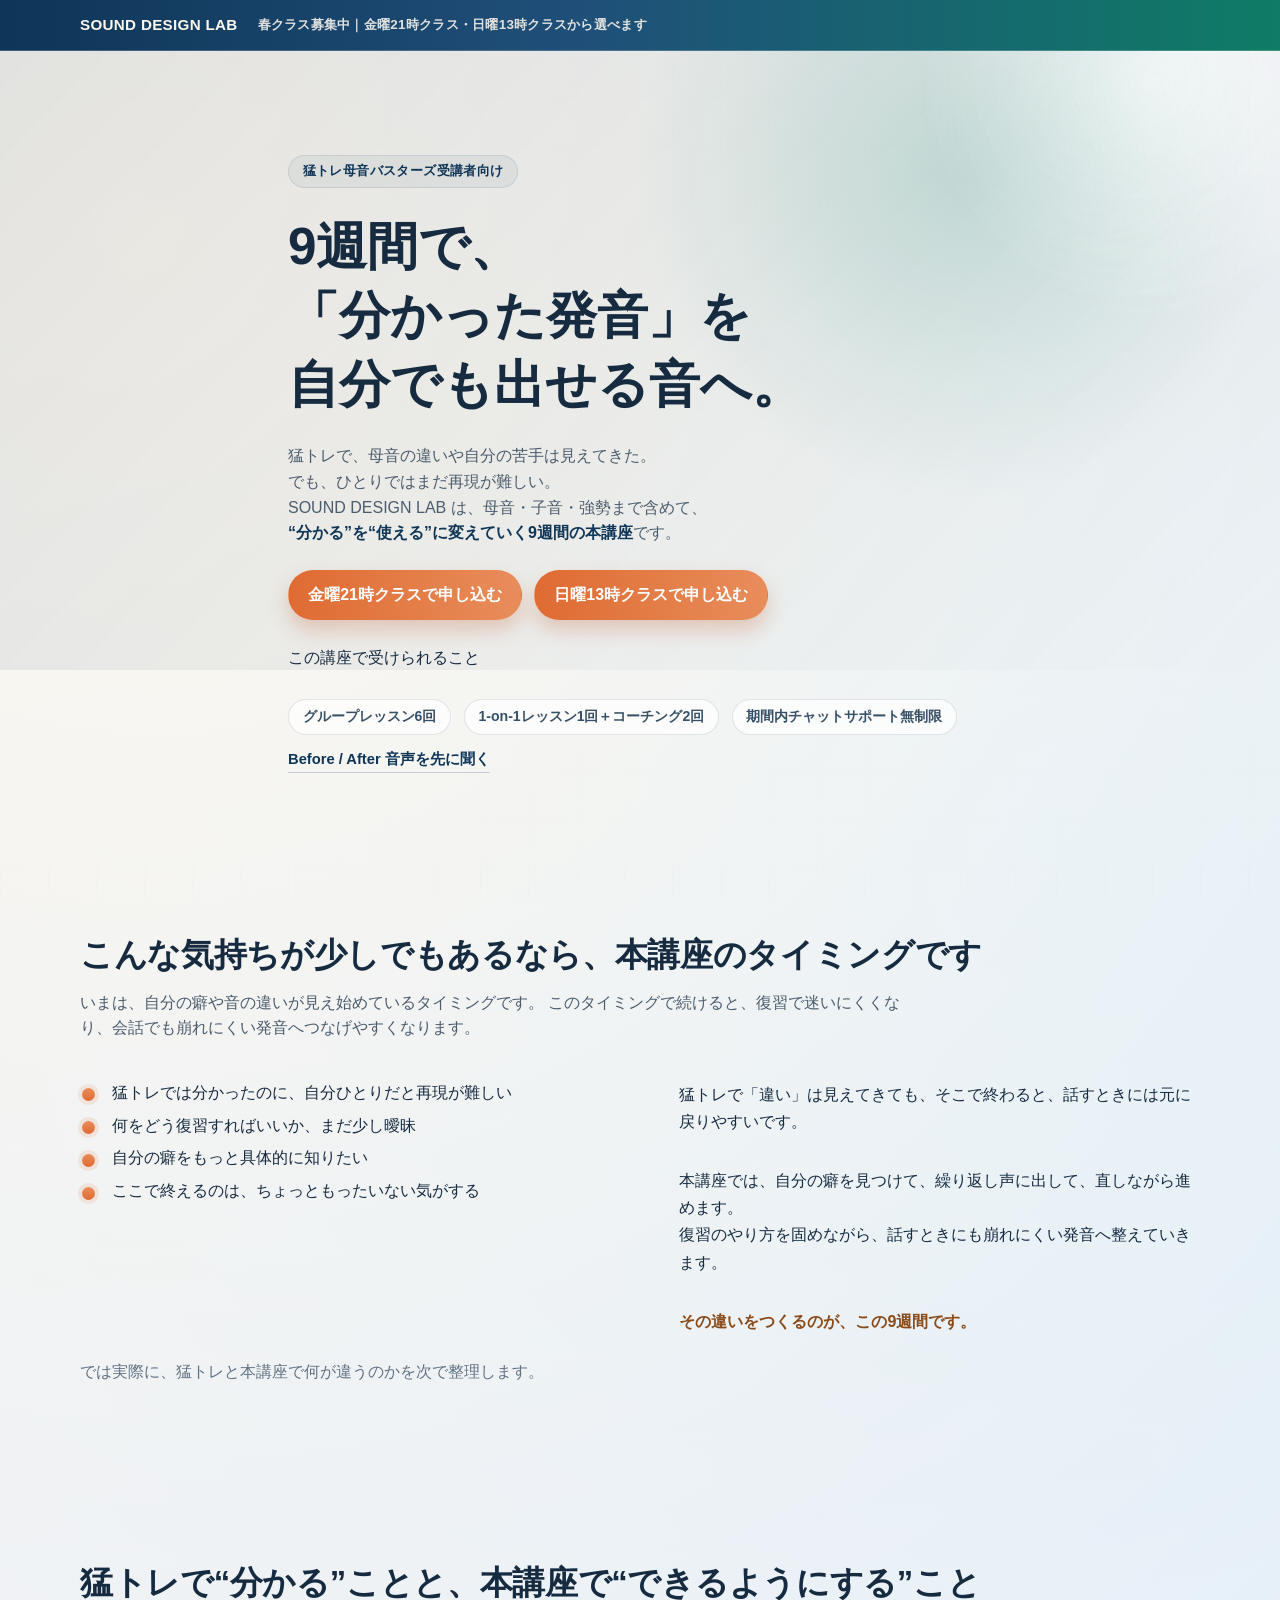
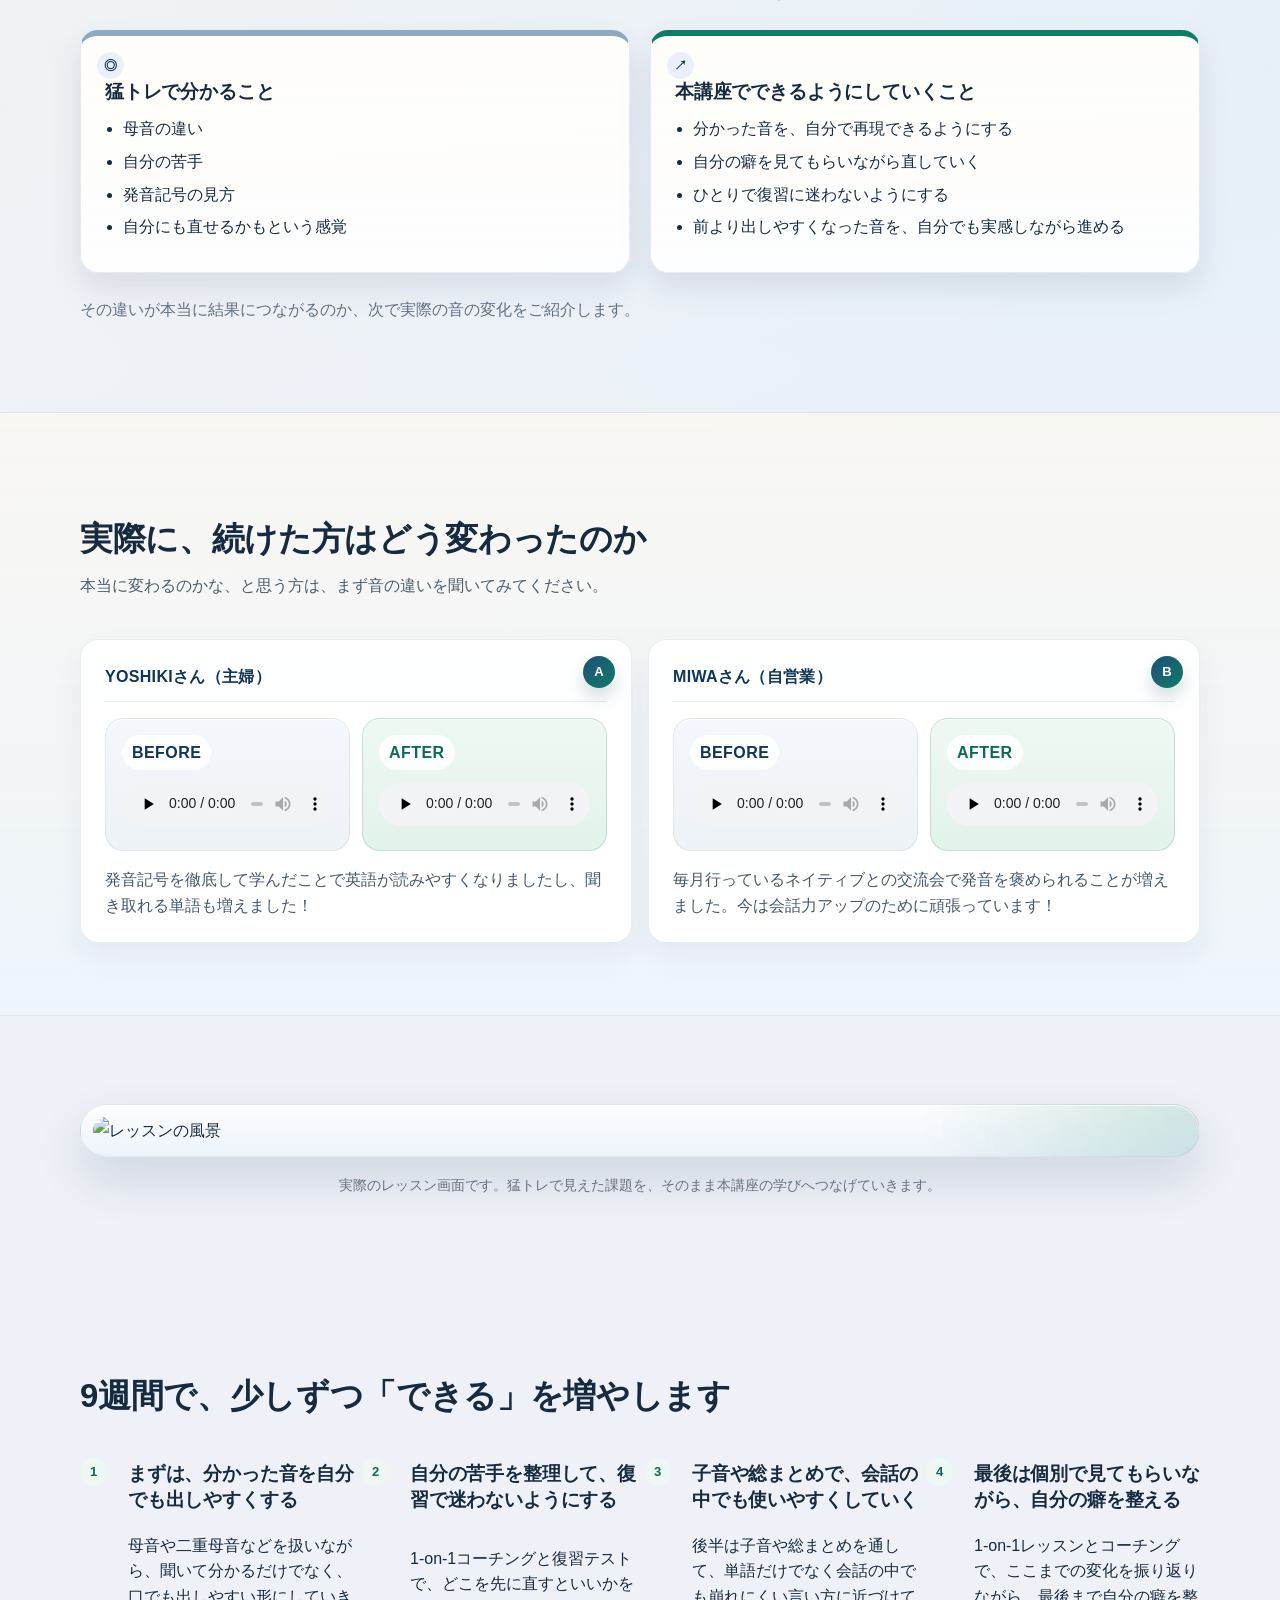
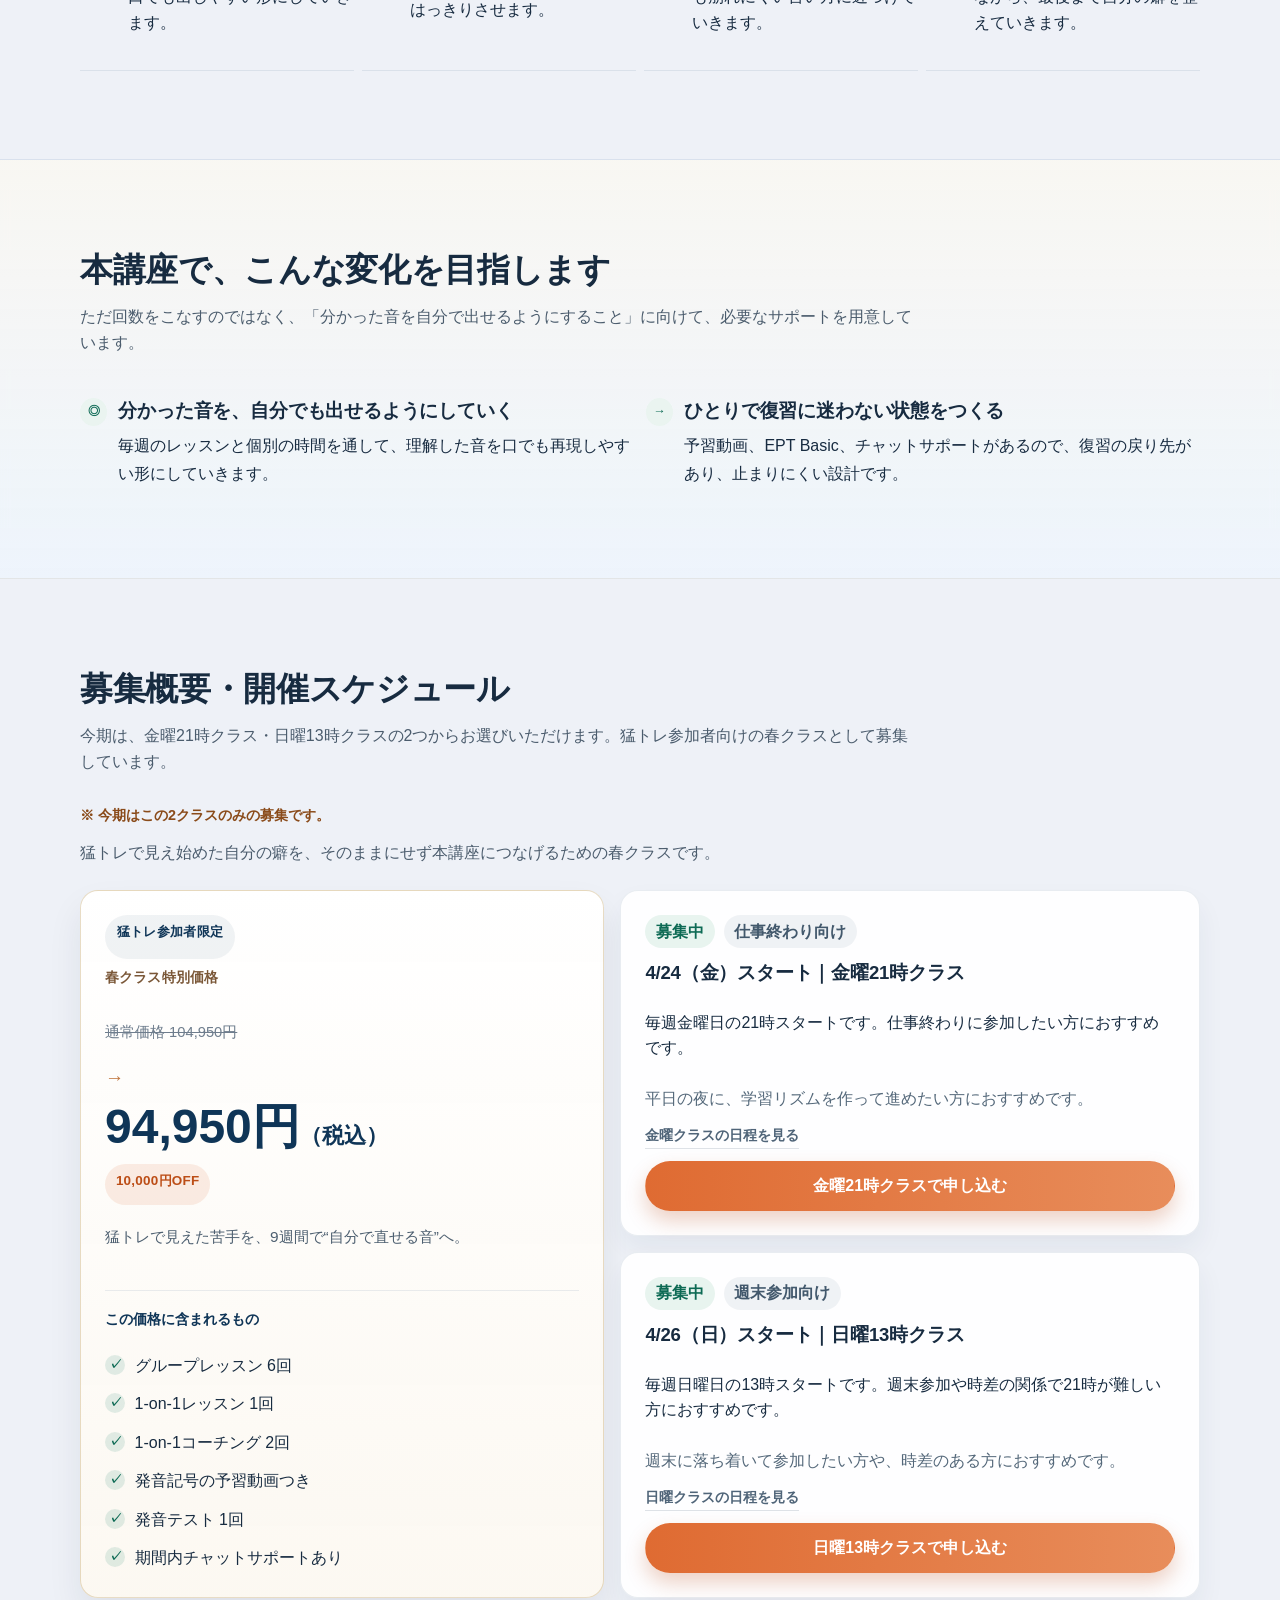
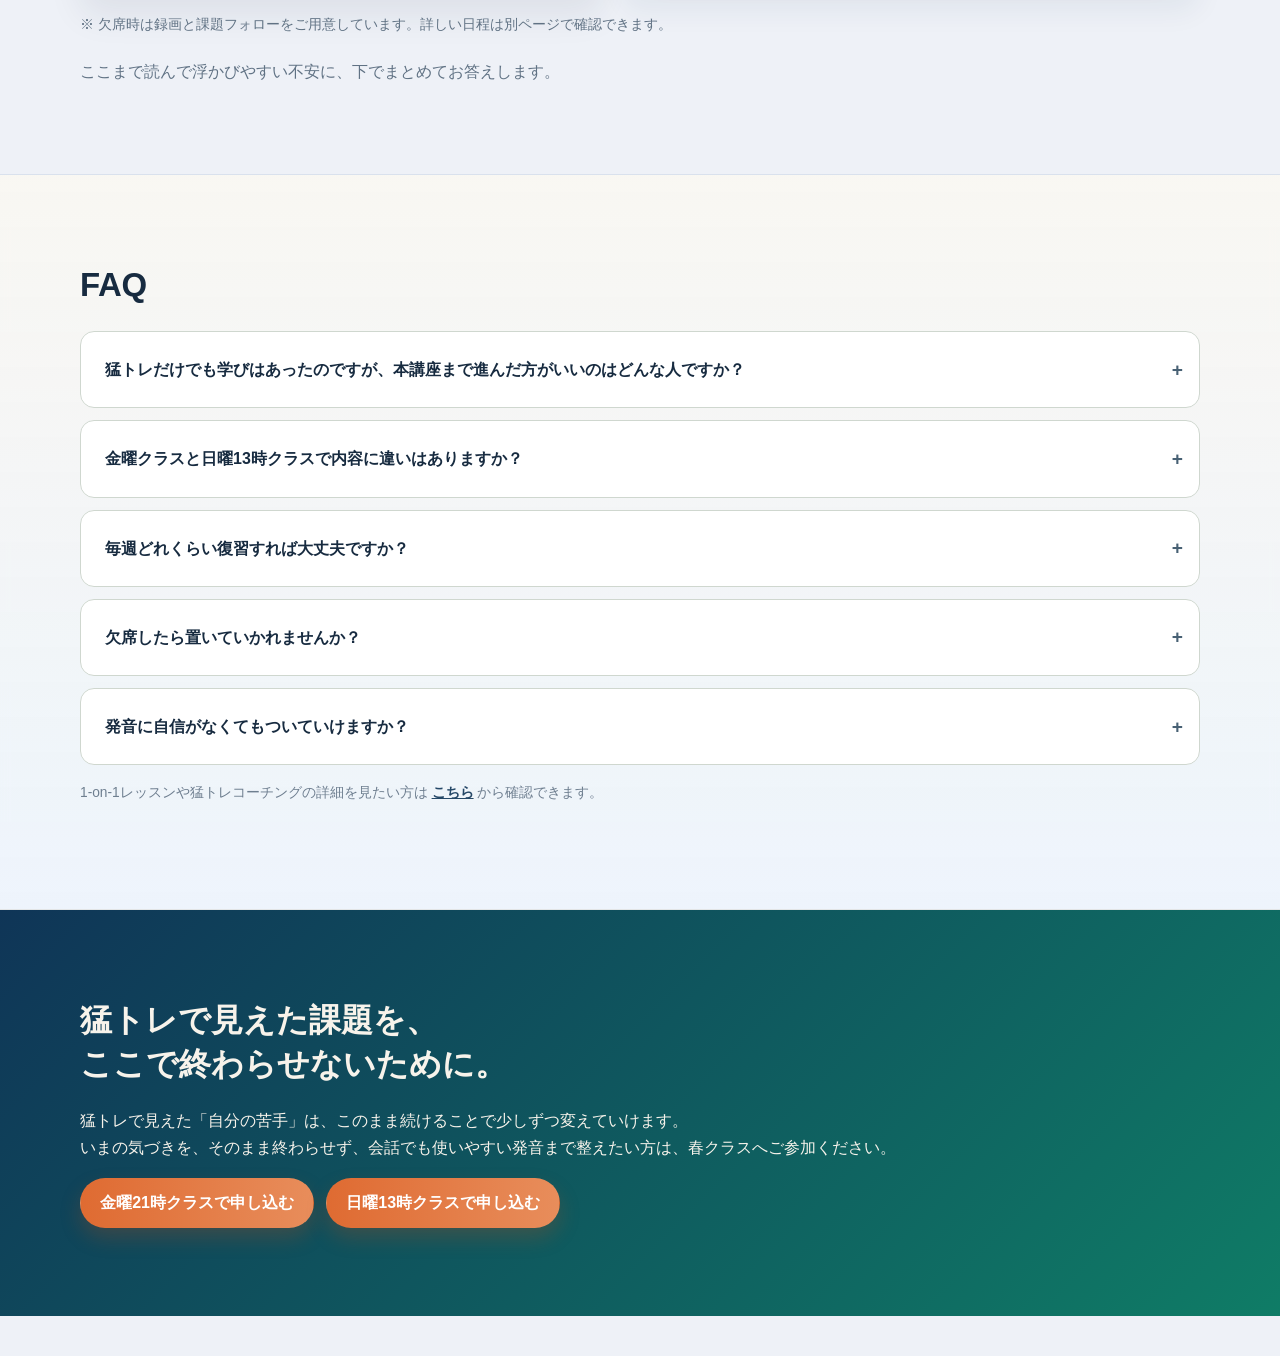
==== commit 21c303a2: "Add files via upload" ====
--- a/index.html
+++ b/index.html
@@ -35,14 +35,14 @@
           </p>
           <div class="hero-cta">
             <a
-              class="btn btn-choice"
+              class="btn btn-primary"
               href="https://mosh.jp/services/cd2b8b1f65c8422987461fc9837e1b64?openExternalBrowser=1"
               target="_blank"
               rel="noopener noreferrer"
               >金曜21時クラスで申し込む</a
             >
             <a
-              class="btn btn-choice"
+              class="btn btn-primary"
               href="https://mosh.jp/services/cdbda261116343b49d4cce0a77700ecc?openExternalBrowser=1"
               target="_blank"
               rel="noopener noreferrer"
@@ -50,12 +50,13 @@
             >
           </div>
           <div class="hero-meta">
+            <p class="hero-meta-label">この講座で受けられること</p>
             <div class="hero-signals" aria-label="受講内容の要点">
               <span class="hero-signal">グループレッスン6回</span>
-              <span class="hero-signal">1-on-1＋コーチング付き</span>
-              <span class="hero-signal">期間内チャットサポートあり</span>
+              <span class="hero-signal">1-on-1レッスン1回＋コーチング2回</span>
+              <span class="hero-signal">期間内チャットサポート無制限</span>
             </div>
-            <a class="hero-proof-link" href="#proof">Before / After 音声で、実際の変化を見る</a>
+            <a class="hero-proof-link" href="#proof">Before / After 音声を先に聞く</a>
           </div>
         </div>
       </div>
@@ -68,7 +69,7 @@
             <h2 class="section-title">こんな気持ちが少しでもあるなら、本講座のタイミングです</h2>
             <p class="section-intro">
               いまは、自分の癖や音の違いが見え始めているタイミングです。
-              このタイミングで続けることで、「分かった」を「自分でも出せる音」につなげやすくなります。
+              このタイミングで続けると、復習で迷いにくくなり、会話でも崩れにくい発音へつなげやすくなります。
             </p>
           </div>
           <div class="reason-grid">
@@ -82,7 +83,7 @@
               <p>猛トレで「違い」は見えてきても、そこで終わると、話すときには元に戻りやすいです。</p>
               <p>
                 本講座では、自分の癖を見つけて、繰り返し声に出して、直しながら進めます。<br />
-                「分かった」を、そのままにせず、少しずつ「できる」に変えていきます。
+                復習のやり方を固めながら、話すときにも崩れにくい発音へ整えていきます。
               </p>
               <p class="reason-note">その違いをつくるのが、この9週間です。</p>
             </div>
@@ -359,18 +360,18 @@
           <h2>猛トレで見えた課題を、<br />ここで終わらせないために。</h2>
           <p>
             猛トレで見えた「自分の苦手」は、このまま続けることで少しずつ変えていけます。<br />
-            いまの気づきを、そのまま終わらせず「できる」までつなげたい方は、春クラスへご参加ください。
+            いまの気づきを、そのまま終わらせず、会話でも使いやすい発音まで整えたい方は、春クラスへご参加ください。
           </p>
           <div class="hero-cta">
             <a
-              class="btn btn-choice"
+              class="btn btn-primary"
               href="https://mosh.jp/services/cd2b8b1f65c8422987461fc9837e1b64?openExternalBrowser=1"
               target="_blank"
               rel="noopener noreferrer"
               >金曜21時クラスで申し込む</a
             >
             <a
-              class="btn btn-choice"
+              class="btn btn-primary"
               href="https://mosh.jp/services/cdbda261116343b49d4cce0a77700ecc?openExternalBrowser=1"
               target="_blank"
               rel="noopener noreferrer"
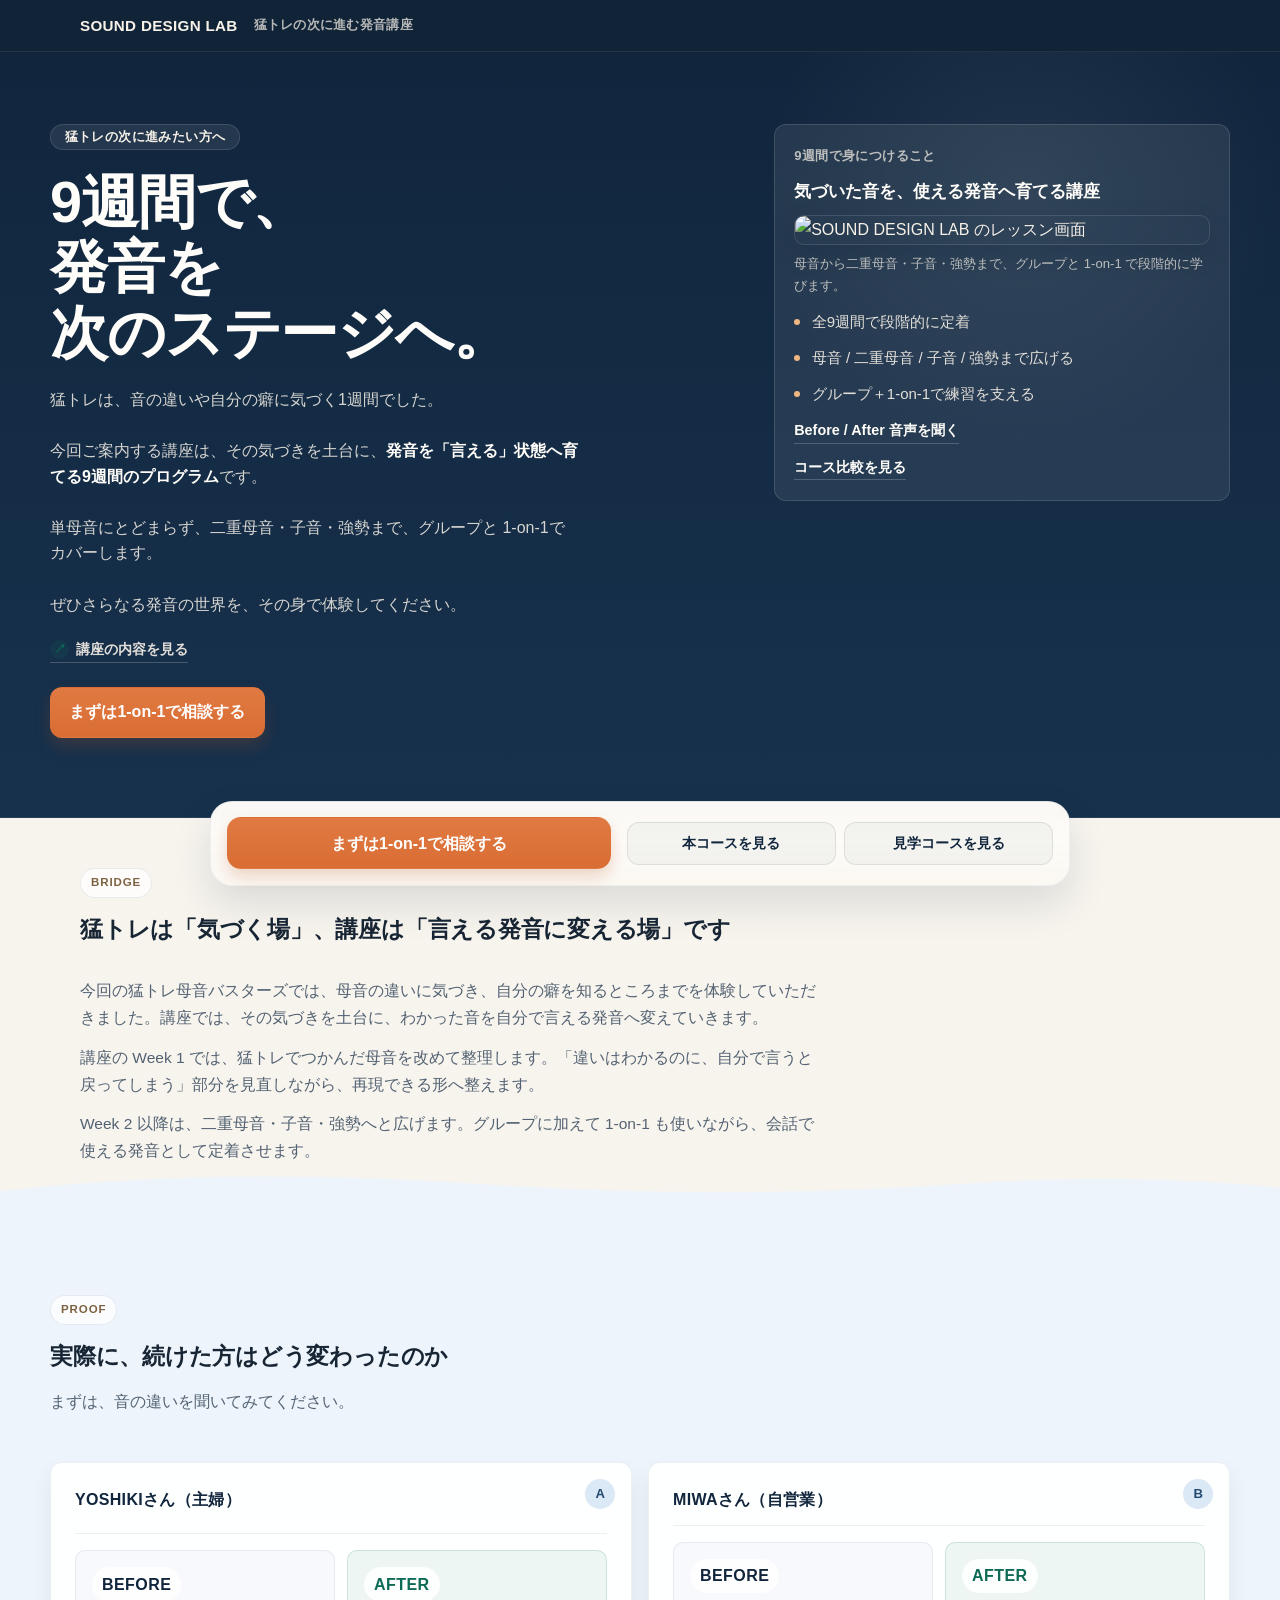
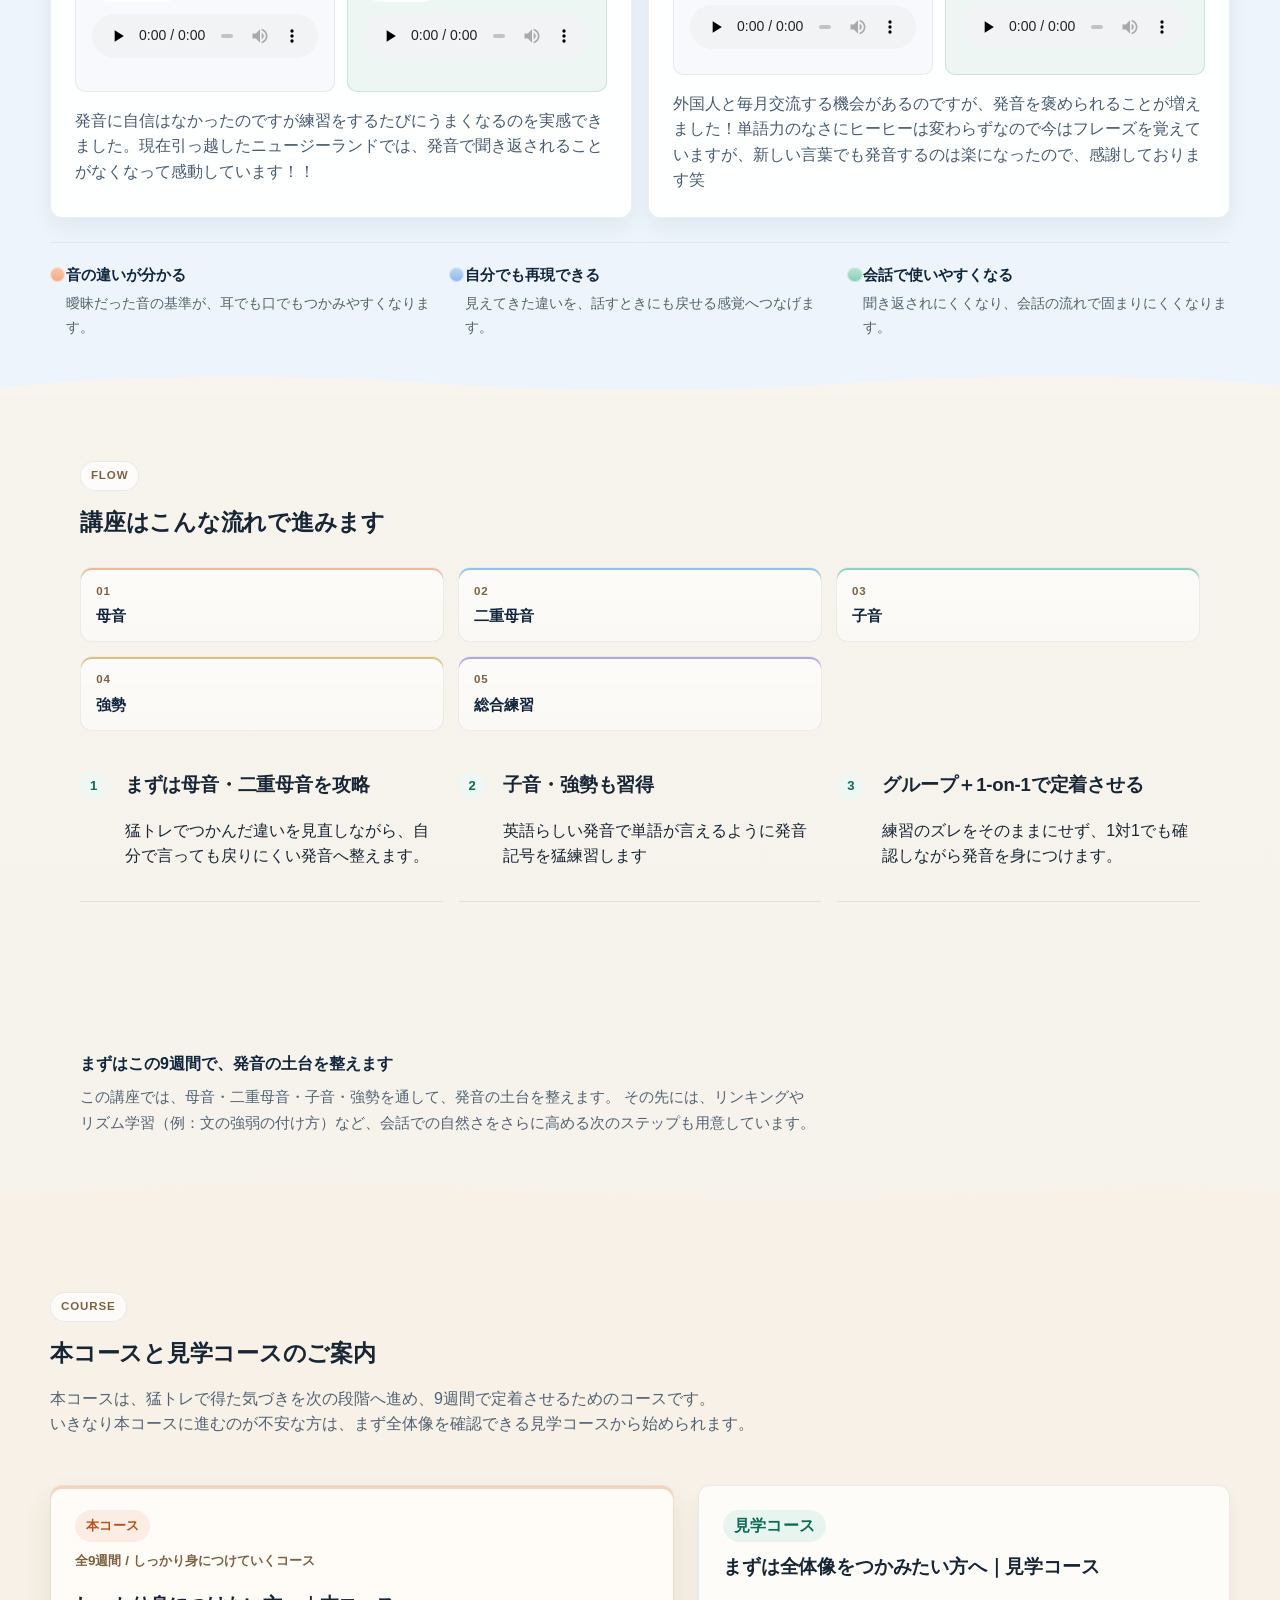
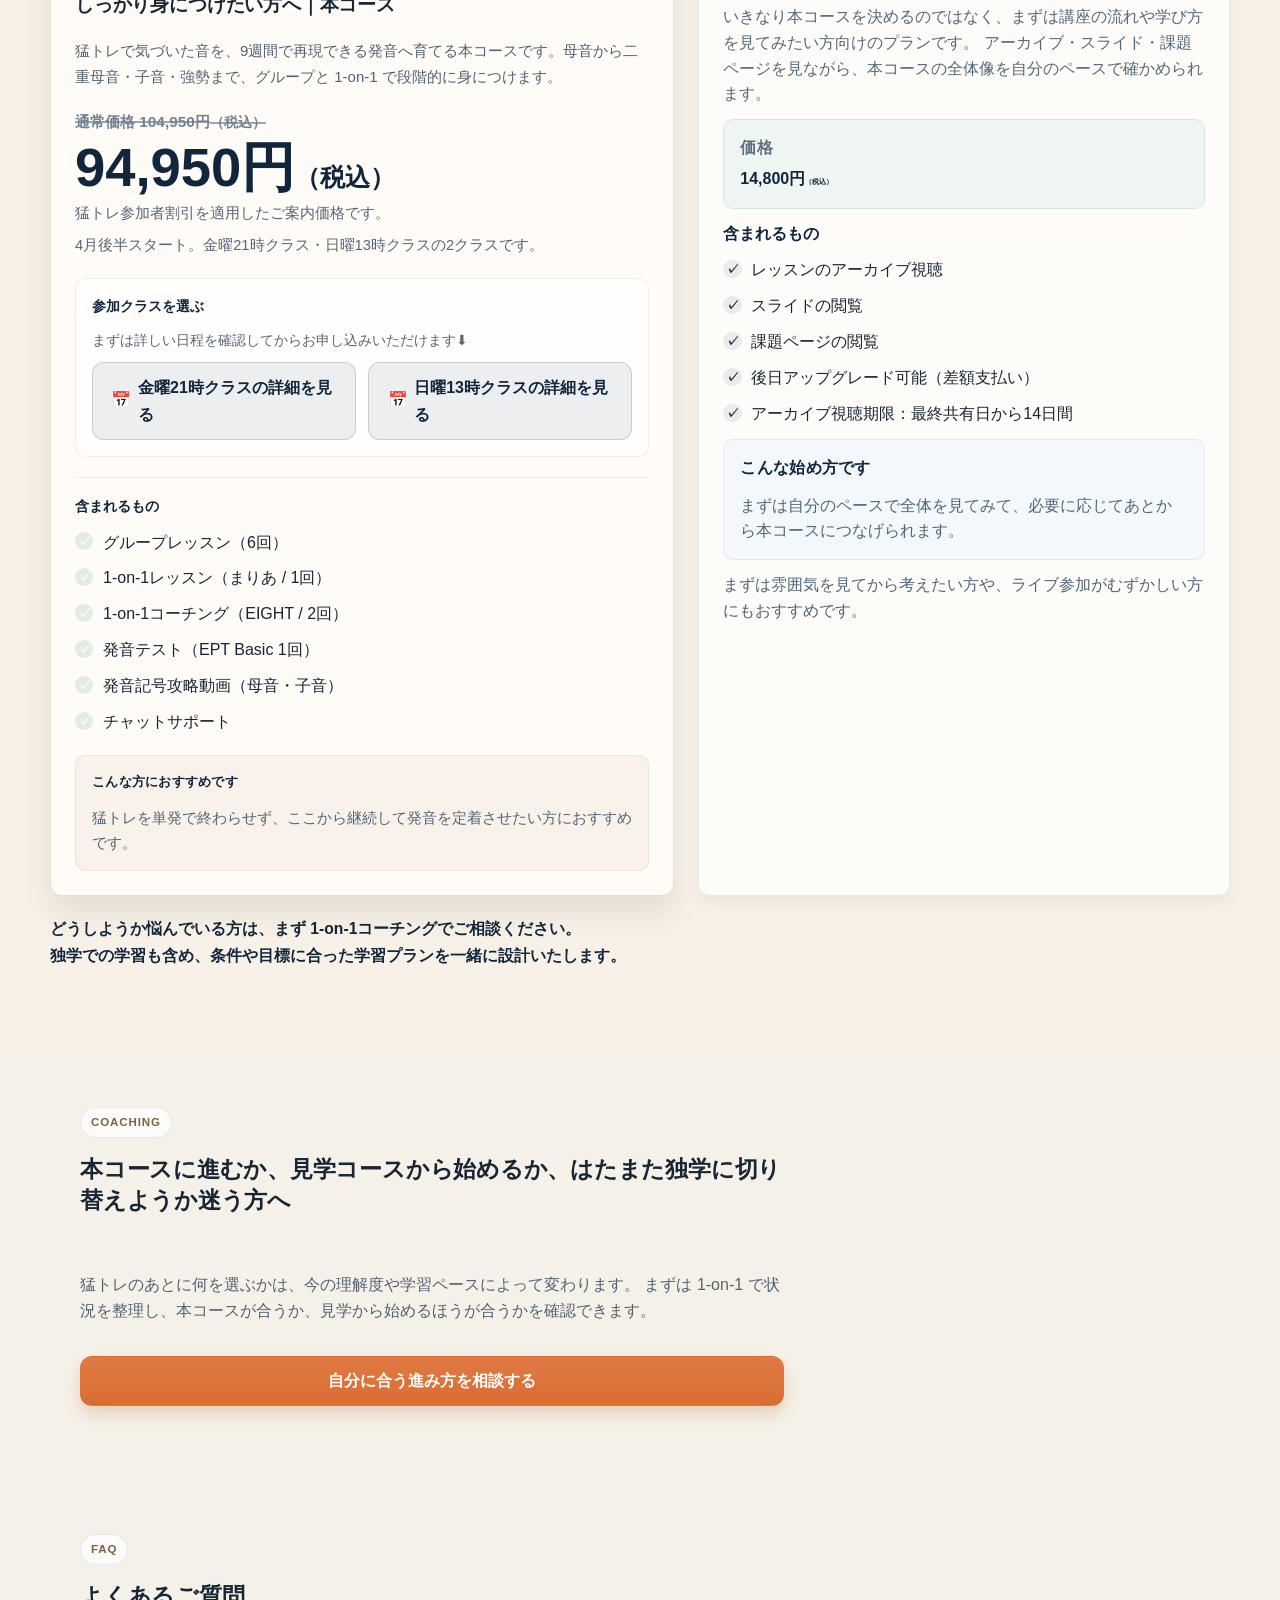
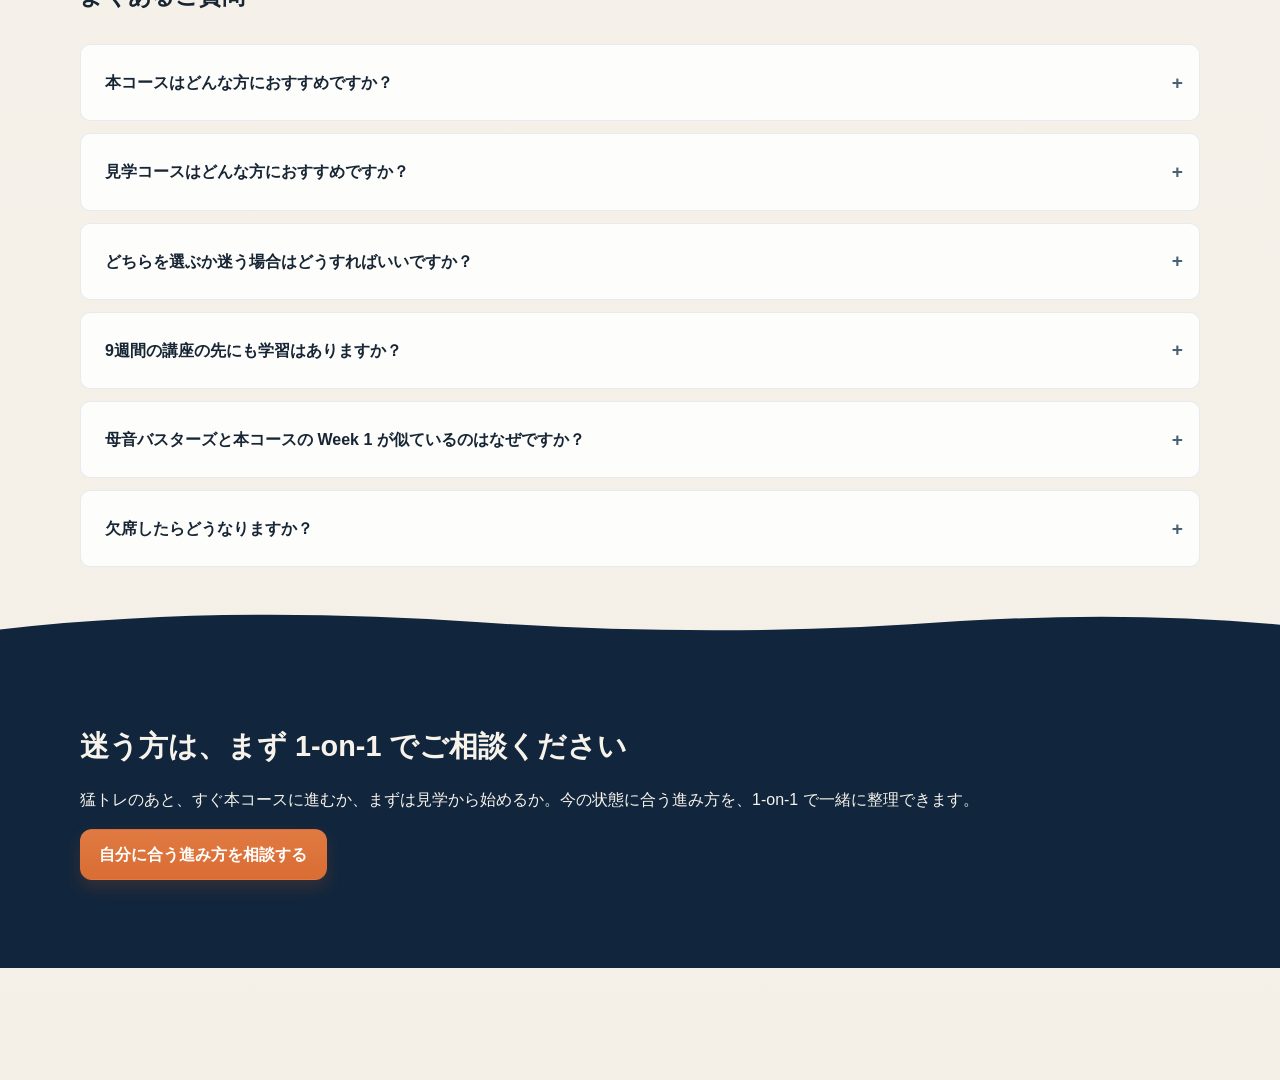
==== commit 50b1a95b: "Add files via upload" ====
--- a/index.html
+++ b/index.html
@@ -3,129 +3,96 @@
   <head>
     <meta charset="UTF-8" />
     <meta name="viewport" content="width=device-width, initial-scale=1.0" />
-    <title>猛トレの次に進む本講座のご案内</title>
+    <title>講座のご案内｜SOUND DESIGN LAB</title>
     <meta
       name="description"
-      content="猛トレ母音バスターズの次に進む本講座のご案内です。猛トレで分かったことを、9週間で自分でも出せる音へつなげていきます。"
+      content="猛トレで気づいた発音を、9週間で使える発音へ。母音から二重母音・子音・強勢まで学べる講座です。迷う方は1-on-1で相談できます。"
     />
     <link rel="stylesheet" href="styles.css" />
   </head>
-  <body>
+  <body class="coaching-funnel">
     <div class="notice-bar">
       <div class="container notice-inner">
         <p class="notice-title">SOUND DESIGN LAB</p>
-        <p class="notice-meta">春クラス募集中｜金曜21時クラス・日曜13時クラスから選べます</p>
+        <p class="notice-meta">猛トレの次に進む発音講座</p>
       </div>
     </div>
 
     <header class="hero section-space">
       <div class="container hero-shell">
-        <div class="hero-copy hero-copy-centered reveal">
-          <p class="hero-kicker">猛トレ母音バスターズ受講者向け</p>
-          <h1>
-            9週間で、<br />
-            「分かった発音」を<br />
-            自分でも出せる音へ。
-          </h1>
-          <p class="hero-sub">
-            猛トレで、母音の違いや自分の苦手は見えてきた。<br />
-            でも、ひとりではまだ再現が難しい。<br />
-            SOUND DESIGN LAB は、母音・子音・強勢まで含めて、<br />
-            <strong>“分かる”を“使える”に変えていく9週間の本講座</strong>です。
-          </p>
-          <div class="hero-cta">
-            <a
-              class="btn btn-primary"
-              href="https://mosh.jp/services/cd2b8b1f65c8422987461fc9837e1b64?openExternalBrowser=1"
-              target="_blank"
-              rel="noopener noreferrer"
-              >金曜21時クラスで申し込む</a
-            >
-            <a
-              class="btn btn-primary"
-              href="https://mosh.jp/services/cdbda261116343b49d4cce0a77700ecc?openExternalBrowser=1"
-              target="_blank"
-              rel="noopener noreferrer"
-              >日曜13時クラスで申し込む</a
-            >
-          </div>
-          <div class="hero-meta">
-            <p class="hero-meta-label">この講座で受けられること</p>
-            <div class="hero-signals" aria-label="受講内容の要点">
-              <span class="hero-signal">グループレッスン6回</span>
-              <span class="hero-signal">1-on-1レッスン1回＋コーチング2回</span>
-              <span class="hero-signal">期間内チャットサポート無制限</span>
-            </div>
-            <a class="hero-proof-link" href="#proof">Before / After 音声を先に聞く</a>
-          </div>
+        <div class="hero-layout">
+          <div class="hero-copy hero-copy-centered reveal">
+            <p class="hero-kicker">猛トレの次に進みたい方へ</p>
+            <h1>
+              9週間で、<br />
+              発音を<br />
+              次のステージへ。
+            </h1>
+            <p class="hero-sub">
+              猛トレは、音の違いや自分の癖に気づく1週間でした。<br />
+              <br />
+              今回ご案内する講座は、その気づきを土台に、<strong>発音を「言える」状態へ育てる9週間のプログラム</strong>です。<br />
+              <br />
+              単母音にとどまらず、二重母音・子音・強勢まで、グループと 1-on-1でカバーします。<br />
+              <br />
+              ぜひさらなる発音の世界を、その身で体験してください。
+            </p>
+            <a class="hero-proof-link icon-link icon-link-calendar" href="#full-course">講座の内容を見る</a>
+            <div class="hero-cta">
+              <a
+                class="btn btn-primary"
+                href="https://www.jicoo.com/t/eimari/e/5_bTXBk9Qv0w"
+                target="_blank"
+                rel="noopener noreferrer"
+                >まずは1-on-1で相談する</a
+              >
+            </div>
+          </div>
+
+          <aside class="hero-aside reveal" aria-label="本コースの要点">
+            <div class="hero-aside-card">
+              <p class="hero-aside-label">9週間で身につけること</p>
+              <p class="hero-aside-title">気づいた音を、使える発音へ育てる講座</p>
+              <figure class="hero-aside-media">
+                <img src="assets/lesson.png" alt="SOUND DESIGN LAB のレッスン画面" />
+                <figcaption>母音から二重母音・子音・強勢まで、グループと 1-on-1 で段階的に学びます。</figcaption>
+              </figure>
+              <ul class="hero-aside-list">
+                <li>全9週間で段階的に定着</li>
+                <li>母音 / 二重母音 / 子音 / 強勢まで広げる</li>
+                <li>グループ＋1-on-1で練習を支える</li>
+              </ul>
+              <div class="hero-aside-links">
+                <a class="hero-aside-link" href="#proof">Before / After 音声を聞く</a>
+                <a class="hero-aside-link" href="#course-comparison">コース比較を見る</a>
+              </div>
+            </div>
+          </aside>
         </div>
       </div>
     </header>
 
     <main>
-      <section class="section-space" id="reason">
+      <section class="section-space section-quiet" id="relation">
+        <div class="container reveal">
+          <div class="section-head section-head-tight">
+            <p class="section-chip">Bridge</p>
+            <h2 class="section-title">猛トレは「気づく場」、講座は「言える発音に変える場」です</h2>
+          </div>
+          <div class="bridge-copy">
+            <p>今回の猛トレ母音バスターズでは、母音の違いに気づき、自分の癖を知るところまでを体験していただきました。講座では、その気づきを土台に、わかった音を自分で言える発音へ変えていきます。</p>
+            <p>講座の Week 1 では、猛トレでつかんだ母音を改めて整理します。「違いはわかるのに、自分で言うと戻ってしまう」部分を見直しながら、再現できる形へ整えます。</p>
+            <p>Week 2 以降は、二重母音・子音・強勢へと広げます。グループに加えて 1-on-1 も使いながら、会話で使える発音として定着させます。</p>
+          </div>
+        </div>
+      </section>
+
+      <section class="section-space section-tone" id="proof">
         <div class="container reveal">
           <div class="section-head">
-            <h2 class="section-title">こんな気持ちが少しでもあるなら、本講座のタイミングです</h2>
-            <p class="section-intro">
-              いまは、自分の癖や音の違いが見え始めているタイミングです。
-              このタイミングで続けると、復習で迷いにくくなり、会話でも崩れにくい発音へつなげやすくなります。
-            </p>
-          </div>
-          <div class="reason-grid">
-            <ul class="point-list compact-list">
-              <li>猛トレでは分かったのに、自分ひとりだと再現が難しい</li>
-              <li>何をどう復習すればいいか、まだ少し曖昧</li>
-              <li>自分の癖をもっと具体的に知りたい</li>
-              <li>ここで終えるのは、ちょっともったいない気がする</li>
-            </ul>
-            <div class="reason-copy">
-              <p>猛トレで「違い」は見えてきても、そこで終わると、話すときには元に戻りやすいです。</p>
-              <p>
-                本講座では、自分の癖を見つけて、繰り返し声に出して、直しながら進めます。<br />
-                復習のやり方を固めながら、話すときにも崩れにくい発音へ整えていきます。
-              </p>
-              <p class="reason-note">その違いをつくるのが、この9週間です。</p>
-            </div>
-          </div>
-          <p class="section-bridge">では実際に、猛トレと本講座で何が違うのかを次で整理します。</p>
-        </div>
-      </section>
-
-      <section class="section-space" id="difference">
-        <div class="container reveal">
-          <div class="section-head">
-            <h2 class="section-title">猛トレで“分かる”ことと、本講座で“できるようにする”こと</h2>
-          </div>
-          <div class="compare-grid">
-            <article class="card card-left" data-icon="◎">
-              <h3>猛トレで分かること</h3>
-              <ul>
-                <li>母音の違い</li>
-                <li>自分の苦手</li>
-                <li>発音記号の見方</li>
-                <li>自分にも直せるかもという感覚</li>
-              </ul>
-            </article>
-            <article class="card card-right" data-icon="↗">
-              <h3>本講座でできるようにしていくこと</h3>
-              <ul>
-                <li>分かった音を、自分で再現できるようにする</li>
-                <li>自分の癖を見てもらいながら直していく</li>
-                <li>ひとりで復習に迷わないようにする</li>
-                <li>前より出しやすくなった音を、自分でも実感しながら進める</li>
-              </ul>
-            </article>
-          </div>
-          <p class="section-bridge">その違いが本当に結果につながるのか、次で実際の音の変化をご紹介します。</p>
-        </div>
-      </section>
-
-      <section class="section-space section-tone" id="proof">
-        <div class="container reveal">
-          <div class="section-head">
+            <p class="section-chip">Proof</p>
             <h2 class="section-title">実際に、続けた方はどう変わったのか</h2>
-            <p class="section-intro">本当に変わるのかな、と思う方は、まず音の違いを聞いてみてください。</p>
+            <p class="section-intro">まずは、音の違いを聞いてみてください。</p>
           </div>
           <div class="evidence-text-grid">
             <article class="quote-card audio-case" data-icon="A">
@@ -146,7 +113,7 @@
                   </audio>
                 </div>
               </div>
-              <p class="audio-note">発音記号を徹底して学んだことで英語が読みやすくなりましたし、聞き取れる単語も増えました！</p>
+              <p class="audio-note">発音に自信はなかったのですが練習をするたびにうまくなるのを実感できました。現在引っ越したニュージーランドでは、発音で聞き返されることがなくなって感動しています！！</p>
             </article>
             <article class="quote-card audio-case" data-icon="B">
               <div class="case-header">
@@ -166,221 +133,279 @@
                   </audio>
                 </div>
               </div>
-              <p class="audio-note">毎月行っているネイティブとの交流会で発音を褒められることが増えました。今は会話力アップのために頑張っています！</p>
-            </article>
-          </div>
-        </div>
-      </section>
-
-      <section class="section-space section-image-break" id="lesson-scene">
-        <div class="container reveal">
-          <figure class="lesson-scene">
-            <div class="lesson-scene-frame">
-              <img src="assets/lesson.png" alt="レッスンの風景" />
-            </div>
-            <figcaption>実際のレッスン画面です。猛トレで見えた課題を、そのまま本講座の学びへつなげていきます。</figcaption>
-          </figure>
+              <p class="audio-note">外国人と毎月交流する機会があるのですが、発音を褒められることが増えました！単語力のなさにヒーヒーは変わらずなので今はフレーズを覚えていますが、新しい言葉でも発音するのは楽になったので、感謝しております笑</p>
+            </article>
+          </div>
+          <div class="change-summary" aria-label="変化のイメージ">
+            <article class="change-summary-item">
+              <span class="tiny-icon tiny-icon-peach" aria-hidden="true"></span>
+              <p class="change-summary-title">音の違いが分かる</p>
+              <p class="change-summary-copy">曖昧だった音の基準が、耳でも口でもつかみやすくなります。</p>
+            </article>
+            <article class="change-summary-item">
+              <span class="tiny-icon tiny-icon-blue" aria-hidden="true"></span>
+              <p class="change-summary-title">自分でも再現できる</p>
+              <p class="change-summary-copy">見えてきた違いを、話すときにも戻せる感覚へつなげます。</p>
+            </article>
+            <article class="change-summary-item">
+              <span class="tiny-icon tiny-icon-mint" aria-hidden="true"></span>
+              <p class="change-summary-title">会話で使いやすくなる</p>
+              <p class="change-summary-copy">聞き返されにくくなり、会話の流れで固まりにくくなります。</p>
+            </article>
+          </div>
         </div>
       </section>
 
       <section class="section-space" id="flow">
         <div class="container reveal">
           <div class="section-head">
-            <h2 class="section-title">9週間で、少しずつ「できる」を増やします</h2>
-          </div>
-          <div class="flow-grid">
+            <p class="section-chip">Flow</p>
+            <h2 class="section-title">講座はこんな流れで進みます</h2>
+          </div>
+          <div class="scenario-strip" aria-label="学習シナリオ">
+            <div class="scenario-item">
+              <p class="scenario-num">01</p>
+              <p class="scenario-label">母音</p>
+            </div>
+            <div class="scenario-item">
+              <p class="scenario-num">02</p>
+              <p class="scenario-label">二重母音</p>
+            </div>
+            <div class="scenario-item">
+              <p class="scenario-num">03</p>
+              <p class="scenario-label">子音</p>
+            </div>
+            <div class="scenario-item">
+              <p class="scenario-num">04</p>
+              <p class="scenario-label">強勢</p>
+            </div>
+            <div class="scenario-item">
+              <p class="scenario-num">05</p>
+              <p class="scenario-label">総合練習</p>
+            </div>
+          </div>
+          <div class="flow-grid flow-grid-compact">
             <article class="future-card" data-icon="1">
-              <h3>まずは、分かった音を自分でも出しやすくする</h3>
-              <p>母音や二重母音などを扱いながら、聞いて分かるだけでなく、口でも出しやすい形にしていきます。</p>
+              <h3>まずは母音・二重母音を攻略</h3>
+              <p>猛トレでつかんだ違いを見直しながら、自分で言っても戻りにくい発音へ整えます。</p>
             </article>
             <article class="future-card" data-icon="2">
-              <h3>自分の苦手を整理して、復習で迷わないようにする</h3>
-              <p>1-on-1コーチングと復習テストで、どこを先に直すといいかをはっきりさせます。</p>
+              <h3>子音・強勢も習得</h3>
+              <p>英語らしい発音で単語が言えるように発音記号を猛練習します</p>
             </article>
             <article class="future-card" data-icon="3">
-              <h3>子音や総まとめで、会話の中でも使いやすくしていく</h3>
-              <p>後半は子音や総まとめを通して、単語だけでなく会話の中でも崩れにくい言い方に近づけていきます。</p>
-            </article>
-            <article class="future-card" data-icon="4">
-              <h3>最後は個別で見てもらいながら、自分の癖を整える</h3>
-              <p>1-on-1レッスンとコーチングで、ここまでの変化を振り返りながら、最後まで自分の癖を整えていきます。</p>
-            </article>
-          </div>
-        </div>
-      </section>
-
-      <section class="section-space section-tone" id="contents">
+              <h3>グループ＋1-on-1で定着させる</h3>
+              <p>練習のズレをそのままにせず、1対1でも確認しながら発音を身につけます。</p>
+            </article>
+          </div>
+        </div>
+      </section>
+
+      <section class="section-space section-quiet" id="next-step">
+        <div class="container reveal">
+          <div class="future-bridge-note">
+            <p class="future-bridge-title">まずはこの9週間で、発音の土台を整えます</p>
+            <p class="future-bridge-copy">
+              この講座では、母音・二重母音・子音・強勢を通して、発音の土台を整えます。
+              その先には、リンキングやリズム学習（例：文の強弱の付け方）など、会話での自然さをさらに高める次のステップも用意しています。
+            </p>
+          </div>
+        </div>
+      </section>
+
+      <section class="section-space section-tone" id="course-comparison">
         <div class="container reveal">
           <div class="section-head">
-            <h2 class="section-title">本講座で、こんな変化を目指します</h2>
+            <p class="section-chip">Course</p>
+            <h2 class="section-title">本コースと見学コースのご案内</h2>
             <p class="section-intro">
-              ただ回数をこなすのではなく、「分かった音を自分で出せるようにすること」に向けて、必要なサポートを用意しています。
+              本コースは、猛トレで得た気づきを次の段階へ進め、9週間で定着させるためのコースです。<br />
+              いきなり本コースに進むのが不安な方は、まず全体像を確認できる見学コースから始められます。
             </p>
           </div>
-          <div class="benefit-grid">
-            <article class="benefit-card" data-icon="◎">
-              <h3>分かった音を、自分でも出せるようにしていく</h3>
-              <p>毎週のレッスンと個別の時間を通して、理解した音を口でも再現しやすい形にしていきます。</p>
-            </article>
-            <article class="benefit-card" data-icon="→">
-              <h3>ひとりで復習に迷わない状態をつくる</h3>
-              <p>予習動画、EPT Basic、チャットサポートがあるので、復習の戻り先があり、止まりにくい設計です。</p>
-            </article>
-          </div>
-        </div>
-      </section>
-
-      <section class="section-space" id="offer">
+          <div class="course-compare-grid">
+            <article class="offer-card course-main-card" id="full-course">
+              <div class="offer-header">
+                <p class="offer-kicker">本コース</p>
+                <p class="price-label">全9週間 / しっかり身につけていくコース</p>
+              </div>
+              <h3 class="course-summary-title">しっかり身につけたい方へ｜本コース</h3>
+              <p class="course-summary-copy">猛トレで気づいた音を、9週間で再現できる発音へ育てる本コースです。母音から二重母音・子音・強勢まで、グループと 1-on-1 で段階的に身につけます。</p>
+              <div class="price-stack">
+                <p class="price-original">通常価格 104,950円<span>（税込）</span></p>
+                <p class="price">94,950円<span>（税込）</span></p>
+                <p class="price-note">猛トレ参加者割引を適用したご案内価格です。</p>
+                <p class="offer-urgency">4月後半スタート。金曜21時クラス・日曜13時クラスの2クラスです。</p>
+              </div>
+              <div class="mosh-cta-group" aria-label="本コース申し込み">
+                <p class="mosh-cta-label">参加クラスを選ぶ</p>
+                <p class="mosh-cta-note">まずは詳しい日程を確認してからお申し込みいただけます⬇︎</p>
+                <div class="mosh-cta-buttons">
+                  <a
+                    class="btn btn-secondary mosh-cta-button"
+                    href="schedule.html#friday"
+                    ><span class="mosh-cta-icon" aria-hidden="true">📅</span>金曜21時クラスの詳細を見る</a
+                  >
+                  <a
+                    class="btn btn-secondary mosh-cta-button"
+                    href="schedule.html#sunday"
+                    ><span class="mosh-cta-icon" aria-hidden="true">📅</span>日曜13時クラスの詳細を見る</a
+                  >
+                </div>
+              </div>
+              <div class="offer-includes">
+                <p class="offer-includes-title">含まれるもの</p>
+                <ul class="offer-list">
+                  <li>グループレッスン（6回）</li>
+                  <li>1-on-1レッスン（まりあ / 1回）</li>
+                  <li>1-on-1コーチング（EIGHT / 2回）</li>
+                  <li>発音テスト（EPT Basic 1回）</li>
+                  <li>発音記号攻略動画（母音・子音）</li>
+                  <li>チャットサポート</li>
+                </ul>
+              </div>
+              <div class="offer-follow">
+                <p class="offer-follow-title">こんな方におすすめです</p>
+                <p class="offer-follow-copy">猛トレを単発で終わらせず、ここから継続して発音を定着させたい方におすすめです。</p>
+              </div>
+            </article>
+
+            <article class="schedule-card course-sub-card" id="visit-course">
+              <div class="schedule-topline">
+                <p class="schedule-badge">見学コース</p>
+              </div>
+              <h3>まずは全体像をつかみたい方へ｜見学コース</h3>
+              <p class="schedule-fit">
+                いきなり本コースを決めるのではなく、まずは講座の流れや学び方を見てみたい方向けのプランです。
+                アーカイブ・スライド・課題ページを見ながら、本コースの全体像を自分のペースで確かめられます。
+              </p>
+              <div class="visit-price-block" aria-label="見学コースの価格">
+                <p class="visit-price-label">価格</p>
+                <p class="visit-price">14,800円<span>（税込）</span></p>
+              </div>
+              <div class="offer-includes offer-includes-subtle">
+                <p class="offer-includes-title">含まれるもの</p>
+                <ul class="offer-list offer-list-subtle">
+                  <li>レッスンのアーカイブ視聴</li>
+                  <li>スライドの閲覧</li>
+                  <li>課題ページの閲覧</li>
+                  <li>後日アップグレード可能（差額支払い）</li>
+                  <li>アーカイブ視聴期限：最終共有日から14日間</li>
+                </ul>
+              </div>
+              <div class="offer-follow offer-follow-subtle">
+                <p class="offer-follow-title">こんな始め方です</p>
+                <p class="offer-follow-copy">まずは自分のペースで全体を見てみて、必要に応じてあとから本コースにつなげられます。</p>
+              </div>
+              <p class="visit-course-note">まずは雰囲気を見てから考えたい方や、ライブ参加がむずかしい方にもおすすめです。</p>
+            </article>
+          </div>
+          <p class="course-compare-note">
+            どうしようか悩んでいる方は、まず 1-on-1コーチングでご相談ください。<br />
+            独学での学習も含め、条件や目標に合った学習プランを一緒に設計いたします。
+          </p>
+        </div>
+      </section>
+
+      <section class="section-space section-quiet" id="coaching-guide">
+        <div class="container reveal">
+          <div class="guide-card">
+            <p class="section-chip">Coaching</p>
+            <h2 class="section-title">本コースに進むか、見学コースから始めるか、はたまた独学に切り替えようか迷う方へ</h2>
+            <p class="section-intro">
+              猛トレのあとに何を選ぶかは、今の理解度や学習ペースによって変わります。
+              まずは 1-on-1 で状況を整理し、本コースが合うか、見学から始めるほうが合うかを確認できます。
+            </p>
+            <a
+              class="btn btn-primary"
+              href="https://www.jicoo.com/t/eimari/e/5_bTXBk9Qv0w"
+              target="_blank"
+              rel="noopener noreferrer"
+              >自分に合う進み方を相談する</a
+            >
+          </div>
+        </div>
+      </section>
+
+      <section class="section-space" id="faq">
         <div class="container reveal">
           <div class="section-head">
-            <h2 class="section-title">募集概要・開催スケジュール</h2>
-            <p class="section-intro">
-              今期は、金曜21時クラス・日曜13時クラスの2つからお選びいただけます。猛トレ参加者向けの春クラスとして募集しています。
-            </p>
-            <p class="offer-urgency">※ 今期はこの2クラスのみの募集です。</p>
-            <p class="offer-context">
-              猛トレで見え始めた自分の癖を、そのままにせず本講座につなげるための春クラスです。
-            </p>
-          </div>
-          <div class="offer-grid">
-            <article class="offer-card">
-              <div class="offer-header">
-                <p class="offer-kicker">猛トレ参加者限定</p>
-                <p class="price-label">春クラス特別価格</p>
-              </div>
-              <div class="price-stack">
-                <p class="price-before">通常価格 104,950円</p>
-                <div class="price-main">
-                  <p class="price-arrow">→</p>
-                  <p class="price">94,950円<span>（税込）</span></p>
-                </div>
-                <p class="price-off">10,000円OFF</p>
-              </div>
-              <p class="price-note">猛トレで見えた苦手を、9週間で“自分で直せる音”へ。</p>
-              <div class="offer-includes">
-                <p class="offer-includes-title">この価格に含まれるもの</p>
-                <ul class="offer-list">
-                  <li>グループレッスン 6回</li>
-                  <li>1-on-1レッスン 1回</li>
-                  <li>1-on-1コーチング 2回</li>
-                  <li>発音記号の予習動画つき</li>
-                  <li>発音テスト 1回</li>
-                  <li>期間内チャットサポートあり</li>
-                </ul>
-              </div>
-            </article>
-            <div class="schedule-grid">
-              <article class="schedule-card">
-                <div class="schedule-topline">
-                  <p class="schedule-badge">募集中</p>
-                  <p class="schedule-tag">仕事終わり向け</p>
-                </div>
-                <h3>4/24（金）スタート｜金曜21時クラス</h3>
-                <p>毎週金曜日の21時スタートです。仕事終わりに参加したい方におすすめです。</p>
-                <p class="schedule-fit">平日の夜に、学習リズムを作って進めたい方におすすめです。</p>
-                <a class="text-link" href="schedule.html#friday">金曜クラスの日程を見る</a>
-                <a
-                  class="btn btn-primary"
-                  href="https://mosh.jp/services/cd2b8b1f65c8422987461fc9837e1b64?openExternalBrowser=1"
-                  target="_blank"
-                  rel="noopener noreferrer"
-                  >金曜21時クラスで申し込む</a
-                >
-              </article>
-              <article class="schedule-card">
-                <div class="schedule-topline">
-                  <p class="schedule-badge">募集中</p>
-                  <p class="schedule-tag">週末参加向け</p>
-                </div>
-                <h3>4/26（日）スタート｜日曜13時クラス</h3>
-                <p>毎週日曜日の13時スタートです。週末参加や時差の関係で21時が難しい方におすすめです。</p>
-                <p class="schedule-fit">週末に落ち着いて参加したい方や、時差のある方におすすめです。</p>
-                <a class="text-link" href="schedule.html#sunday">日曜クラスの日程を見る</a>
-                <a
-                  class="btn btn-primary"
-                  href="https://mosh.jp/services/cdbda261116343b49d4cce0a77700ecc?openExternalBrowser=1"
-                  target="_blank"
-                  rel="noopener noreferrer"
-                  >日曜13時クラスで申し込む</a
-                >
-              </article>
-            </div>
-          </div>
-          <p class="schedule-note">※ 欠席時は録画と課題フォローをご用意しています。詳しい日程は別ページで確認できます。</p>
-          <p class="section-bridge">ここまで読んで浮かびやすい不安に、下でまとめてお答えします。</p>
-        </div>
-      </section>
-
-      <section class="section-space section-tone" id="faq">
-        <div class="container reveal">
-          <div class="section-head">
-            <h2 class="section-title">FAQ</h2>
+            <p class="section-chip">FAQ</p>
+            <h2 class="section-title">よくあるご質問</h2>
           </div>
           <div class="accordion-group">
             <details class="accordion js-accordion" data-group="faq">
-              <summary>猛トレだけでも学びはあったのですが、本講座まで進んだ方がいいのはどんな人ですか？</summary>
-              <div class="accordion-content">
-                <p>「この内容を続けたい」「違いは分かるけど再現が難しい」と感じた方に向いています。</p>
-              </div>
-            </details>
-            <details class="accordion js-accordion" data-group="faq">
-              <summary>金曜クラスと日曜13時クラスで内容に違いはありますか？</summary>
-              <div class="accordion-content">
-                <p>内容は同じです。参加しやすい曜日で選んでください。</p>
-              </div>
-            </details>
-            <details class="accordion js-accordion" data-group="faq">
-              <summary>毎週どれくらい復習すれば大丈夫ですか？</summary>
-              <div class="accordion-content">
-                <p>目安は週90分から120分です。短時間でも続けやすい形で進めます。</p>
-              </div>
-            </details>
-            <details class="accordion js-accordion" data-group="faq">
-              <summary>欠席したら置いていかれませんか？</summary>
-              <div class="accordion-content">
-                <p>録画視聴と補助課題でキャッチアップできます。必要に応じて1-on-1で補完します。</p>
-              </div>
-            </details>
-            <details class="accordion js-accordion" data-group="faq">
-              <summary>発音に自信がなくてもついていけますか？</summary>
-              <div class="accordion-content">
-                <p>
-                  猛トレを受けて「難しいけど、違いは少し分かった」と感じた方なら大丈夫です。<br />
-                  基礎を振り返りながら進めるので、発音に自信がなくても安心してください。
-                </p>
-              </div>
-            </details>
-          </div>
-          <p class="faq-subnote">1-on-1レッスンや猛トレコーチングの詳細を見たい方は <a href="coaching.html">こちら</a> から確認できます。</p>
+              <summary>本コースはどんな方におすすめですか？</summary>
+              <div class="accordion-content">
+                <p>今回の猛トレで見えた課題を、そのまま本編につなげて、ここからしっかり身につけていきたい方におすすめです。グループに加えて、1-on-1 の時間も使いながら進めていけます。</p>
+              </div>
+            </details>
+            <details class="accordion js-accordion" data-group="faq">
+              <summary>見学コースはどんな方におすすめですか？</summary>
+              <div class="accordion-content">
+                <p>いきなり本コースを決める前に、まずは講座の流れや学び方を見てみたい方におすすめです。雰囲気を見てから考えたい方や、ライブ参加がむずかしい方にも合います。</p>
+              </div>
+            </details>
+            <details class="accordion js-accordion" data-group="faq">
+              <summary>どちらを選ぶか迷う場合はどうすればいいですか？</summary>
+              <div class="accordion-content">
+                <p>まずは 1-on-1コーチングで、いっしょに見ていくのがおすすめです。今の課題や生活のペースもふまえながら、本コースが合いそうか、見学コースから始めるほうがよさそうかを見ていけます。</p>
+              </div>
+            </details>
+            <details class="accordion js-accordion" data-group="faq">
+              <summary>9週間の講座の先にも学習はありますか？</summary>
+              <div class="accordion-content">
+                <p>はい。まずこの9週間で、母音・二重母音・子音・強勢を通して発音の土台を整えます。その先には、リンキングラボやリズム学習など、会話での自然さをさらに高める学びも用意しています。</p>
+              </div>
+            </details>
+            <details class="accordion js-accordion" data-group="faq">
+              <summary>母音バスターズと本コースの Week 1 が似ているのはなぜですか？</summary>
+              <div class="accordion-content">
+                <p>本コースの Week 1 では、母音バスターズでつかんだ気づきをそのまま使いながら、母音を自分でも出しやすい形にしていきます。まだ受けていない方とも足並みをそろえつつ、受講済みの方には戻りやすい部分をもう一度見直せるようにしているためです。</p>
+              </div>
+            </details>
+            <details class="accordion js-accordion" data-group="faq">
+              <summary>欠席したらどうなりますか？</summary>
+              <div class="accordion-content">
+                <p>録画視聴と補助課題で追いついていけます。お休みした回があっても、次に進むために見ておきたいポイントが分かるようにフォローがあります。</p>
+              </div>
+            </details>
+          </div>
         </div>
       </section>
 
       <section class="section-space closing" id="closing">
         <div class="container reveal">
-          <h2>猛トレで見えた課題を、<br />ここで終わらせないために。</h2>
-          <p>
-            猛トレで見えた「自分の苦手」は、このまま続けることで少しずつ変えていけます。<br />
-            いまの気づきを、そのまま終わらせず、会話でも使いやすい発音まで整えたい方は、春クラスへご参加ください。
-          </p>
+          <h2>迷う方は、まず 1-on-1 でご相談ください</h2>
+          <p>猛トレのあと、すぐ本コースに進むか、まずは見学から始めるか。今の状態に合う進み方を、1-on-1 で一緒に整理できます。</p>
           <div class="hero-cta">
             <a
               class="btn btn-primary"
-              href="https://mosh.jp/services/cd2b8b1f65c8422987461fc9837e1b64?openExternalBrowser=1"
+              href="https://www.jicoo.com/t/eimari/e/5_bTXBk9Qv0w"
               target="_blank"
               rel="noopener noreferrer"
-              >金曜21時クラスで申し込む</a
+              >自分に合う進み方を相談する</a
             >
-            <a
-              class="btn btn-primary"
-              href="https://mosh.jp/services/cdbda261116343b49d4cce0a77700ecc?openExternalBrowser=1"
-              target="_blank"
-              rel="noopener noreferrer"
-              >日曜13時クラスで申し込む</a
-            >
           </div>
         </div>
       </section>
     </main>
+
+    <div class="floating-cta" aria-label="固定CTA">
+      <div class="container floating-cta-inner">
+        <a
+          class="btn btn-primary"
+          href="https://www.jicoo.com/t/eimari/e/5_bTXBk9Qv0w"
+          target="_blank"
+          rel="noopener noreferrer"
+          >まずは1-on-1で相談する</a
+        >
+        <div class="floating-cta-links">
+          <a class="floating-cta-link" href="#full-course">本コースを見る</a>
+          <a class="floating-cta-link" href="#visit-course">見学コースを見る</a>
+        </div>
+      </div>
+    </div>
 
     <script src="script.js"></script>
   </body>
--- a/styles.css
+++ b/styles.css
@@ -1,17 +1,17 @@
 :root {
-  --bg: #eef1f7;
-  --surface: #fffdf8;
-  --surface-soft: #eef4fb;
-  --ink: #172b40;
-  --muted: #4b5c6d;
-  --line: #d8dfd8;
-  --accent: #df6b32;
-  --accent-deep: #bc4d16;
+  --bg: #f4f0e8;
+  --surface: #fffdf9;
+  --surface-soft: #edf4fb;
+  --ink: #172534;
+  --muted: #536273;
+  --line: #d9dde3;
+  --accent: #d96d34;
+  --accent-deep: #b4511e;
   --teal: #0f7c66;
-  --navy: #0f3557;
-  --gold: #c9ab75;
-  --radius: 18px;
-  --shadow: 0 14px 32px rgba(22, 43, 64, 0.1);
+  --navy: #11263d;
+  --gold: #c3a26c;
+  --radius: 12px;
+  --shadow: 0 8px 18px rgba(17, 38, 61, 0.06);
   --space-1: 0.25rem;
   --space-2: 0.5rem;
   --space-3: 0.75rem;
@@ -43,23 +43,15 @@
   font-family: "Hiragino Sans", "Yu Gothic", "Meiryo", sans-serif;
   color: var(--ink);
   line-height: 1.7;
-  background:
-    radial-gradient(circle at 12% 4%, rgba(255, 249, 239, 0.95) 0%, transparent 32%),
-    radial-gradient(circle at 85% 14%, rgba(220, 238, 252, 0.9) 0%, transparent 30%),
-    linear-gradient(180deg, rgba(12, 44, 77, 0.04) 0%, rgba(255, 255, 255, 0) 30%),
-    var(--bg);
+  background: linear-gradient(180deg, #f8f5ef 0%, var(--bg) 100%);
+}
+
+body.coaching-funnel {
+  padding-bottom: calc(6.5rem + env(safe-area-inset-bottom, 0px));
 }
 
 body::before {
-  content: "";
-  position: fixed;
-  inset: 0;
-  pointer-events: none;
-  background-image:
-    linear-gradient(rgba(15, 53, 87, 0.04) 1px, transparent 1px),
-    linear-gradient(90deg, rgba(15, 53, 87, 0.04) 1px, transparent 1px);
-  background-size: 48px 48px;
-  mask-image: linear-gradient(180deg, rgba(0, 0, 0, 0.18), transparent 24%, transparent 76%, rgba(0, 0, 0, 0.18));
+  display: none;
 }
 
 img {
@@ -83,17 +75,21 @@
 }
 
 .section-space {
-  padding: 4.25rem 0;
+  padding: 3.75rem 0;
+  position: relative;
 }
 
 .section-tone {
-  background: linear-gradient(180deg, rgba(251, 248, 241, 0.82), rgba(237, 244, 252, 0.9));
-  border-block: 1px solid rgba(120, 145, 170, 0.18);
-  backdrop-filter: blur(6px);
+  border-block: 0;
+}
+
+.section-quiet {
+  padding-top: 2.5rem;
+  padding-bottom: 2.5rem;
 }
 
 .section-title {
-  font-size: clamp(1.5rem, 2.7vw, 2.06rem);
+  font-size: clamp(1.12rem, 2.2vw, 1.45rem);
   font-weight: 800;
   letter-spacing: -0.01em;
   line-height: 1.35;
@@ -103,13 +99,183 @@
 .section-head {
   display: grid;
   gap: var(--space-3);
-  margin-bottom: var(--space-6);
+  margin-bottom: var(--space-5);
+}
+
+.section-chip {
+  margin: 0;
+  width: fit-content;
+  padding: 0.28rem 0.62rem;
+  border-radius: 999px;
+  background: rgba(255, 255, 255, 0.72);
+  border: 1px solid rgba(121, 145, 170, 0.16);
+  color: #7d6242;
+  font-size: 0.72rem;
+  font-weight: 800;
+  letter-spacing: 0.08em;
+  text-transform: uppercase;
 }
 
 .section-head .section-title {
   margin-bottom: 0;
 }
 
+.section-head-tight {
+  margin-bottom: var(--space-4);
+}
+
+.timing-copy {
+  display: grid;
+  gap: var(--space-2);
+  max-width: 46rem;
+}
+
+.timing-copy p {
+  margin: 0;
+  color: var(--navy);
+  font-size: clamp(1.05rem, 2.2vw, 1.28rem);
+  font-weight: 700;
+  line-height: 1.7;
+}
+
+.bridge-copy {
+  display: grid;
+  gap: 0.8rem;
+  max-width: 46rem;
+}
+
+.bridge-copy p {
+  margin: 0;
+  color: var(--muted);
+  font-size: 0.97rem;
+  line-height: 1.74;
+}
+
+.bridge-copy strong {
+  color: var(--navy);
+  font-weight: 800;
+}
+
+.timing-point-list {
+  margin-bottom: var(--space-4);
+}
+
+.timing-point-list li {
+  color: var(--navy);
+  font-weight: 700;
+}
+
+.timing-note {
+  margin: 0;
+  max-width: 44rem;
+  color: var(--muted);
+  font-size: 0.96rem;
+  line-height: 1.78;
+}
+
+.guide-card {
+  display: grid;
+  gap: var(--space-4);
+  max-width: 44rem;
+}
+
+.scenario-strip {
+  display: grid;
+  grid-template-columns: repeat(2, minmax(0, 1fr));
+  gap: 0.75rem;
+  margin: -0.2rem 0 1.55rem;
+}
+
+.scenario-item {
+  --scenario-accent: rgba(216, 186, 115, 0.88);
+  position: relative;
+  display: grid;
+  gap: 0.22rem;
+  align-content: start;
+  min-height: 4.4rem;
+  padding: 0.85rem 0.95rem 0.9rem;
+  border-radius: 12px;
+  background: linear-gradient(180deg, rgba(255, 255, 255, 0.7), rgba(255, 255, 255, 0.48));
+  border: 1px solid rgba(121, 145, 170, 0.14);
+  box-shadow: inset 0 2px 0 var(--scenario-accent);
+}
+
+.scenario-item:nth-child(1) {
+  --scenario-accent: rgba(236, 179, 142, 0.92);
+}
+
+.scenario-item:nth-child(2) {
+  --scenario-accent: rgba(137, 186, 232, 0.9);
+}
+
+.scenario-item:nth-child(3) {
+  --scenario-accent: rgba(129, 206, 181, 0.9);
+}
+
+.scenario-item:nth-child(4) {
+  --scenario-accent: rgba(214, 188, 118, 0.92);
+}
+
+.scenario-item:nth-child(5) {
+  --scenario-accent: rgba(170, 155, 214, 0.88);
+}
+
+.scenario-item:last-child {
+  grid-column: 1 / -1;
+}
+
+.scenario-item::after {
+  content: "";
+  position: absolute;
+  right: -0.38rem;
+  top: 50%;
+  width: 0.76rem;
+  height: 1px;
+  background: rgba(121, 145, 170, 0.24);
+  transform: translateY(-50%);
+  display: none;
+}
+
+.scenario-num {
+  margin: 0;
+  color: #7d6242;
+  font-size: 0.72rem;
+  font-weight: 800;
+  letter-spacing: 0.08em;
+}
+
+.scenario-label {
+  margin: 0;
+  color: var(--navy);
+  font-size: 0.95rem;
+  font-weight: 700;
+  line-height: 1.45;
+}
+
+.tiny-icon {
+  width: 0.95rem;
+  height: 0.95rem;
+  border-radius: 999px;
+  display: inline-block;
+  box-shadow: inset 0 0 0 1px rgba(255, 255, 255, 0.55);
+}
+
+.tiny-icon-peach {
+  background: linear-gradient(180deg, #f7c8b0, #f0ab84);
+}
+
+.tiny-icon-blue {
+  background: linear-gradient(180deg, #bfd9f5, #8cb7e8);
+}
+
+.tiny-icon-mint {
+  background: linear-gradient(180deg, #bfe5d8, #84d0b6);
+}
+
+.tiny-icon-gold {
+  background: linear-gradient(180deg, #edd8a6, #d8ba73);
+}
+
 .swipe-hint {
   margin: 0;
   color: #607284;
@@ -118,19 +284,18 @@
 }
 
 .notice-bar {
-  position: sticky;
-  top: 0;
+  position: relative;
   z-index: 20;
-  background: linear-gradient(90deg, #0f3557 0%, #1f4f79 45%, #0f7c66 100%);
-  color: #fdf6ec;
-  border-bottom: 1px solid rgba(255, 255, 255, 0.2);
+  background: #102337;
+  color: #f7f1e8;
+  border-bottom: 1px solid rgba(255, 255, 255, 0.08);
 }
 
 .notice-inner {
   display: flex;
   flex-wrap: wrap;
-  gap: var(--space-2) var(--space-5);
-  padding: var(--space-3) 0;
+  gap: var(--space-2) var(--space-4);
+  padding: 0.8rem 0;
   align-items: center;
 }
 
@@ -143,26 +308,28 @@
 
 .notice-meta {
   margin: 0;
-  color: rgba(247, 243, 235, 0.9);
+  color: rgba(247, 241, 232, 0.72);
   font-size: 0.84rem;
-  font-weight: 700;
+  font-weight: 600;
   letter-spacing: 0.02em;
 }
 
 .hero {
   position: relative;
-  padding-top: var(--space-9);
+  padding-top: 2rem;
+  padding-bottom: 4.5rem;
+  background:
+    radial-gradient(circle at 80% 18%, rgba(255, 255, 255, 0.06), transparent 22%),
+    linear-gradient(180deg, #11263d 0%, #17314d 100%);
+  color: #f7f1e8;
 }
 
 .hero::before {
   content: "";
   position: absolute;
-  inset: 0 0 auto;
-  height: 78%;
-  background:
-    radial-gradient(circle at 75% 20%, rgba(15, 124, 102, 0.18), transparent 30%),
-    radial-gradient(circle at 90% 5%, rgba(255, 255, 255, 0.88), transparent 18%),
-    linear-gradient(135deg, rgba(15, 53, 87, 0.1), rgba(15, 53, 87, 0));
+  inset: auto 0 0;
+  height: 1px;
+  background: rgba(255, 255, 255, 0.08);
   pointer-events: none;
 }
 
@@ -171,44 +338,54 @@
   z-index: 1;
 }
 
+.hero-layout {
+  display: block;
+}
+
 .hero-copy {
   display: grid;
-  gap: var(--space-6);
+  gap: var(--space-5);
 }
 
 .hero-copy-centered {
-  max-width: 44rem;
+  max-width: 38rem;
   margin: 0 auto;
 }
 
 .hero-kicker {
-  display: inline-block;
-  margin: 0;
-  background: rgba(15, 53, 87, 0.05);
-  color: var(--navy);
-  border: 1px solid rgba(15, 53, 87, 0.1);
+  display: inline-flex;
+  align-items: center;
+  margin: 0;
+  background: rgba(255, 255, 255, 0.08);
+  color: #f7f1e8;
+  border: 1px solid rgba(255, 255, 255, 0.12);
   border-radius: 999px;
   padding: 0.28rem 0.85rem;
   font-size: 0.82rem;
   font-weight: 800;
+  line-height: 1.1;
   letter-spacing: 0.03em;
   justify-self: start;
 }
 
 .hero h1 {
   margin: 0;
-  line-height: 1.35;
-  font-size: clamp(2rem, 8vw, 3.2rem);
+  color: #fffdf9;
+  line-height: 1.14;
+  letter-spacing: -0.02em;
+  font-size: clamp(2.2rem, 8vw, 3.6rem);
 }
 
 .hero-sub {
   margin: 0;
-  color: var(--muted);
-  max-width: 38rem;
+  color: rgba(247, 241, 232, 0.86);
+  max-width: 33rem;
+  font-size: 0.98rem;
+  line-height: 1.72;
 }
 
 .hero-sub strong {
-  color: var(--navy);
+  color: #fffdf9;
   font-weight: 800;
 }
 
@@ -370,8 +547,8 @@
   justify-content: center;
   gap: 0.45rem;
   min-height: 48px;
-  padding: 0.65rem 1.2rem;
-  border-radius: 999px;
+  padding: 0.68rem 1.15rem;
+  border-radius: 12px;
   border: 1px solid transparent;
   font-weight: 700;
   text-decoration: none;
@@ -383,13 +560,13 @@
 }
 
 .btn-primary {
-  background: linear-gradient(90deg, var(--accent) 0%, #e88d5b 100%);
+  background: linear-gradient(180deg, #e07a42 0%, var(--accent) 100%);
   color: #fff;
-  box-shadow: 0 10px 20px rgba(188, 77, 22, 0.25);
+  box-shadow: 0 8px 16px rgba(180, 81, 30, 0.22);
 }
 
 .btn-primary:hover {
-  box-shadow: 0 14px 28px rgba(188, 77, 22, 0.3);
+  box-shadow: 0 10px 20px rgba(180, 81, 30, 0.26);
 }
 
 .btn-secondary {
@@ -446,6 +623,36 @@
   border-color: rgba(15, 53, 87, 0.55);
 }
 
+.icon-link {
+  display: inline-flex;
+  align-items: center;
+  gap: 0.45rem;
+}
+
+.icon-link::before {
+  display: inline-grid;
+  place-items: center;
+  width: 1.2rem;
+  height: 1.2rem;
+  border-radius: 999px;
+  font-size: 0.72rem;
+  font-weight: 800;
+  line-height: 1;
+  flex: 0 0 auto;
+}
+
+.icon-link-audio::before {
+  content: "♪";
+  background: rgba(15, 53, 87, 0.08);
+  color: var(--navy);
+}
+
+.icon-link-calendar::before {
+  content: "↗";
+  background: rgba(15, 124, 102, 0.12);
+  color: #0d6a54;
+}
+
 .hero-cta {
   display: flex;
   flex-wrap: wrap;
@@ -453,9 +660,64 @@
   align-items: center;
 }
 
+.step-journey {
+  display: grid;
+  gap: 0.7rem;
+}
+
+.step-journey-item {
+  display: grid;
+  gap: 0.16rem;
+  padding: 0.8rem 0.9rem;
+  border-radius: 12px;
+  background: rgba(255, 255, 255, 0.08);
+  border: 1px solid rgba(255, 255, 255, 0.12);
+}
+
+.step-journey-item-done {
+  background: rgba(255, 255, 255, 0.06);
+}
+
+.step-journey-item-current {
+  background: rgba(255, 255, 255, 0.12);
+  border-color: rgba(240, 182, 128, 0.42);
+  box-shadow: inset 0 2px 0 rgba(240, 182, 128, 0.55);
+}
+
+.step-journey-num {
+  margin: 0;
+  color: #f0b680;
+  font-size: 0.72rem;
+  font-weight: 800;
+  letter-spacing: 0.08em;
+}
+
+.step-journey-label {
+  margin: 0;
+  color: #fffdf9;
+  font-size: 0.95rem;
+  font-weight: 700;
+  line-height: 1.45;
+}
+
+.step-journey-meta {
+  margin: 0;
+  color: rgba(247, 241, 232, 0.72);
+  font-size: 0.82rem;
+  line-height: 1.5;
+}
+
 .hero-meta {
   display: grid;
   gap: var(--space-3);
+}
+
+.hero-meta-label {
+  margin: 0;
+  color: #607284;
+  font-size: 0.84rem;
+  font-weight: 800;
+  letter-spacing: 0.03em;
 }
 
 .hero-signals {
@@ -480,15 +742,108 @@
 
 .hero-proof-link {
   width: fit-content;
-  color: var(--navy);
-  font-size: 0.92rem;
+  color: rgba(247, 241, 232, 0.9);
+  font-size: 0.9rem;
   font-weight: 700;
   text-decoration: none;
-  border-bottom: 1px solid rgba(15, 53, 87, 0.2);
+  border-bottom: 1px solid rgba(247, 241, 232, 0.22);
 }
 
 .hero-proof-link:hover {
-  border-color: rgba(15, 53, 87, 0.45);
+  border-color: rgba(247, 241, 232, 0.5);
+}
+
+.hero-aside {
+  display: none;
+}
+
+.hero-aside-card {
+  display: grid;
+  gap: var(--space-3);
+  padding: 1.2rem;
+  border-radius: 12px;
+  background: rgba(255, 255, 255, 0.08);
+  border: 1px solid rgba(255, 255, 255, 0.12);
+}
+
+.hero-aside-media {
+  display: grid;
+  gap: 0.55rem;
+  margin: 0;
+}
+
+.hero-aside-media img {
+  width: 100%;
+  border-radius: 10px;
+  border: 1px solid rgba(255, 255, 255, 0.12);
+  box-shadow: 0 10px 24px rgba(8, 27, 46, 0.18);
+}
+
+.hero-aside-media figcaption {
+  margin: 0;
+  color: rgba(247, 241, 232, 0.72);
+  font-size: 0.82rem;
+  line-height: 1.65;
+}
+
+.hero-aside-label {
+  margin: 0;
+  color: rgba(247, 241, 232, 0.72);
+  font-size: 0.82rem;
+  font-weight: 800;
+  letter-spacing: 0.03em;
+}
+
+.hero-aside-title {
+  margin: 0;
+  color: #fffdf9;
+  font-size: 1.08rem;
+  font-weight: 800;
+  line-height: 1.42;
+}
+
+.hero-aside-list {
+  list-style: none;
+  display: grid;
+  gap: 0.65rem;
+  margin: 0;
+  padding: 0;
+}
+
+.hero-aside-list li {
+  position: relative;
+  padding-left: 1.1rem;
+  color: rgba(247, 241, 232, 0.9);
+  font-size: 0.94rem;
+}
+
+.hero-aside-list li::before {
+  content: "";
+  position: absolute;
+  top: 0.62rem;
+  left: 0;
+  width: 0.38rem;
+  height: 0.38rem;
+  border-radius: 999px;
+  background: #f0b680;
+}
+
+.hero-aside-link {
+  width: fit-content;
+  color: #fffdf9;
+  font-size: 0.9rem;
+  font-weight: 700;
+  text-decoration: none;
+  border-bottom: 1px solid rgba(255, 255, 255, 0.2);
+}
+
+.hero-aside-link:hover {
+  border-bottom-color: rgba(255, 255, 255, 0.5);
+}
+
+.hero-aside-links {
+  display: grid;
+  gap: 0.7rem;
 }
 
 .section-bridge {
@@ -498,10 +853,44 @@
   line-height: 1.65;
 }
 
+.clarify-grid {
+  display: grid;
+  gap: var(--space-3);
+}
+
+.clarify-card {
+  display: grid;
+  gap: 0.35rem;
+  padding: 1rem 1.05rem;
+  border-radius: 12px;
+  background: rgba(255, 255, 255, 0.72);
+  border: 1px solid rgba(121, 145, 170, 0.14);
+}
+
+.clarify-num {
+  margin: 0;
+  color: #7d6242;
+  font-size: 0.72rem;
+  font-weight: 800;
+  letter-spacing: 0.08em;
+}
+
+.clarify-card h3 {
+  margin: 0;
+  font-size: 1rem;
+}
+
+.clarify-card p:last-child {
+  margin: 0;
+  color: var(--muted);
+  font-size: 0.93rem;
+  line-height: 1.7;
+}
+
 h2 {
   margin: 0 0 var(--space-5);
   line-height: 1.4;
-  font-size: clamp(1.45rem, 2.5vw, 2rem);
+  font-size: clamp(1.35rem, 2.4vw, 1.8rem);
 }
 
 h3 {
@@ -558,67 +947,60 @@
   gap: var(--space-5);
 }
 
-.card {
-  position: relative;
-  background: linear-gradient(180deg, rgba(255, 253, 248, 0.96), rgba(255, 255, 255, 0.9));
-  border: 1px solid rgba(121, 145, 170, 0.18);
-  border-radius: var(--radius);
-  padding: var(--panel-padding);
-  padding-top: calc(var(--panel-padding) + 1.2rem);
-  box-shadow: var(--shadow);
-}
-
-.card::before {
-  background: #eaf0fa;
-  color: var(--navy);
-}
-
-.card ul {
-  margin: 0;
-  padding-left: 1.15rem;
-}
-
-.card li {
+.compare-panel {
+  padding: 0 0 0 1rem;
+  border-left: 2px solid rgba(121, 145, 170, 0.18);
+}
+
+.compare-panel h3 {
   margin-bottom: var(--space-2);
 }
 
-.card-left {
-  border-top: 6px solid #8ea8bf;
-}
-
-.card-right {
-  border-top: 6px solid var(--teal);
-}
-
-.reason-grid {
+.compare-panel ul {
+  margin: 0;
+  padding-left: 1.1rem;
+}
+
+.compare-panel li {
+  margin-bottom: var(--space-2);
+}
+
+.compare-panel-left {
+  border-left-color: rgba(31, 79, 121, 0.28);
+}
+
+.compare-panel-right {
+  border-left-color: rgba(15, 124, 102, 0.26);
+}
+
+.reason-stack {
+  display: grid;
+  gap: var(--space-5);
+}
+
+.reason-copy {
+  display: grid;
+  gap: var(--space-3);
+}
+
+.compact-list {
+  margin: 0;
+}
+
+.flow-grid {
   display: grid;
   grid-template-columns: 1fr;
-  gap: var(--space-6);
-}
-
-.reason-copy {
-  display: grid;
   gap: var(--space-4);
-}
-
-.compact-list {
-  margin: 0;
-}
-
-.flow-grid {
-  display: grid;
-  grid-template-columns: 1fr;
-  gap: var(--space-2);
 }
 
 .future-card {
   position: relative;
   display: grid;
   gap: var(--space-2);
-  padding: 1.15rem 0 1.15rem 3rem;
+  padding: 1rem 0 1rem 2.8rem;
   background: transparent;
   border: 0;
-  border-bottom: 1px solid rgba(121, 145, 170, 0.16);
+  border-bottom: 1px solid rgba(121, 145, 170, 0.18);
   border-radius: 0;
   box-shadow: none;
 }
@@ -742,23 +1124,162 @@
 
 .quote-card {
   position: relative;
-  background: rgba(255, 255, 255, 0.96);
-  border: 1px solid rgba(121, 145, 170, 0.16);
+  background: rgba(255, 255, 255, 0.94);
+  border: 1px solid rgba(121, 145, 170, 0.14);
   border-radius: var(--radius);
   padding: var(--panel-padding);
   overflow: hidden;
-  box-shadow: 0 14px 30px rgba(15, 53, 87, 0.06);
+  box-shadow: 0 10px 22px rgba(17, 38, 61, 0.06);
 }
 
 .quote-card::before {
   top: 1rem;
   right: 1rem;
   left: auto;
-  width: 2rem;
-  height: 2rem;
-  background: linear-gradient(135deg, #1f4f79, #0f7c66);
-  color: #fff;
-  box-shadow: 0 10px 18px rgba(15, 53, 87, 0.18);
+  width: 1.85rem;
+  height: 1.85rem;
+  background: #dbe8f5;
+  color: #244a72;
+  box-shadow: none;
+}
+
+#proof.section-tone {
+  background: #edf4fb;
+}
+
+#course-comparison.section-tone {
+  background: #f7f1e7;
+}
+
+#proof::before,
+#course-comparison::before,
+.closing::before {
+  content: "";
+  position: absolute;
+  left: 0;
+  right: 0;
+  top: -24px;
+  height: 24px;
+  pointer-events: none;
+  background-position: center top;
+  background-repeat: no-repeat;
+  background-size: 100% 100%;
+}
+
+#proof::before {
+  background-image: url("assets/divider-proof.svg");
+}
+
+#flow::before,
+#visit-plan::before {
+  content: "";
+  position: absolute;
+  left: 0;
+  right: 0;
+  top: -20px;
+  height: 20px;
+  pointer-events: none;
+  background: center top / 100% 100% no-repeat url("assets/divider-flow.svg");
+}
+
+#course-comparison::before {
+  background-image: url("assets/divider-offer.svg");
+}
+
+.closing::before {
+  background-image: url("assets/divider-closing.svg");
+}
+
+.mini-offer-strip {
+  display: grid;
+  gap: 0.55rem;
+  margin-top: 1.2rem;
+  padding: 0.95rem 1.05rem 0.15rem;
+  border-top: 1px solid rgba(121, 145, 170, 0.12);
+  border-radius: 10px;
+  background: linear-gradient(180deg, rgba(250, 244, 236, 0.52), rgba(250, 244, 236, 0.14));
+}
+
+.change-summary {
+  display: grid;
+  gap: 0.8rem;
+  margin-top: 1.5rem;
+  padding-top: 1.1rem;
+  border-top: 1px solid rgba(121, 145, 170, 0.12);
+}
+
+.change-summary-item {
+  position: relative;
+  display: grid;
+  gap: 0.18rem;
+  padding-left: 1.45rem;
+}
+
+.change-summary-item::before {
+  display: none;
+}
+
+.change-summary-item .tiny-icon {
+  position: absolute;
+  left: 0;
+  top: 0.42rem;
+}
+
+.change-summary-title {
+  margin: 0;
+  color: var(--navy);
+  font-size: 0.94rem;
+  font-weight: 700;
+}
+
+.change-summary-copy {
+  margin: 0;
+  color: var(--muted);
+  font-size: 0.9rem;
+  line-height: 1.68;
+}
+
+.proof-bridge-line {
+  margin: 1.35rem 0 0;
+  color: var(--navy);
+  font-size: 1rem;
+  font-weight: 700;
+  line-height: 1.65;
+}
+
+.future-bridge-note {
+  display: grid;
+  gap: 0.5rem;
+  max-width: 46rem;
+  padding-top: 0.25rem;
+}
+
+.future-bridge-title {
+  margin: 0;
+  color: var(--navy);
+  font-size: 1rem;
+  font-weight: 800;
+  line-height: 1.55;
+}
+
+.future-bridge-copy {
+  margin: 0;
+  color: var(--muted);
+  font-size: 0.95rem;
+  line-height: 1.72;
+}
+
+.mini-offer-link {
+  width: fit-content;
+  color: var(--navy);
+  font-size: 0.88rem;
+  font-weight: 700;
+  text-decoration: none;
+  border-bottom: 1px solid rgba(17, 38, 61, 0.16);
+}
+
+.mini-offer-link:hover {
+  border-bottom-color: rgba(17, 38, 61, 0.42);
 }
 
 .audio-case {
@@ -767,7 +1288,7 @@
 }
 
 .case-header {
-  padding-right: 3rem;
+  padding-right: 2.75rem;
   padding-bottom: var(--space-3);
   border-bottom: 1px solid rgba(121, 145, 170, 0.14);
 }
@@ -775,7 +1296,7 @@
 .case-label {
   margin: 0;
   color: var(--navy);
-  font-size: 0.96rem;
+  font-size: 0.94rem;
   font-weight: 800;
   letter-spacing: 0.02em;
 }
@@ -787,18 +1308,18 @@
 
 .audio-block {
   padding: var(--space-4);
-  border-radius: 18px;
+  border-radius: 10px;
   border: 1px solid rgba(121, 145, 170, 0.14);
-  box-shadow: inset 0 1px 0 rgba(255, 255, 255, 0.72);
+  box-shadow: none;
 }
 
 .audio-block-before {
-  background: linear-gradient(180deg, #f4f7fb, #edf2f7);
+  background: #f7f9fc;
 }
 
 .audio-block-after {
-  background: linear-gradient(180deg, #eef8f3, #e2f3ea);
-  border-color: rgba(15, 124, 102, 0.18);
+  background: #eef6f3;
+  border-color: rgba(15, 124, 102, 0.16);
 }
 
 .audio-title {
@@ -807,9 +1328,9 @@
   margin: 0 0 var(--space-3);
   padding: 0.28rem 0.62rem;
   border-radius: 999px;
-  background: rgba(255, 255, 255, 0.88);
-  color: var(--navy);
-  font-size: 0.8rem;
+  background: rgba(255, 255, 255, 0.9);
+  color: var(--navy);
+  font-size: 0.76rem;
   font-weight: 800;
   letter-spacing: 0.03em;
   text-transform: uppercase;
@@ -826,13 +1347,16 @@
 
 .audio-note {
   margin: 0;
-  color: #42586c;
-  font-size: 0.94rem;
+  color: #485b6f;
+  font-size: 0.93rem;
   line-height: 1.7;
 }
 
-.evidence-intro {
-  margin-bottom: var(--space-5);
+.offer-card,
+.schedule-card {
+  border-radius: var(--radius);
+  box-shadow: var(--shadow);
+  padding: var(--panel-padding);
 }
 
 .offer-grid {
@@ -842,21 +1366,29 @@
   align-items: stretch;
 }
 
-.offer-card,
-.offer-sidecard {
-  border-radius: var(--radius);
-  box-shadow: var(--shadow);
-  padding: var(--panel-padding);
+.course-grid {
+  display: grid;
+  gap: var(--space-4);
+  align-items: start;
+}
+
+.course-compare-grid {
+  display: grid;
+  gap: var(--space-4);
+  align-items: stretch;
+}
+
+.course-compare-grid > article {
+  height: 100%;
+  align-content: start;
 }
 
 .offer-card {
   display: grid;
   gap: var(--space-5);
-  background: linear-gradient(180deg, rgba(255, 255, 255, 0.98) 0%, rgba(252, 248, 241, 0.96) 100%);
-  border: 1px solid rgba(201, 171, 117, 0.42);
-  box-shadow:
-    0 18px 34px rgba(22, 43, 64, 0.08),
-    inset 0 1px 0 rgba(255, 255, 255, 0.8);
+  background: rgba(255, 252, 247, 0.94);
+  border: 1px solid rgba(195, 162, 108, 0.28);
+  box-shadow: 0 12px 24px rgba(67, 52, 31, 0.08);
 }
 
 .offer-header {
@@ -865,79 +1397,64 @@
 }
 
 .offer-kicker {
-  margin: 0;
-  width: fit-content;
-  padding: 0.35rem 0.72rem;
-  border-radius: 999px;
-  background: rgba(15, 53, 87, 0.06);
-  color: var(--navy);
-  font-size: 0.82rem;
-  font-weight: 800;
-  letter-spacing: 0.03em;
-}
-
-.price-label {
-  margin: 0;
-  color: #7a5737;
-  font-size: 0.88rem;
-  font-weight: 700;
-  letter-spacing: 0.01em;
-}
-
-.price-stack {
-  display: grid;
-  gap: 0.6rem;
-}
-
-.price-before {
-  margin: 0;
-  color: #6e7d8d;
-  font-size: 0.92rem;
-  text-decoration: line-through;
-}
-
-.price-main {
-  display: grid;
-  gap: 0.3rem;
-}
-
-.price-arrow {
-  margin: 0;
-  color: #c27a44;
-  font-size: 1.2rem;
-  font-weight: 800;
-}
-
-.price {
-  margin: 0;
-  color: var(--navy);
-  font-size: clamp(2rem, 5vw, 3rem);
-  font-weight: 800;
-  line-height: 1.02;
-}
-
-.price span {
-  font-size: 0.46em;
-  font-weight: 700;
-}
-
-.price-off {
   margin: 0;
   width: fit-content;
   padding: 0.34rem 0.68rem;
   border-radius: 999px;
-  background: rgba(223, 107, 50, 0.12);
+  background: rgba(217, 109, 52, 0.1);
   color: var(--accent-deep);
+  font-size: 0.8rem;
+  font-weight: 800;
+  letter-spacing: 0.03em;
+}
+
+.price-label {
+  margin: 0;
+  color: #7d6242;
   font-size: 0.84rem;
-  font-weight: 800;
-  letter-spacing: 0.02em;
-}
-
-.price-note {
-  margin: 0;
-  color: #4d5f70;
+  font-weight: 700;
+}
+
+.price-stack {
+  display: grid;
+  gap: 0.45rem;
+}
+
+.price-original {
+  margin: 0;
+  color: #738293;
   font-size: 0.96rem;
-  line-height: 1.6;
+  font-weight: 700;
+  line-height: 1.5;
+  text-decoration: line-through;
+  text-decoration-thickness: 1.5px;
+  text-decoration-color: rgba(115, 130, 147, 0.7);
+}
+
+.price-original span {
+  font-size: 0.92em;
+  font-weight: 600;
+}
+
+.price {
+  margin: 0;
+  color: var(--navy);
+  font-size: clamp(2.4rem, 7vw, 3.4rem);
+  font-weight: 800;
+  line-height: 0.98;
+}
+
+.price span {
+  font-size: 0.46em;
+  font-weight: 700;
+}
+
+.price-note,
+.offer-urgency {
+  margin: 0;
+  color: #556678;
+  font-size: 0.92rem;
+  line-height: 1.68;
 }
 
 .offer-includes {
@@ -947,42 +1464,74 @@
   border-top: 1px solid rgba(121, 145, 170, 0.16);
 }
 
+.mosh-cta-group {
+  display: grid;
+  gap: 0.65rem;
+  padding: 1rem;
+  border-radius: 10px;
+  background: rgba(255, 255, 255, 0.58);
+  border: 1px solid rgba(195, 162, 108, 0.16);
+}
+
+.mosh-cta-label {
+  margin: 0;
+  color: var(--navy);
+  font-size: 0.88rem;
+  font-weight: 800;
+}
+
+.mosh-cta-note {
+  margin: 0;
+  color: #556678;
+  font-size: 0.88rem;
+  line-height: 1.6;
+}
+
+.mosh-cta-buttons {
+  display: grid;
+  gap: 0.75rem;
+}
+
+.mosh-cta-button {
+  width: 100%;
+  display: inline-flex;
+  align-items: center;
+  justify-content: center;
+  gap: 0.42rem;
+}
+
+.mosh-cta-icon {
+  line-height: 1;
+  transform: translateY(-1px);
+}
+
+.offer-follow {
+  display: grid;
+  gap: var(--space-3);
+  padding: 0.95rem 1rem;
+  border-radius: 10px;
+  background: rgba(245, 239, 230, 0.72);
+  border: 1px solid rgba(195, 162, 108, 0.16);
+}
+
 .offer-includes-title {
   margin: 0;
   color: var(--navy);
   font-size: 0.9rem;
   font-weight: 800;
-}
-
-.offer-urgency {
-  margin: 0;
-  color: #8a4b1a;
-  font-size: 0.9rem;
-  font-weight: 700;
-}
-
-.offer-context {
-  margin: 0;
-  color: var(--muted);
 }
 
 .offer-list {
   list-style: none;
   display: grid;
-  gap: 0.75rem;
+  gap: 0.7rem;
   margin: 0;
   padding: 0;
 }
 
 .offer-list li {
   position: relative;
-  padding-left: 1.85rem;
-}
-
-.offer-card li,
-.offer-points li,
-.point-list li,
-.card li {
+  padding-left: 1.75rem;
   line-height: 1.55;
 }
 
@@ -990,41 +1539,60 @@
   content: "✓";
   position: absolute;
   left: 0;
-  top: 0.08rem;
-  width: 1.25rem;
-  height: 1.25rem;
+  top: 0.1rem;
+  width: 1.15rem;
+  height: 1.15rem;
   display: grid;
   place-items: center;
   border-radius: 999px;
   background: rgba(15, 124, 102, 0.12);
-  color: #0d6a54;
+  color: #fff;
   font-size: 0.82rem;
   font-weight: 900;
 }
 
-.offer-sidecard {
-  display: grid;
-  align-content: center;
-  gap: var(--space-4);
-  background: linear-gradient(135deg, rgba(15, 53, 87, 0.98), rgba(22, 91, 136, 0.94));
-  color: #f7f3eb;
-  border: 1px solid rgba(255, 255, 255, 0.14);
-}
-
-.offer-side-kicker {
-  margin: 0;
-  color: #d6e3f0;
-  font-size: 0.9rem;
-  font-weight: 700;
-}
-
-.offer-points {
-  margin: 0;
-  padding-left: 1.15rem;
-}
-
-.offer-points li {
-  margin-bottom: var(--space-2);
+.offer-list-soft li::before {
+  background: rgba(217, 109, 52, 0.12);
+  color: var(--accent-deep);
+}
+
+.offer-list-detail {
+  gap: 0.9rem;
+}
+
+.offer-list-detail li {
+  display: grid;
+  gap: 0.15rem;
+}
+
+.offer-follow-item {
+  min-height: 5.4rem;
+  padding: 0.9rem 0.95rem 0.9rem 2.7rem;
+  border-radius: 10px;
+  background: rgba(255, 255, 255, 0.58);
+}
+
+.offer-list-detail .offer-follow-item::before {
+  display: none;
+}
+
+.offer-follow-item .tiny-icon {
+  position: absolute;
+  left: 0.95rem;
+  top: 0.95rem;
+  width: 1.1rem;
+  height: 1.1rem;
+}
+
+.offer-list-detail strong {
+  color: var(--navy);
+  font-size: 0.93rem;
+}
+
+.offer-list-detail span {
+  color: var(--muted);
+  font-size: 0.89rem;
+  line-height: 1.68;
 }
 
 .schedule-grid {
@@ -1033,15 +1601,210 @@
   gap: var(--space-4);
 }
 
+.schedule-side {
+  display: grid;
+  gap: var(--space-4);
+}
+
+.schedule-compare-head {
+  display: grid;
+  gap: 0.45rem;
+}
+
+.schedule-compare-head h3 {
+  margin: 0;
+}
+
+.schedule-compare-head p {
+  margin: 0;
+  color: var(--muted);
+  font-size: 0.93rem;
+  line-height: 1.7;
+}
+
+.schedule-compare-label {
+  color: #7d6242;
+  font-size: 0.8rem;
+  font-weight: 800;
+  letter-spacing: 0.03em;
+}
+
+.section-title-soft {
+  font-size: clamp(1.02rem, 2vw, 1.3rem);
+}
+
+.course-summary-card {
+  gap: var(--space-4);
+}
+
+.course-summary-title {
+  margin: 0;
+}
+
+.course-summary-copy {
+  margin: 0;
+  color: var(--muted);
+  font-size: 0.94rem;
+  line-height: 1.72;
+}
+
+.course-route-list {
+  gap: 0.8rem;
+}
+
+.course-main-card {
+  background: rgba(255, 252, 247, 0.98);
+  border-color: rgba(195, 162, 108, 0.32);
+  box-shadow: inset 0 3px 0 rgba(217, 109, 52, 0.28), 0 16px 30px rgba(67, 52, 31, 0.1);
+}
+
+.course-sub-card {
+  background: rgba(255, 255, 255, 0.78);
+  border-color: rgba(121, 145, 170, 0.2);
+  box-shadow: inset 0 2px 0 rgba(15, 124, 102, 0.16), 0 10px 20px rgba(17, 38, 61, 0.06);
+}
+
+.offer-includes-subtle {
+  padding-top: 0;
+  border-top: 0;
+}
+
+.visit-price-block {
+  display: grid;
+  gap: 0.35rem;
+  padding: 0.95rem 1rem 1rem;
+  border-radius: 10px;
+  background: rgba(232, 244, 239, 0.68);
+  border: 1px solid rgba(15, 124, 102, 0.12);
+}
+
+.visit-price-label {
+  margin: 0;
+  color: #5c6e80;
+  font-size: 0.8rem;
+  font-weight: 800;
+  letter-spacing: 0.03em;
+}
+
+.visit-price {
+  margin: 0;
+  color: var(--navy);
+  font-size: clamp(1.9rem, 5vw, 2.45rem);
+  font-weight: 800;
+  line-height: 1;
+}
+
+.visit-price span {
+  font-size: 0.46em;
+  font-weight: 700;
+}
+
+.visit-course-note {
+  margin: 0;
+  color: #506579;
+  font-size: 0.92rem;
+  line-height: 1.72;
+}
+
+.offer-follow-title {
+  margin: 0;
+  color: var(--navy);
+  font-size: 0.84rem;
+  font-weight: 800;
+  letter-spacing: 0.02em;
+}
+
+.offer-follow-copy {
+  margin: 0;
+  color: #526679;
+  font-size: 0.91rem;
+  line-height: 1.68;
+}
+
+.offer-follow-subtle {
+  background: rgba(244, 248, 251, 0.92);
+  border-color: rgba(121, 145, 170, 0.14);
+}
+
+.offer-list-subtle li::before {
+  background: rgba(15, 53, 87, 0.08);
+  color: var(--navy);
+}
+
+.course-compare-note {
+  margin: 1.25rem 0 0;
+  max-width: 54rem;
+  color: var(--navy);
+  font-size: 0.98rem;
+  font-weight: 700;
+  line-height: 1.7;
+}
+
+.plan-choice-grid {
+  display: grid;
+  gap: var(--space-3);
+}
+
+.plan-choice-card {
+  display: grid;
+  gap: 0.45rem;
+  padding: 1rem 1.05rem;
+  border-radius: 12px;
+  background: rgba(255, 255, 255, 0.78);
+  border: 1px solid rgba(121, 145, 170, 0.16);
+}
+
+.plan-choice-card-accent {
+  background: rgba(255, 250, 244, 0.88);
+  border-color: rgba(195, 162, 108, 0.3);
+}
+
+.plan-choice-kicker {
+  margin: 0;
+  color: #7d6242;
+  font-size: 0.78rem;
+  font-weight: 800;
+  letter-spacing: 0.04em;
+}
+
+.plan-choice-card h3 {
+  margin: 0;
+  font-size: 1rem;
+}
+
+.plan-choice-card p:last-child,
+.plan-choice-card p:nth-last-child(2) {
+  margin: 0;
+}
+
+.plan-choice-card p {
+  color: var(--muted);
+  font-size: 0.92rem;
+  line-height: 1.68;
+}
+
+.plan-choice-price {
+  color: var(--navy);
+  font-size: 1.05rem;
+  font-weight: 800;
+}
+
+.schedule-compare-head-quiet {
+  padding-top: 0.15rem;
+}
+
+.schedule-card-quiet {
+  background: rgba(255, 255, 255, 0.66);
+  box-shadow: 0 6px 14px rgba(17, 38, 61, 0.04);
+}
+
 .schedule-card {
   position: relative;
-  background: rgba(255, 255, 255, 0.9);
+  background: rgba(255, 255, 255, 0.74);
   border: 1px solid rgba(121, 145, 170, 0.16);
-  border-radius: var(--radius);
-  padding: var(--panel-padding);
   display: grid;
   gap: var(--space-3);
-  box-shadow: 0 14px 28px rgba(15, 53, 87, 0.06);
+  box-shadow: 0 8px 16px rgba(17, 38, 61, 0.05);
 }
 
 .schedule-topline {
@@ -1075,7 +1838,7 @@
 }
 
 .schedule-fit {
-  margin: -0.2rem 0 0;
+  margin: 0;
   color: #54687a;
   font-size: 0.92rem;
 }
@@ -1098,10 +1861,96 @@
 }
 
 .accordion {
-  border: 1px solid #cfd7cf;
+  border: 1px solid rgba(121, 145, 170, 0.16);
+  border-radius: 10px;
+  background: rgba(255, 255, 255, 0.82);
+  overflow: hidden;
+}
+
+.soft-link-block {
+  display: grid;
+  gap: 0.3rem;
+  max-width: 34rem;
+  color: #627283;
+}
+
+.soft-link-block p {
+  margin: 0;
+  font-size: 0.92rem;
+}
+
+.soft-link-title {
+  color: var(--navy);
+  font-weight: 700;
+}
+
+.soft-link {
+  width: fit-content;
+  color: var(--navy);
+  font-size: 0.92rem;
+  font-weight: 700;
+  text-decoration: none;
+  border-bottom: 1px solid rgba(17, 38, 61, 0.16);
+}
+
+.soft-link:hover {
+  border-bottom-color: rgba(17, 38, 61, 0.42);
+}
+
+.floating-cta {
+  position: fixed;
+  left: 0;
+  right: 0;
+  bottom: max(0.9rem, env(safe-area-inset-bottom, 0px));
+  z-index: 40;
+  pointer-events: none;
+}
+
+.floating-cta-inner {
+  display: grid;
+  gap: 0.7rem;
+  justify-items: stretch;
+  padding: 0.9rem;
+  border-radius: 22px;
+  background: linear-gradient(180deg, rgba(255, 253, 249, 0.98), rgba(251, 248, 243, 0.94));
+  border: 1px solid rgba(121, 145, 170, 0.12);
+  box-shadow: 0 18px 40px rgba(17, 38, 61, 0.12);
+  backdrop-filter: blur(12px);
+  pointer-events: auto;
+}
+
+.floating-cta-inner .btn {
+  width: 100%;
+  min-height: 52px;
   border-radius: 14px;
-  background: #fff;
-  overflow: hidden;
+}
+
+.floating-cta-links {
+  display: grid;
+  grid-template-columns: repeat(2, minmax(0, 1fr));
+  gap: 0.55rem;
+}
+
+.floating-cta-link {
+  display: inline-flex;
+  align-items: center;
+  justify-content: center;
+  min-height: 42px;
+  padding: 0.7rem 0.9rem;
+  border-radius: 12px;
+  background: rgba(15, 53, 87, 0.04);
+  border: 1px solid rgba(17, 38, 61, 0.1);
+  color: var(--navy);
+  font-size: 0.88rem;
+  font-weight: 700;
+  text-decoration: none;
+  line-height: 1.35;
+  text-align: center;
+}
+
+.floating-cta-link:hover {
+  background: rgba(255, 255, 255, 0.92);
+  border-color: rgba(17, 38, 61, 0.18);
 }
 
 .accordion summary {
@@ -1255,6 +2104,13 @@
   font-weight: 700;
 }
 
+.schedule-prep-note {
+  margin: 0;
+  color: #607284;
+  font-size: 0.88rem;
+  line-height: 1.62;
+}
+
 .schedule-footer {
   display: grid;
   gap: var(--space-3);
@@ -1288,17 +2144,17 @@
 .faq-subnote {
   margin-top: var(--space-4);
   color: #607284;
-  font-size: 0.86rem;
-  opacity: 0.9;
+  font-size: 0.8rem;
+  opacity: 0.72;
 }
 
 .faq-subnote a {
   color: var(--navy);
-  font-weight: 700;
+  font-weight: 600;
 }
 
 .closing {
-  background: linear-gradient(135deg, #0f3557 0%, #0f7c66 100%);
+  background: #11263d;
   color: #f7f3eb;
 }
 
@@ -1309,9 +2165,14 @@
 }
 
 .closing .btn-choice {
-  background: rgba(255, 255, 255, 0.94);
-  border-color: rgba(255, 255, 255, 0.24);
-  box-shadow: 0 10px 22px rgba(8, 27, 46, 0.18);
+  background: rgba(255, 255, 255, 0.96);
+  border-color: rgba(255, 255, 255, 0.18);
+  box-shadow: 0 8px 16px rgba(8, 27, 46, 0.14);
+}
+
+.closing .hero-proof-link {
+  color: rgba(247, 241, 232, 0.92);
+  border-bottom-color: rgba(247, 241, 232, 0.22);
 }
 
 .closing-sub {
@@ -1368,11 +2229,12 @@
   }
 
   .section-space {
-    padding: 5.5rem 0;
+    padding: 4.5rem 0;
   }
 
   .hero {
-    padding-top: 5rem;
+    padding-top: 2.75rem;
+    padding-bottom: 5.25rem;
   }
 
   .compare-grid,
@@ -1384,13 +2246,47 @@
     grid-template-columns: repeat(2, minmax(0, 1fr));
   }
 
-  .reason-grid {
-    grid-template-columns: 1.05fr 0.95fr;
-    align-items: start;
-  }
-
-  .offer-grid {
+  .offer-grid,
+  .course-grid {
     grid-template-columns: 0.95fr 1.05fr;
+  }
+
+  .course-compare-grid {
+    grid-template-columns: minmax(0, 1.08fr) minmax(0, 0.92fr);
+  }
+
+  .clarify-grid {
+    grid-template-columns: repeat(2, minmax(0, 1fr));
+  }
+
+  .step-journey {
+    grid-template-columns: repeat(3, minmax(0, 1fr));
+  }
+
+  .plan-choice-grid {
+    grid-template-columns: repeat(2, minmax(0, 1fr));
+  }
+
+  .scenario-strip {
+    grid-template-columns: repeat(3, minmax(0, 1fr));
+    gap: 0.85rem;
+  }
+
+  .scenario-item:last-child {
+    grid-column: auto;
+  }
+
+  .change-summary {
+    grid-template-columns: repeat(3, minmax(0, 1fr));
+    gap: 1rem;
+  }
+
+  .change-summary-item {
+    padding: 0.1rem 0 0.1rem 1rem;
+  }
+
+  .mosh-cta-buttons {
+    grid-template-columns: repeat(2, minmax(0, 1fr));
   }
 
   .schedule-choice-grid {
@@ -1425,9 +2321,145 @@
 
 }
 
+@media (min-width: 900px) and (max-width: 1099px) {
+  .hero .container,
+  #proof .container,
+  #course-comparison .container {
+    width: min(1180px, calc(100% - (var(--container-gutter) * 2)));
+  }
+
+  .hero {
+    padding-top: 3.1rem;
+    padding-bottom: 5.5rem;
+  }
+
+  .hero-layout {
+    display: grid;
+    grid-template-columns: minmax(0, 1.02fr) minmax(18rem, 0.78fr);
+    gap: 1.6rem;
+    align-items: start;
+  }
+
+  .hero-copy-centered {
+    max-width: none;
+    margin: 0;
+  }
+
+  .hero-copy {
+    max-width: 100%;
+  }
+
+  .hero-sub {
+    max-width: none;
+  }
+
+  .hero-aside {
+    display: block;
+  }
+
+  .hero-aside-card {
+    gap: 0.9rem;
+    padding: 1.05rem;
+  }
+
+  .hero-aside-title {
+    font-size: 1.02rem;
+    line-height: 1.38;
+  }
+
+  .hero-aside-list li,
+  .hero-aside-media figcaption {
+    font-size: 0.88rem;
+  }
+
+  .scenario-strip {
+    grid-template-columns: repeat(5, minmax(0, 1fr));
+    gap: 0.7rem;
+  }
+
+  .scenario-item {
+    min-height: 0;
+    padding: 0.8rem 0.75rem 0.85rem;
+  }
+
+  .scenario-item:last-child {
+    grid-column: auto;
+  }
+
+  .scenario-label {
+    font-size: 0.89rem;
+    line-height: 1.4;
+  }
+
+  .flow-grid-compact {
+    grid-template-columns: repeat(3, minmax(0, 1fr));
+    gap: 1rem;
+    align-items: stretch;
+  }
+
+  .future-card {
+    height: 100%;
+    align-content: start;
+    padding-right: 0.35rem;
+  }
+
+  .future-card p {
+    margin: 0;
+  }
+
+  .course-compare-grid {
+    grid-template-columns: minmax(0, 1.04fr) minmax(0, 0.96fr);
+    gap: 1.15rem;
+    align-items: stretch;
+  }
+
+  .course-main-card,
+  .course-sub-card {
+    display: flex;
+    flex-direction: column;
+    gap: var(--space-5);
+    height: 100%;
+  }
+
+  .course-main-card .offer-follow,
+  .course-sub-card .offer-follow {
+    margin-top: auto;
+  }
+
+  .course-main-card .mosh-cta-group,
+  .course-sub-card .visit-price-block {
+    min-height: 0;
+  }
+
+  .course-sub-card .visit-course-note {
+    margin-top: 0;
+  }
+
+  .floating-cta-inner {
+    width: min(860px, calc(100% - 3.2rem));
+    grid-template-columns: minmax(16.5rem, 22rem) minmax(0, 1fr);
+    align-items: center;
+    gap: 0.9rem;
+    padding: 0.92rem 1rem;
+  }
+
+  .floating-cta-inner .btn {
+    width: 100%;
+    min-width: 0;
+  }
+
+  .floating-cta-links {
+    grid-template-columns: repeat(2, minmax(0, 1fr));
+  }
+}
+
 @media (min-width: 1100px) {
   body {
     padding-bottom: calc(var(--space-8) + env(safe-area-inset-bottom, 0px));
+  }
+
+  body.coaching-funnel {
+    padding-bottom: calc(7rem + env(safe-area-inset-bottom, 0px));
   }
 
   :root {
@@ -1440,21 +2472,164 @@
     width: min(1120px, calc(100% - (var(--container-gutter) * 2)));
   }
 
+  .hero .container,
+  #proof .container,
+  #course-comparison .container {
+    width: min(1180px, calc(100% - (var(--container-gutter) * 2)));
+  }
+
   .section-space {
-    padding: 5.5rem 0;
+    padding: 4.5rem 0;
+  }
+
+  .hero.section-space {
+    padding-top: 3.5rem;
+    padding-bottom: 6rem;
+  }
+
+  #relation.section-space {
+    padding-top: 3.15rem;
+    padding-bottom: 2.25rem;
+  }
+
+  #proof.section-space {
+    padding-top: 4.85rem;
+    padding-bottom: 4.5rem;
+  }
+
+  #flow.section-space {
+    padding-top: 4rem;
+    padding-bottom: 4.6rem;
+  }
+
+  #course-comparison.section-space {
+    padding-top: 5.2rem;
+    padding-bottom: 5.2rem;
+  }
+
+  #coaching-guide.section-space {
+    padding-top: 3.4rem;
+    padding-bottom: 3.8rem;
+  }
+
+  #faq.section-space {
+    padding-top: 4.2rem;
+    padding-bottom: 4.4rem;
+  }
+
+  #proof::before,
+  #course-comparison::before,
+  .closing::before {
+    top: -34px;
+    height: 34px;
+  }
+
+  #flow::before {
+    top: -28px;
+    height: 28px;
+  }
+
+  .closing.section-space {
+    padding-top: 5.5rem;
+    padding-bottom: 5.5rem;
+  }
+
+  .section-title {
+    margin-bottom: var(--space-8);
+  }
+
+  .section-head {
+    gap: var(--space-4);
+    margin-bottom: var(--space-7);
+  }
+
+  .hero-layout {
+    display: grid;
+    grid-template-columns: minmax(0, 1.08fr) minmax(18rem, 0.72fr);
+    gap: 2.5rem;
+    align-items: start;
+  }
+
+  .hero-copy-centered {
+    max-width: none;
+    margin: 0;
+  }
+
+  .hero-copy {
+    gap: var(--space-5);
+  }
+
+  .hero-cta {
+    margin-top: 0.25rem;
+  }
+
+  .hero-aside {
+    display: block;
   }
 
   .flow-grid {
     grid-template-columns: repeat(4, minmax(0, 1fr));
   }
 
-  .benefit-grid {
+  .flow-grid-compact {
+    grid-template-columns: repeat(3, minmax(0, 1fr));
+  }
+
+  .offer-grid,
+  .course-grid {
+    grid-template-columns: minmax(0, 0.92fr) minmax(0, 1.08fr);
+    gap: 1.5rem;
+    align-items: start;
+  }
+
+  .course-compare-grid {
+    grid-template-columns: minmax(0, 1.08fr) minmax(0, 0.92fr);
+    gap: 1.5rem;
+    align-items: stretch;
+  }
+
+  .floating-cta-inner {
+    width: min(860px, calc(100% - 4rem));
+    grid-template-columns: minmax(18rem, 24rem) minmax(0, 1fr);
+    align-items: center;
+    gap: 1rem;
+    padding: 0.95rem 1rem;
+  }
+
+  .floating-cta-inner .btn {
+    width: 100%;
+    min-width: 0;
+  }
+
+  .floating-cta-links {
     grid-template-columns: repeat(2, minmax(0, 1fr));
+  }
+
+  .offer-list-detail {
+    grid-template-columns: repeat(2, minmax(0, 1fr));
+    gap: 0.9rem;
+  }
+
+  .schedule-side {
+    gap: 1rem;
+  }
+
+  .schedule-compare-head {
+    padding: 0.4rem 0.1rem 0.2rem;
+  }
+
+  .schedule-grid {
+    grid-template-columns: repeat(2, minmax(0, 1fr));
+    gap: 1rem;
+  }
+
+  .schedule-card {
+    height: 100%;
+    align-content: start;
   }
 
   .hero-sub,
   .future-card p,
-  .benefit-card p,
   .quote-card p,
   .schedule-card p,
   .section-intro,
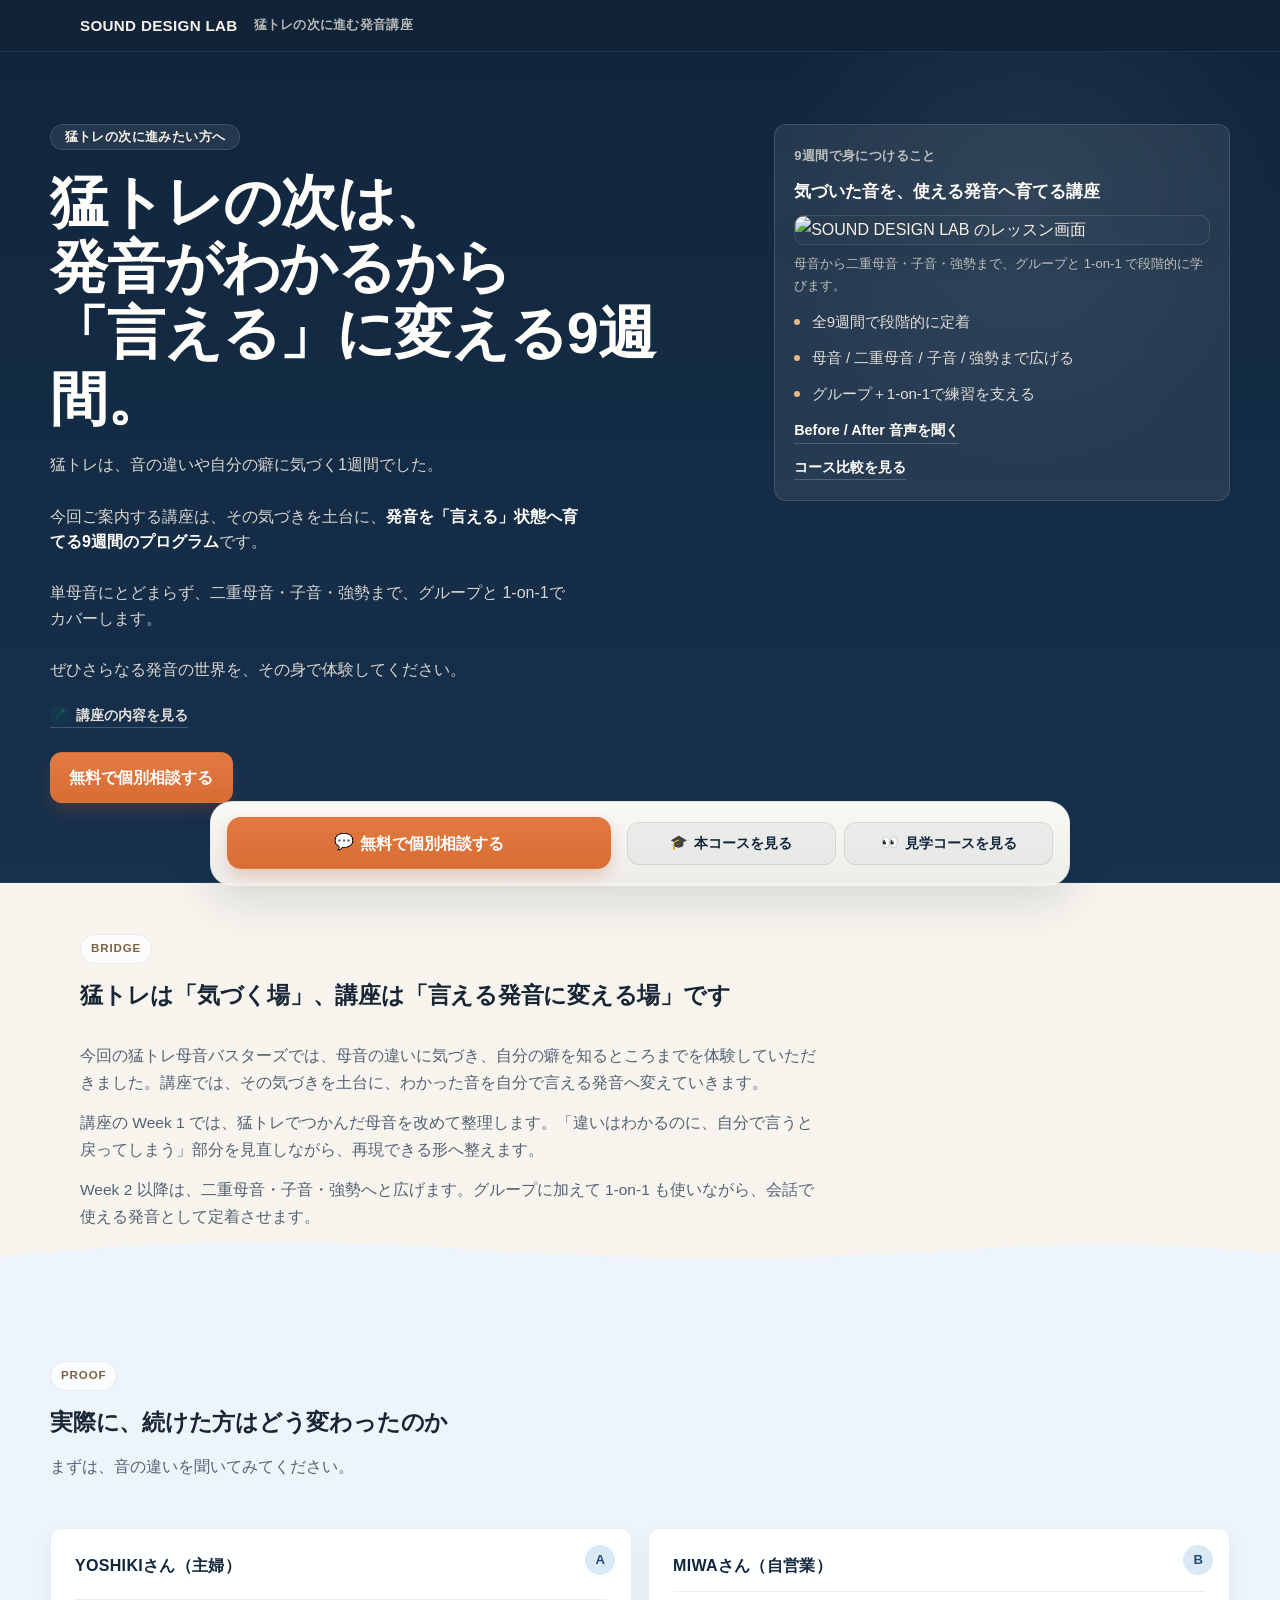
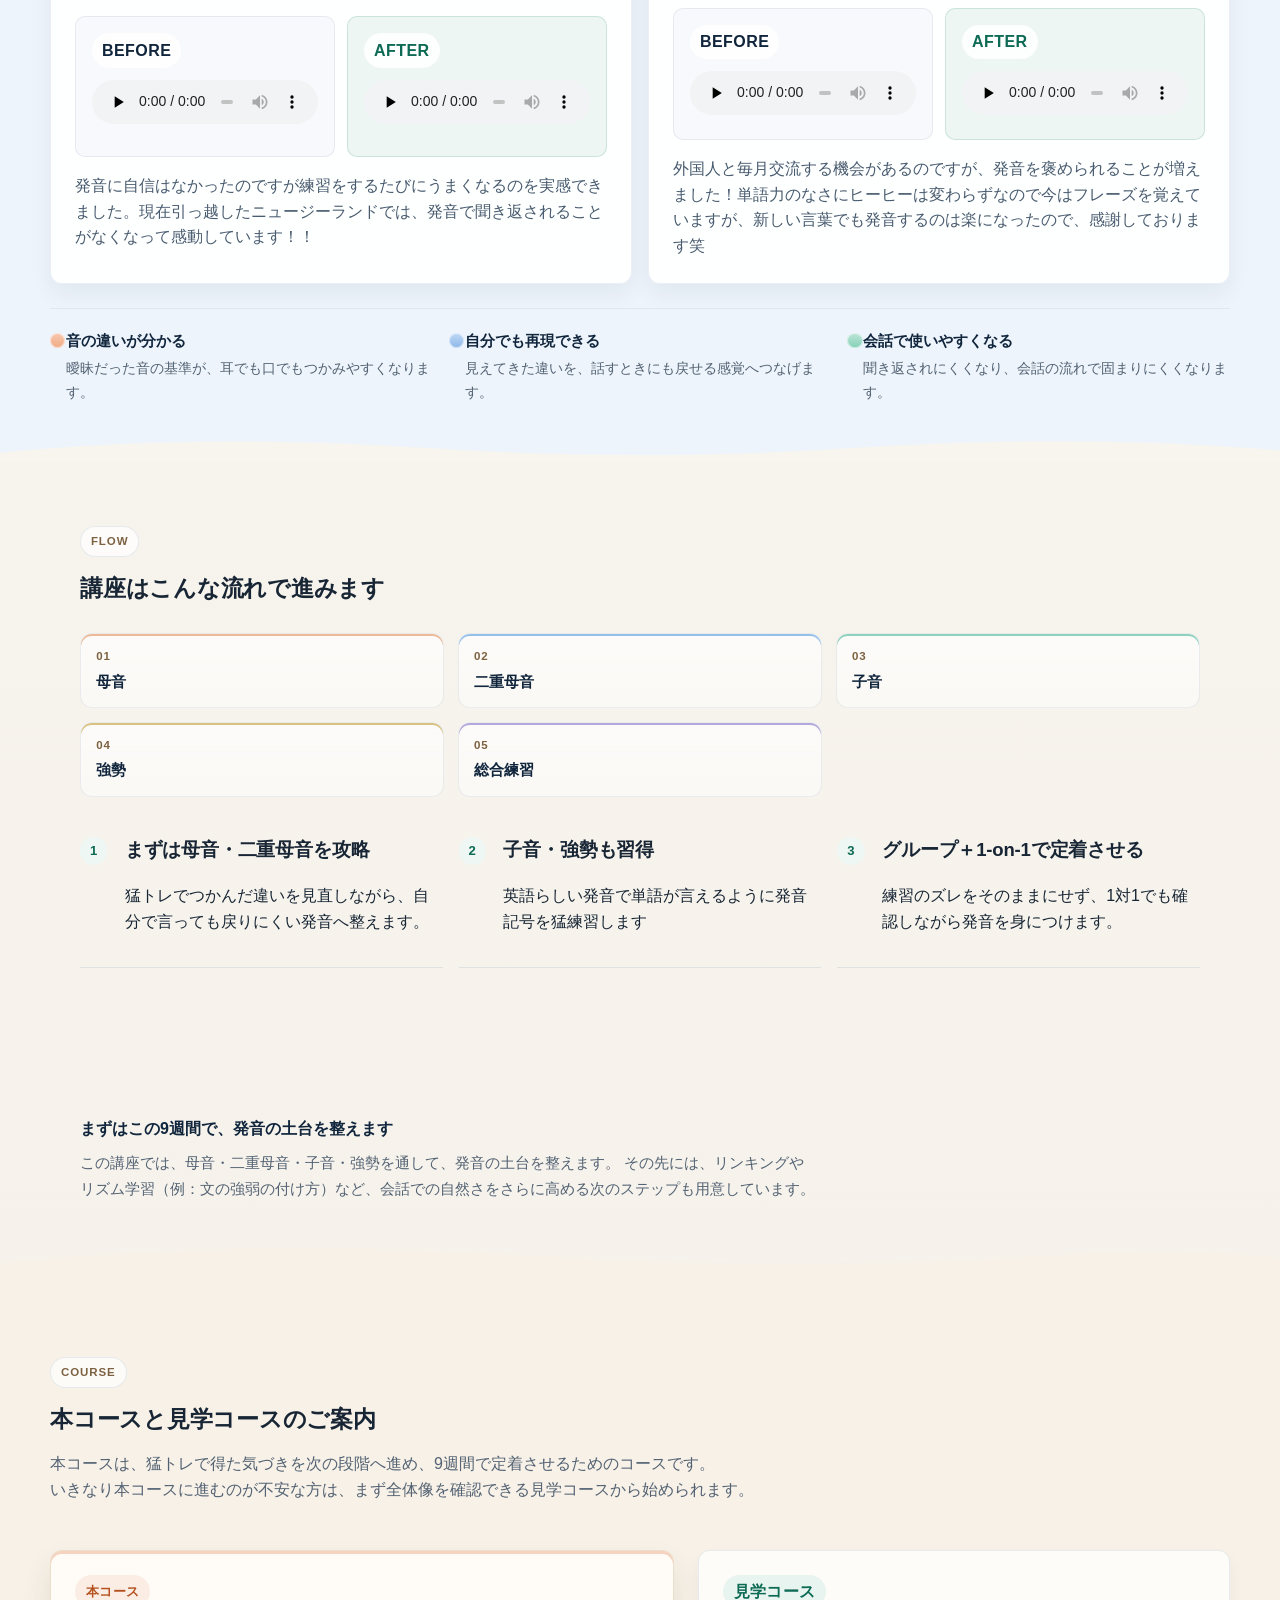
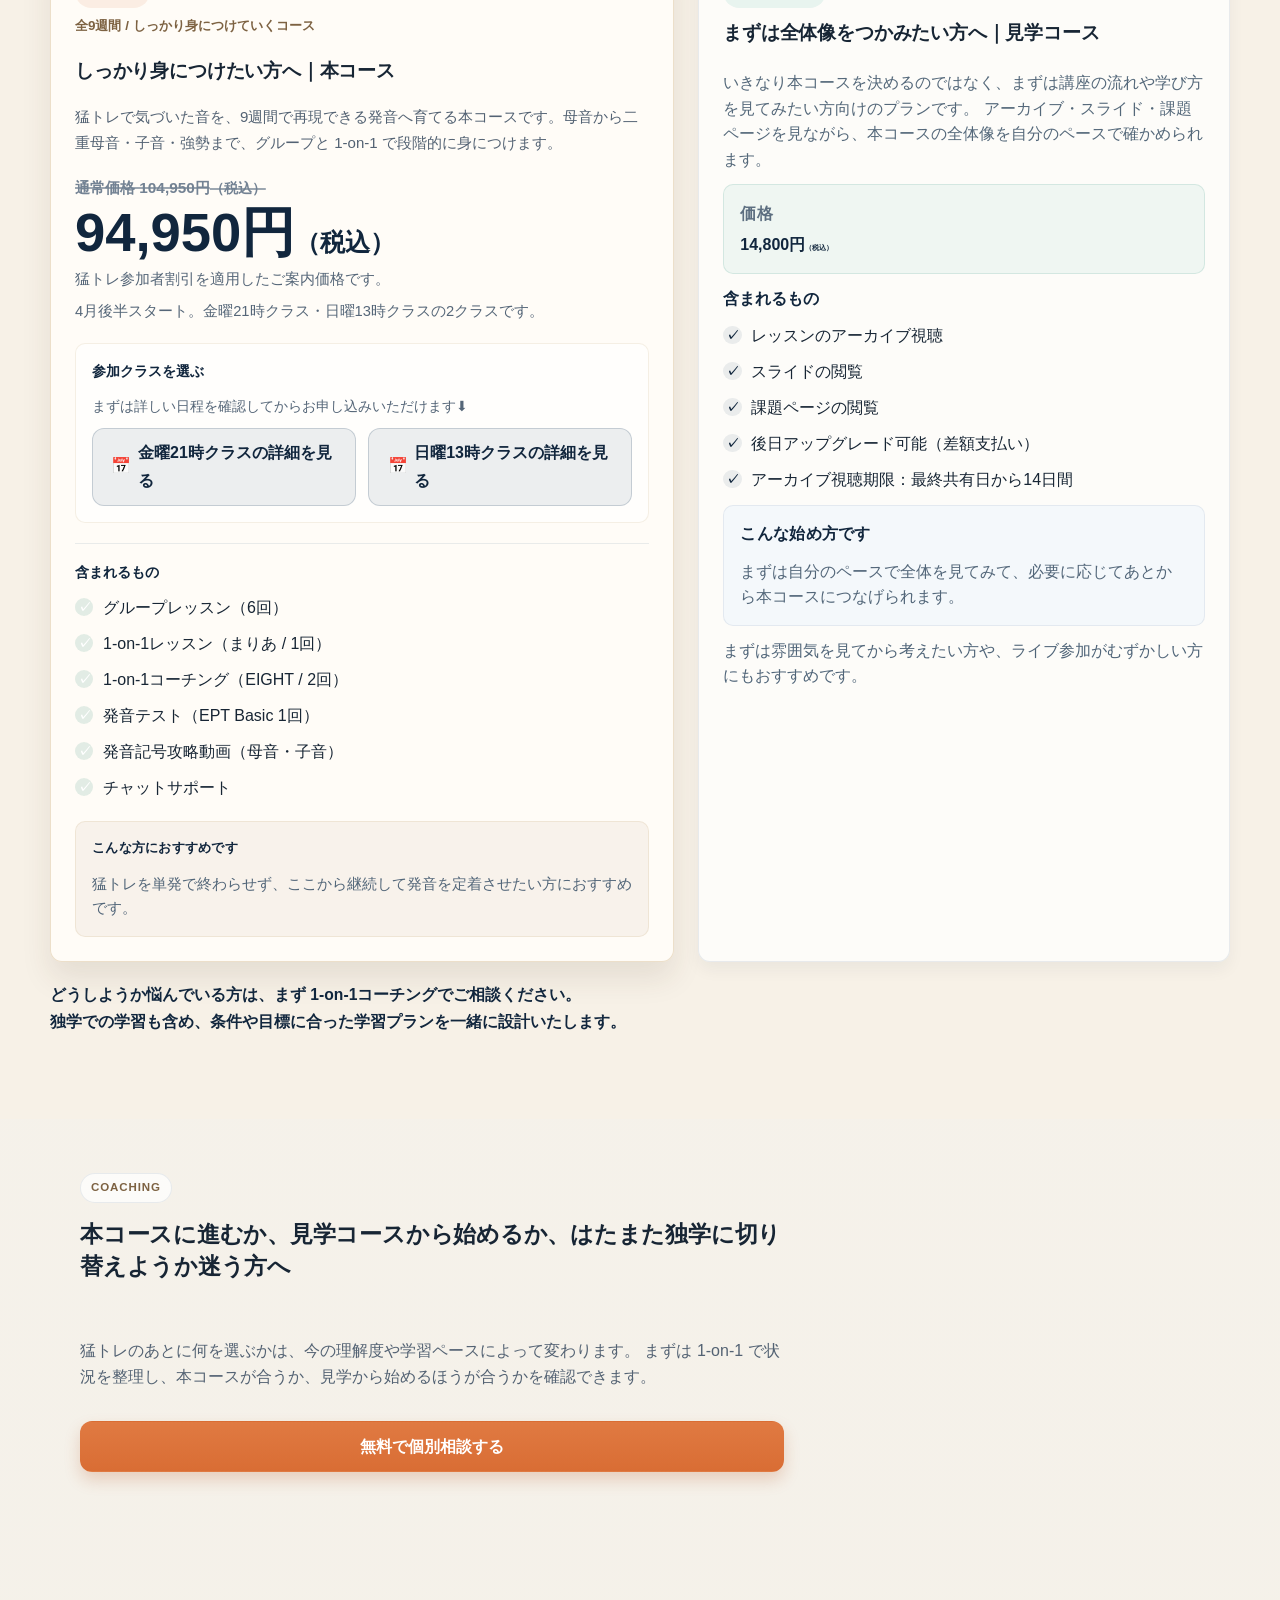
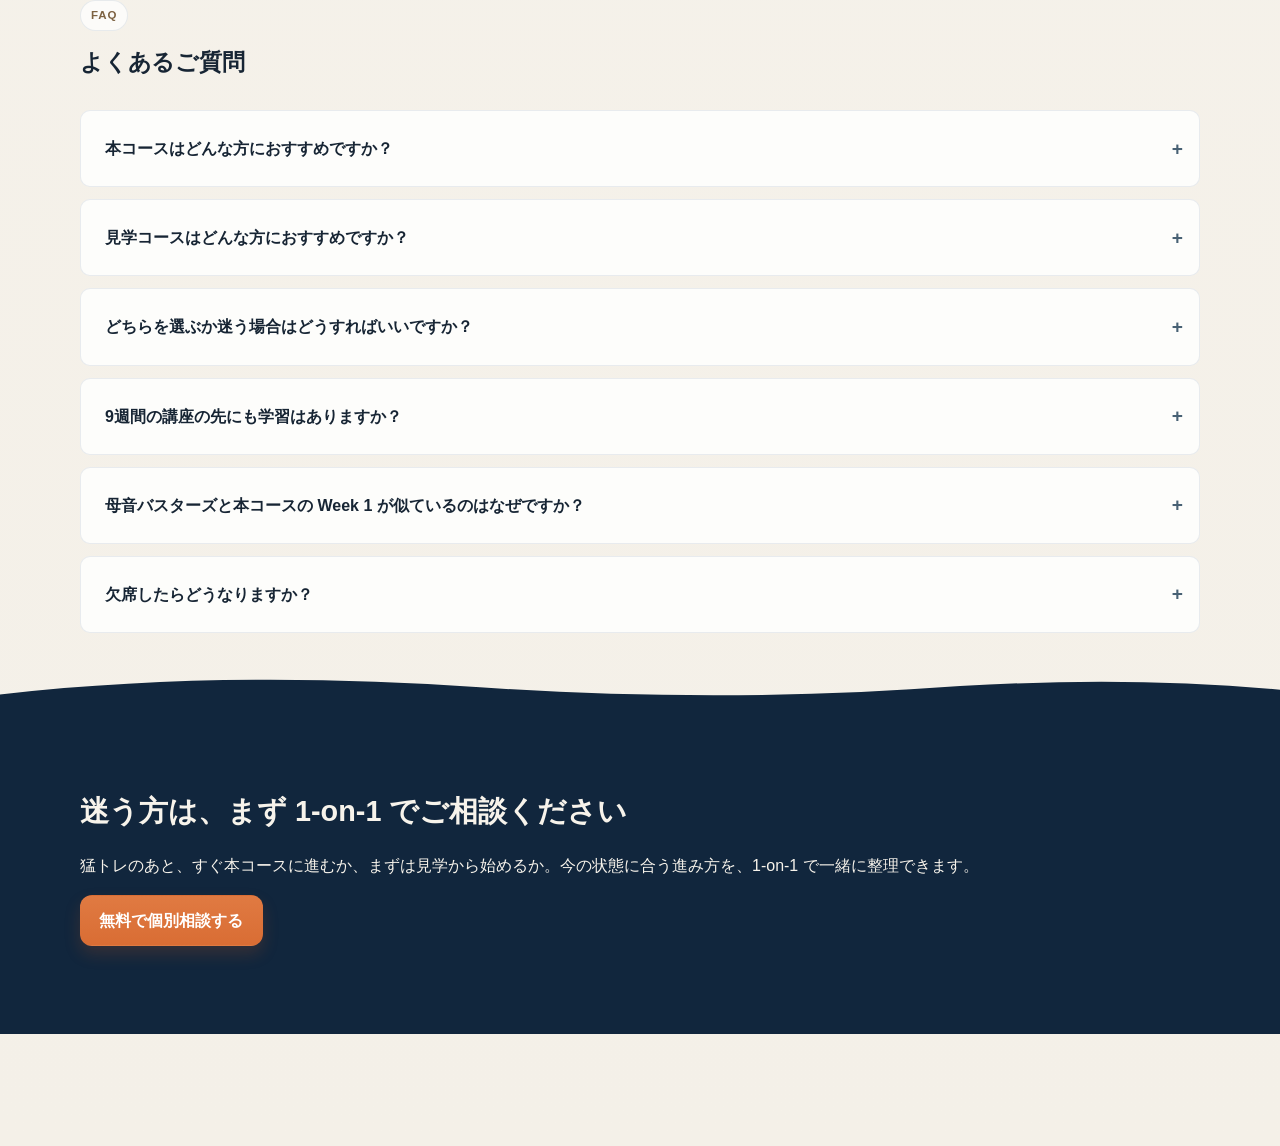
==== commit 83886cd0: "Add files via upload" ====
--- a/index.html
+++ b/index.html
@@ -24,9 +24,9 @@
           <div class="hero-copy hero-copy-centered reveal">
             <p class="hero-kicker">猛トレの次に進みたい方へ</p>
             <h1>
-              9週間で、<br />
-              発音を<br />
-              次のステージへ。
+              猛トレの次は、<br />
+              発音がわかるから<br />
+              「言える」に変える9週間。
             </h1>
             <p class="hero-sub">
               猛トレは、音の違いや自分の癖に気づく1週間でした。<br />
@@ -44,7 +44,7 @@
                 href="https://www.jicoo.com/t/eimari/e/5_bTXBk9Qv0w"
                 target="_blank"
                 rel="noopener noreferrer"
-                >まずは1-on-1で相談する</a
+                >無料で個別相談する</a
               >
             </div>
           </div>
@@ -321,7 +321,7 @@
               href="https://www.jicoo.com/t/eimari/e/5_bTXBk9Qv0w"
               target="_blank"
               rel="noopener noreferrer"
-              >自分に合う進み方を相談する</a
+              >無料で個別相談する</a
             >
           </div>
         </div>
@@ -384,7 +384,7 @@
               href="https://www.jicoo.com/t/eimari/e/5_bTXBk9Qv0w"
               target="_blank"
               rel="noopener noreferrer"
-              >自分に合う進み方を相談する</a
+              >無料で個別相談する</a
             >
           </div>
         </div>
@@ -398,11 +398,11 @@
           href="https://www.jicoo.com/t/eimari/e/5_bTXBk9Qv0w"
           target="_blank"
           rel="noopener noreferrer"
-          >まずは1-on-1で相談する</a
+          ><span class="floating-cta-icon" aria-hidden="true">💬</span>無料で個別相談する</a
         >
         <div class="floating-cta-links">
-          <a class="floating-cta-link" href="#full-course">本コースを見る</a>
-          <a class="floating-cta-link" href="#visit-course">見学コースを見る</a>
+          <a class="floating-cta-link" href="#full-course"><span class="floating-cta-icon" aria-hidden="true">🎓</span>本コースを見る</a>
+          <a class="floating-cta-link" href="#visit-course"><span class="floating-cta-icon" aria-hidden="true">👀</span>見学コースを見る</a>
         </div>
       </div>
     </div>
--- a/styles.css
+++ b/styles.css
@@ -1923,6 +1923,10 @@
   width: 100%;
   min-height: 52px;
   border-radius: 14px;
+  display: inline-flex;
+  align-items: center;
+  justify-content: center;
+  gap: 0.42rem;
 }
 
 .floating-cta-links {
@@ -1935,6 +1939,7 @@
   display: inline-flex;
   align-items: center;
   justify-content: center;
+  gap: 0.38rem;
   min-height: 42px;
   padding: 0.7rem 0.9rem;
   border-radius: 12px;
@@ -1946,6 +1951,11 @@
   text-decoration: none;
   line-height: 1.35;
   text-align: center;
+}
+
+.floating-cta-icon {
+  line-height: 1;
+  transform: translateY(-1px);
 }
 
 .floating-cta-link:hover {
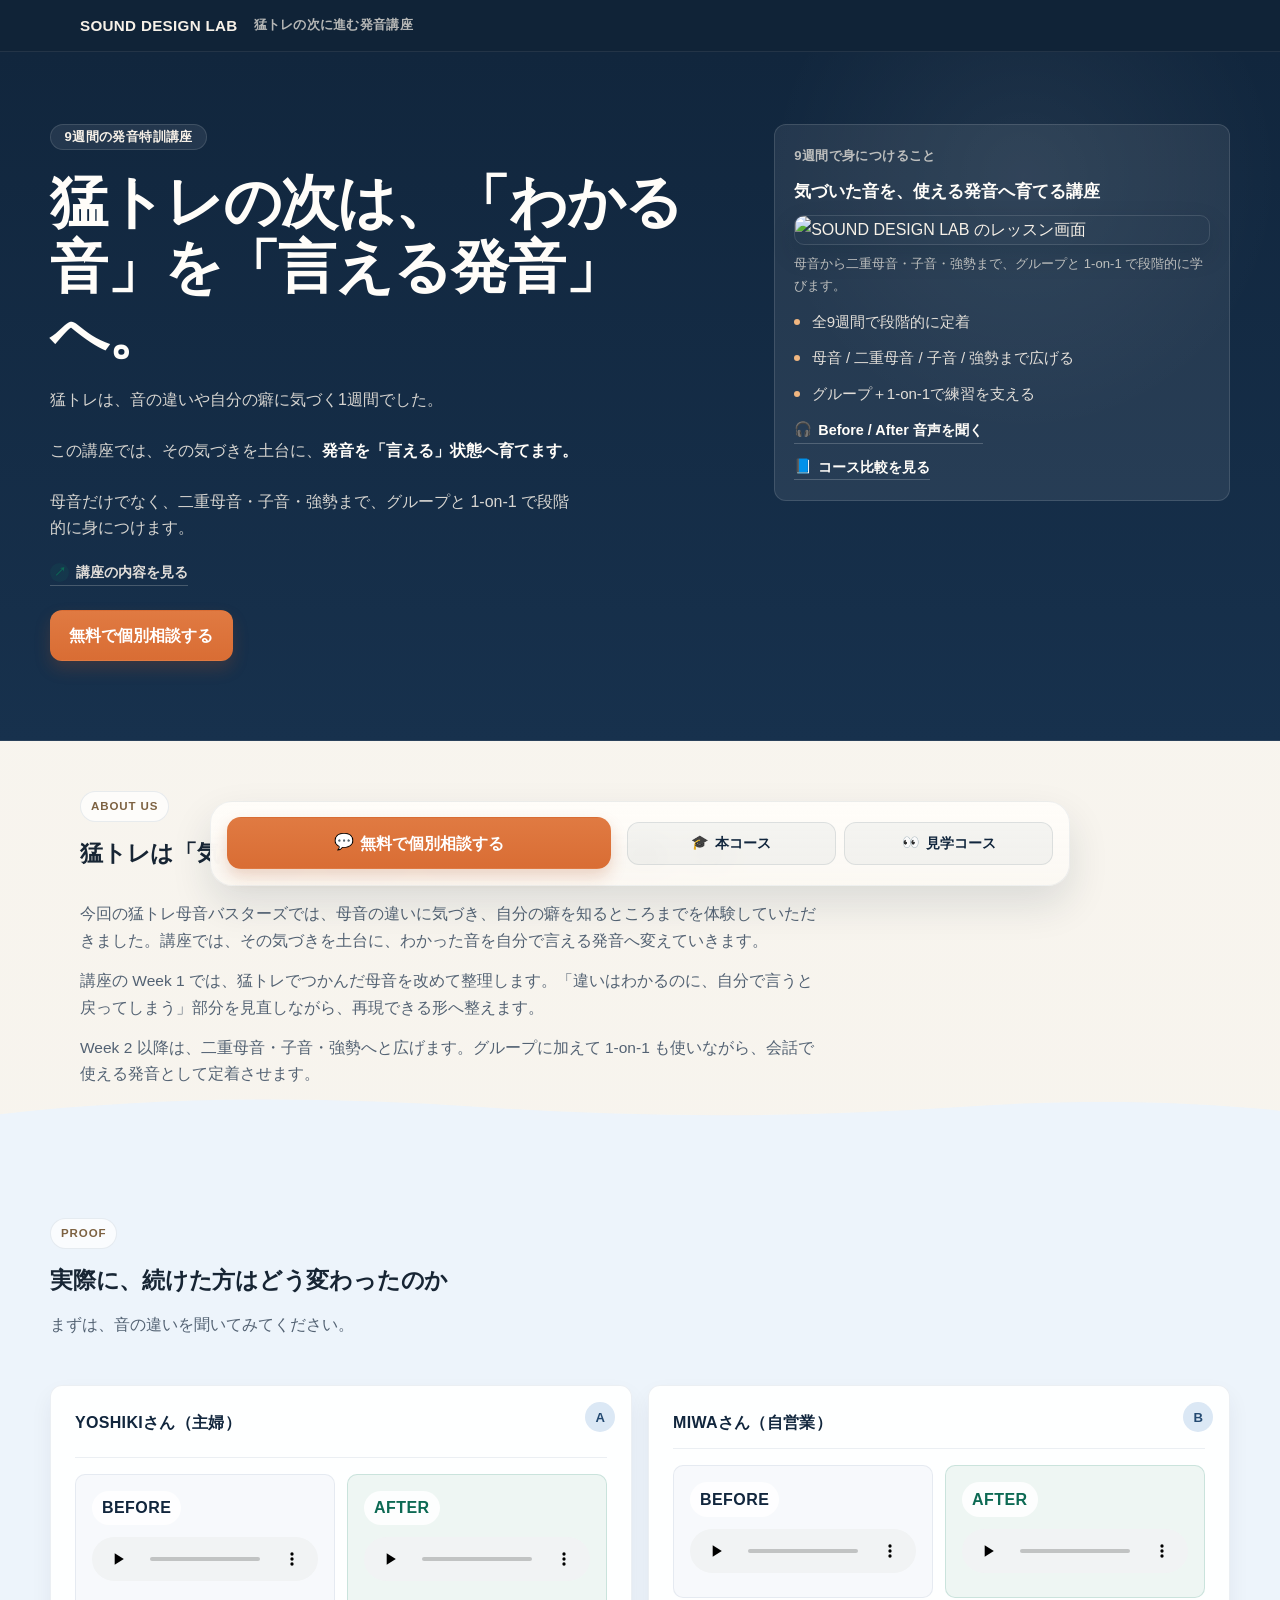
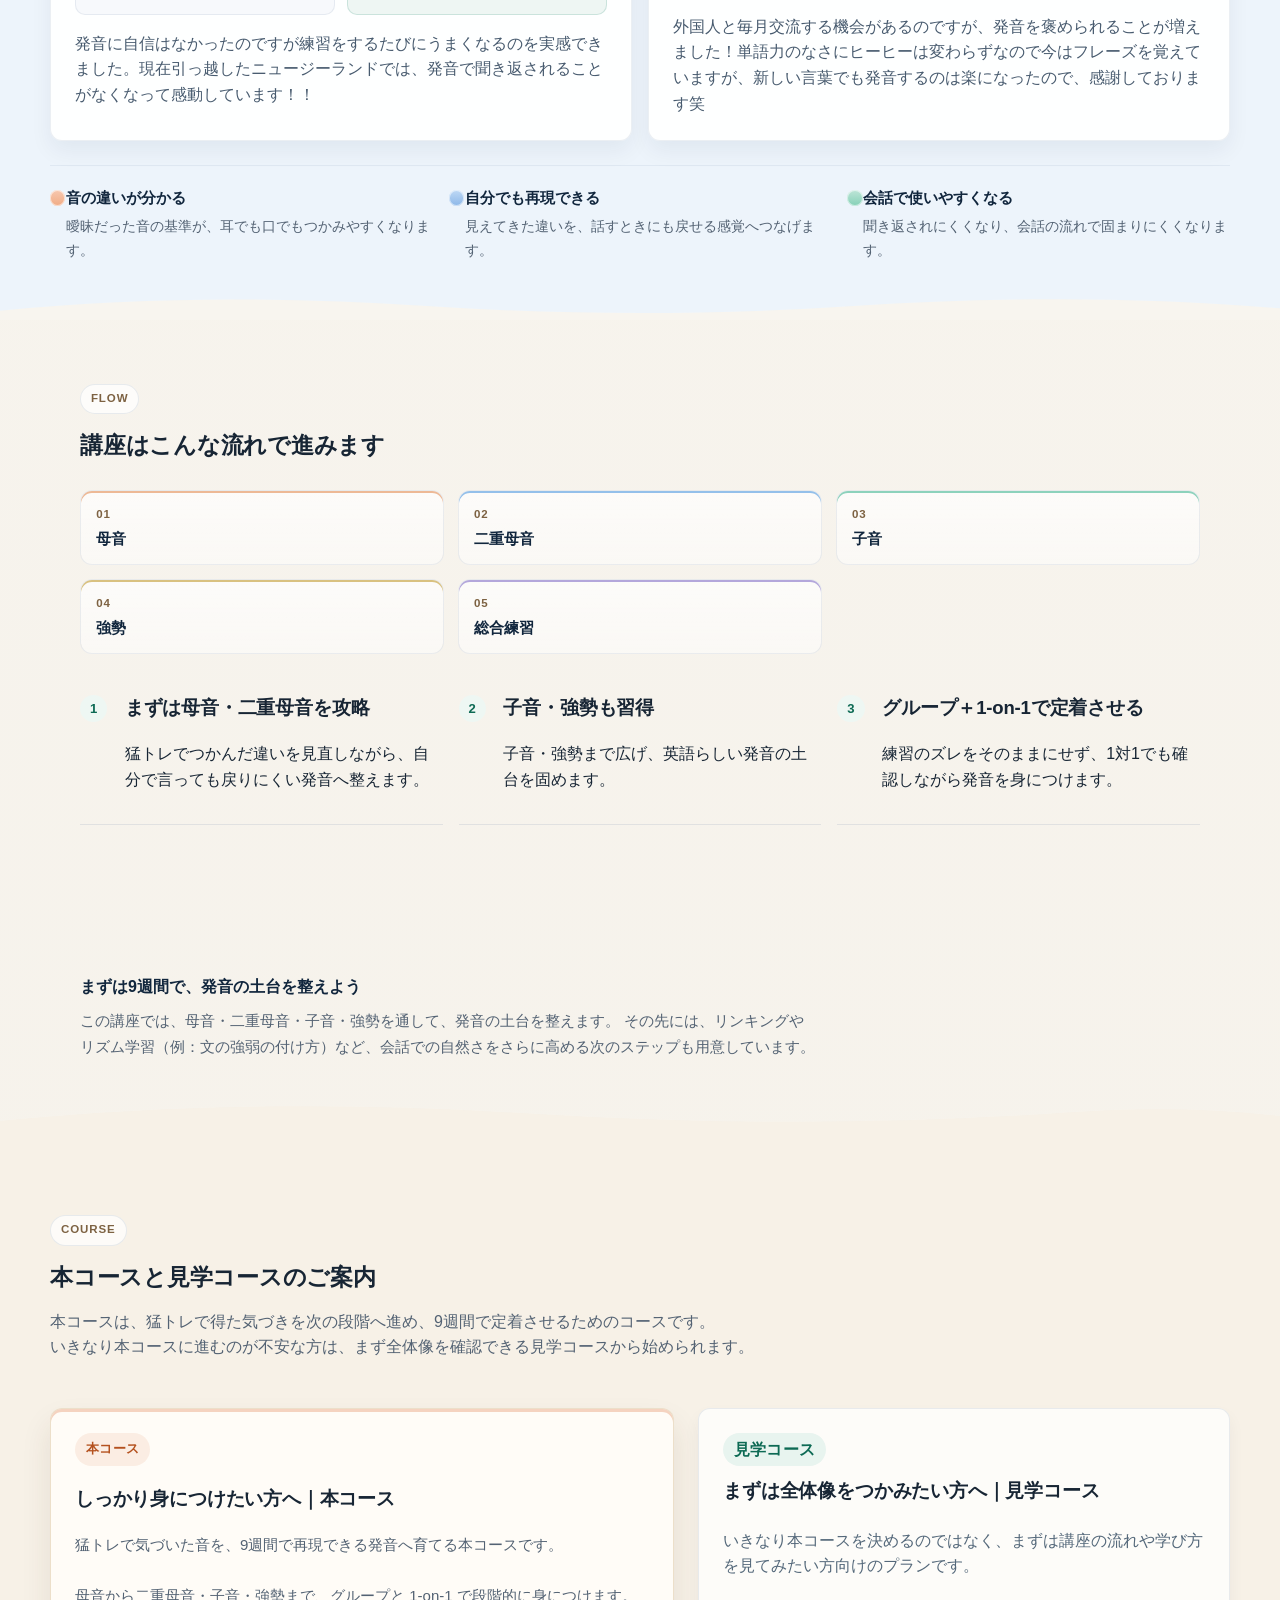
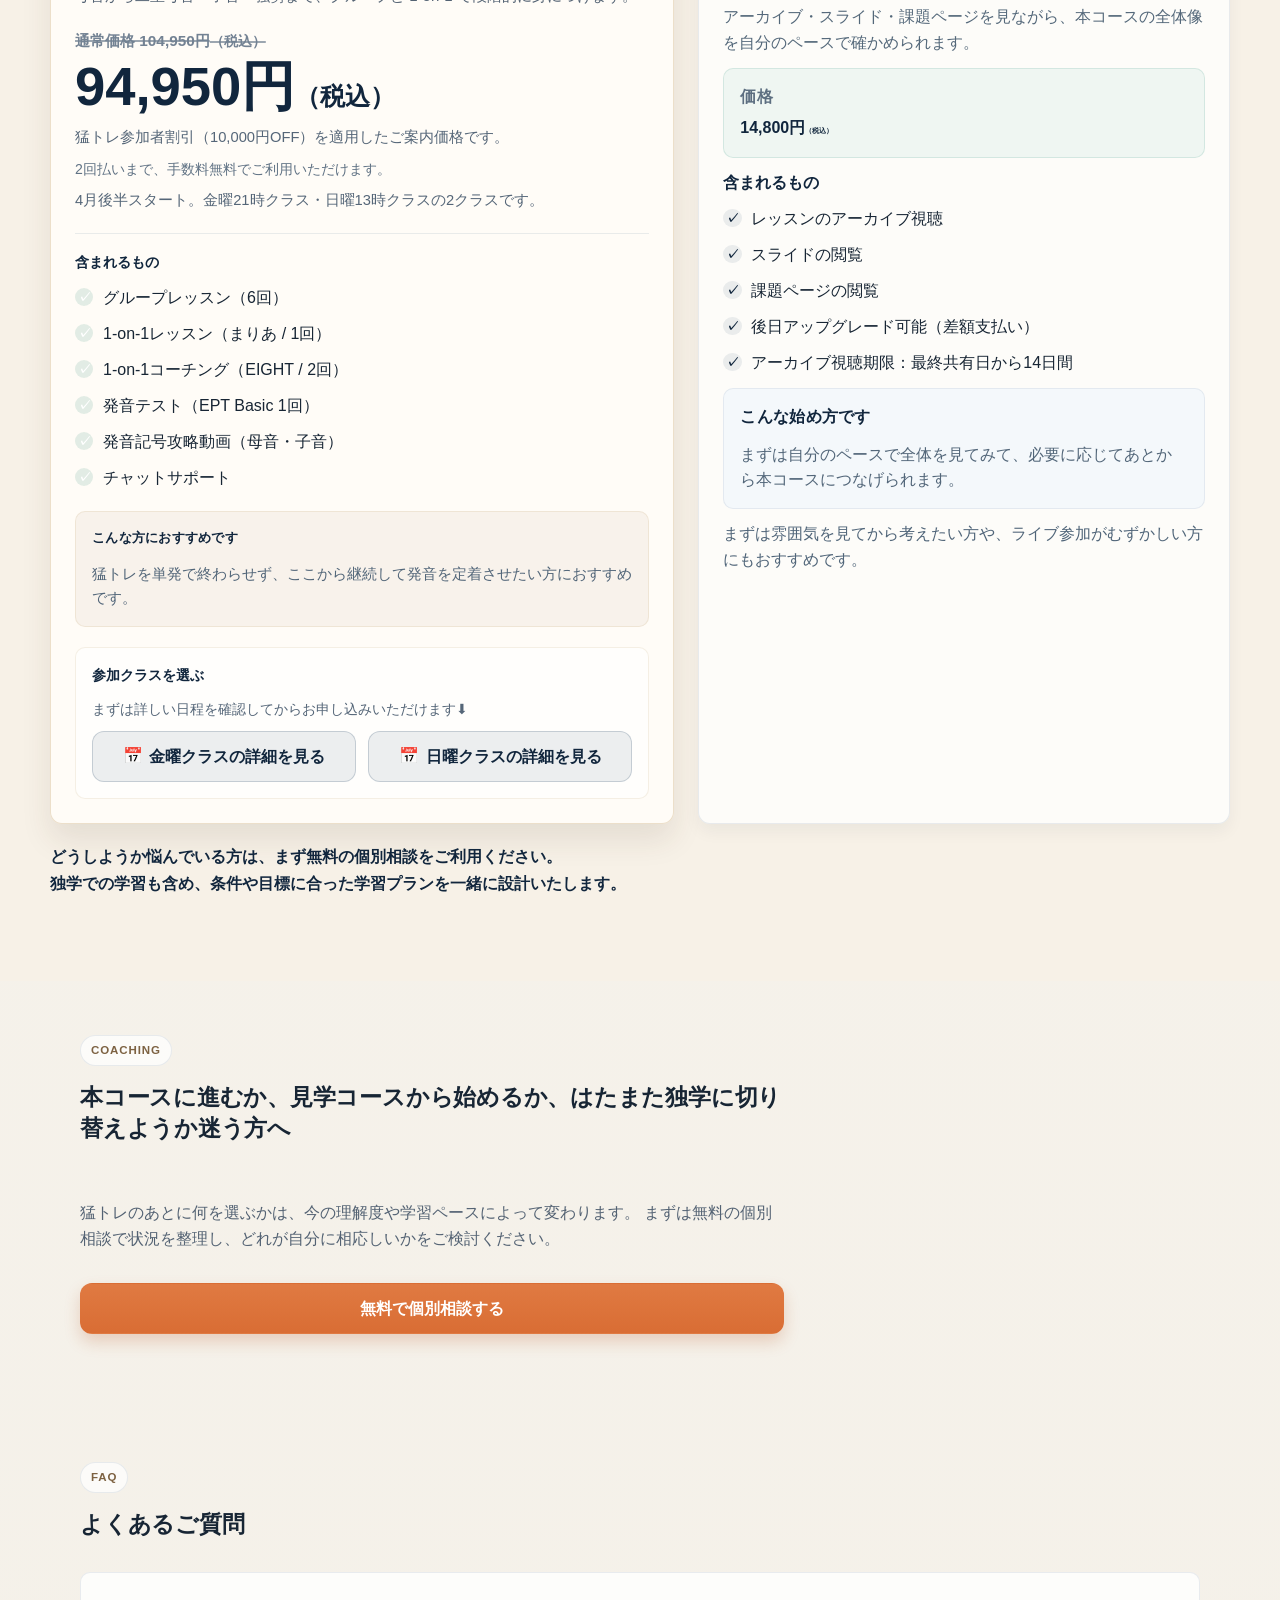
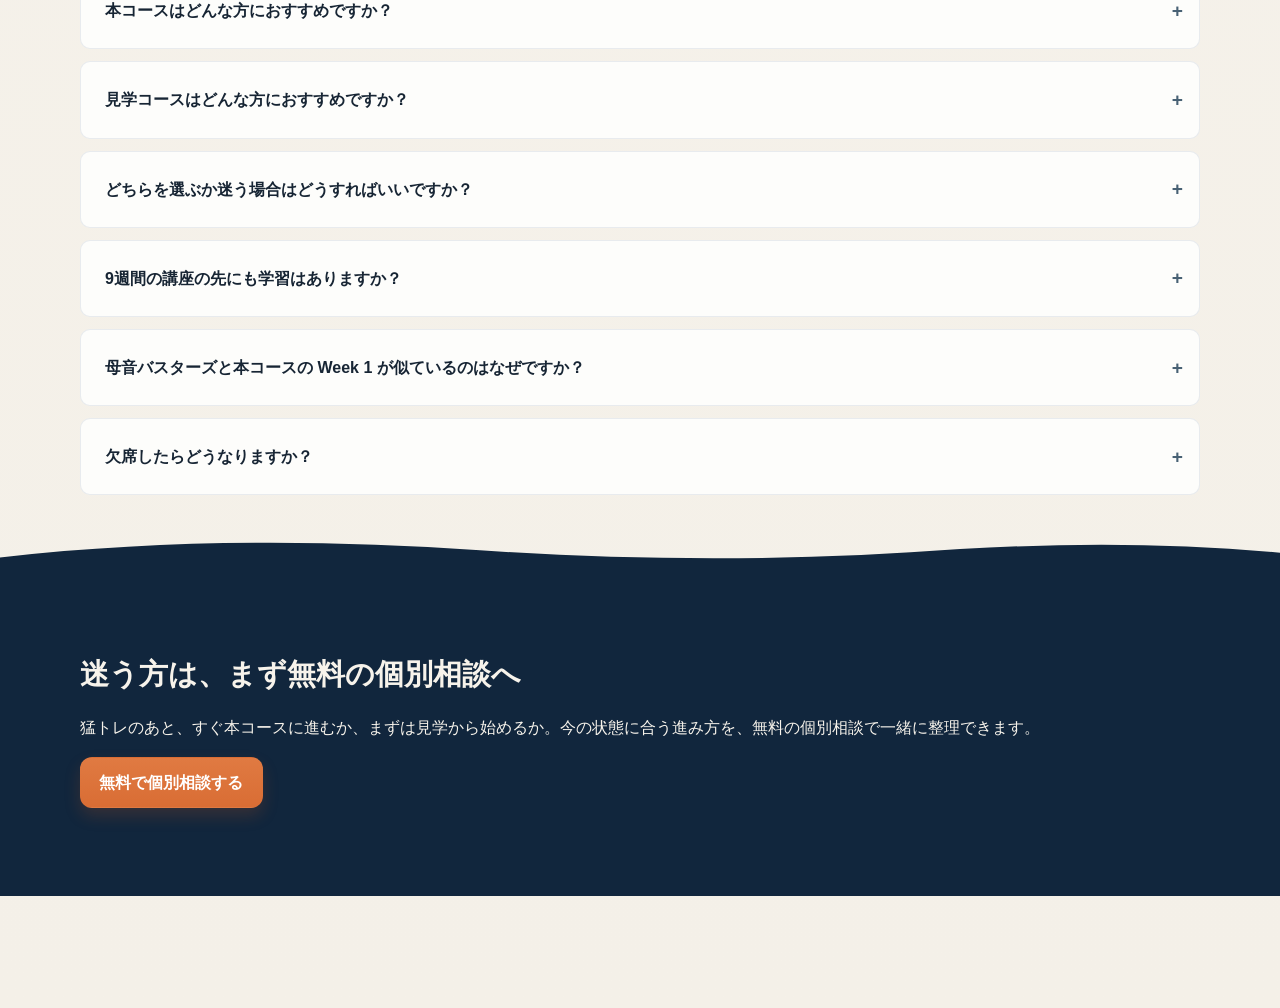
==== commit 876e2938: "Add files via upload" ====
--- a/index.html
+++ b/index.html
@@ -6,7 +6,7 @@
     <title>講座のご案内｜SOUND DESIGN LAB</title>
     <meta
       name="description"
-      content="猛トレで気づいた発音を、9週間で使える発音へ。母音から二重母音・子音・強勢まで学べる講座です。迷う方は1-on-1で相談できます。"
+      content="猛トレで気づいた発音を、9週間で使える発音へ。母音から二重母音・子音・強勢まで学べる講座です。迷う方は無料の個別相談をご利用いただけます。"
     />
     <link rel="stylesheet" href="styles.css" />
   </head>
@@ -22,20 +22,14 @@
       <div class="container hero-shell">
         <div class="hero-layout">
           <div class="hero-copy hero-copy-centered reveal">
-            <p class="hero-kicker">猛トレの次に進みたい方へ</p>
-            <h1>
-              猛トレの次は、<br />
-              発音がわかるから<br />
-              「言える」に変える9週間。
-            </h1>
+            <p class="hero-kicker">9週間の発音特訓講座</p>
+            <h1>猛トレの次は、「わかる音」を「言える発音」へ。</h1>
             <p class="hero-sub">
               猛トレは、音の違いや自分の癖に気づく1週間でした。<br />
               <br />
-              今回ご案内する講座は、その気づきを土台に、<strong>発音を「言える」状態へ育てる9週間のプログラム</strong>です。<br />
+              この講座では、その気づきを土台に、<strong>発音を「言える」状態へ育てます。</strong><br />
               <br />
-              単母音にとどまらず、二重母音・子音・強勢まで、グループと 1-on-1でカバーします。<br />
-              <br />
-              ぜひさらなる発音の世界を、その身で体験してください。
+              母音だけでなく、二重母音・子音・強勢まで、グループと 1-on-1 で段階的に身につけます。
             </p>
             <a class="hero-proof-link icon-link icon-link-calendar" href="#full-course">講座の内容を見る</a>
             <div class="hero-cta">
@@ -63,8 +57,8 @@
                 <li>グループ＋1-on-1で練習を支える</li>
               </ul>
               <div class="hero-aside-links">
-                <a class="hero-aside-link" href="#proof">Before / After 音声を聞く</a>
-                <a class="hero-aside-link" href="#course-comparison">コース比較を見る</a>
+                <a class="hero-aside-link" href="#proof"><span class="hero-aside-link-icon" aria-hidden="true">🎧</span>Before / After 音声を聞く</a>
+                <a class="hero-aside-link" href="#course-comparison"><span class="hero-aside-link-icon" aria-hidden="true">📘</span>コース比較を見る</a>
               </div>
             </div>
           </aside>
@@ -76,7 +70,7 @@
       <section class="section-space section-quiet" id="relation">
         <div class="container reveal">
           <div class="section-head section-head-tight">
-            <p class="section-chip">Bridge</p>
+            <p class="section-chip">ABOUT US</p>
             <h2 class="section-title">猛トレは「気づく場」、講座は「言える発音に変える場」です</h2>
           </div>
           <div class="bridge-copy">
@@ -191,7 +185,7 @@
             </article>
             <article class="future-card" data-icon="2">
               <h3>子音・強勢も習得</h3>
-              <p>英語らしい発音で単語が言えるように発音記号を猛練習します</p>
+              <p>子音・強勢まで広げ、英語らしい発音の土台を固めます。</p>
             </article>
             <article class="future-card" data-icon="3">
               <h3>グループ＋1-on-1で定着させる</h3>
@@ -204,7 +198,7 @@
       <section class="section-space section-quiet" id="next-step">
         <div class="container reveal">
           <div class="future-bridge-note">
-            <p class="future-bridge-title">まずはこの9週間で、発音の土台を整えます</p>
+            <p class="future-bridge-title">まずは9週間で、発音の土台を整えよう</p>
             <p class="future-bridge-copy">
               この講座では、母音・二重母音・子音・強勢を通して、発音の土台を整えます。
               その先には、リンキングやリズム学習（例：文の強弱の付け方）など、会話での自然さをさらに高める次のステップも用意しています。
@@ -227,31 +221,15 @@
             <article class="offer-card course-main-card" id="full-course">
               <div class="offer-header">
                 <p class="offer-kicker">本コース</p>
-                <p class="price-label">全9週間 / しっかり身につけていくコース</p>
               </div>
               <h3 class="course-summary-title">しっかり身につけたい方へ｜本コース</h3>
-              <p class="course-summary-copy">猛トレで気づいた音を、9週間で再現できる発音へ育てる本コースです。母音から二重母音・子音・強勢まで、グループと 1-on-1 で段階的に身につけます。</p>
+              <p class="course-summary-copy">猛トレで気づいた音を、9週間で再現できる発音へ育てる本コースです。<br /><br />母音から二重母音・子音・強勢まで、グループと 1-on-1 で段階的に身につけます。</p>
               <div class="price-stack">
                 <p class="price-original">通常価格 104,950円<span>（税込）</span></p>
                 <p class="price">94,950円<span>（税込）</span></p>
-                <p class="price-note">猛トレ参加者割引を適用したご案内価格です。</p>
+                <p class="price-note">猛トレ参加者割引（10,000円OFF）を適用したご案内価格です。</p>
+                <p class="price-subnote">2回払いまで、手数料無料でご利用いただけます。</p>
                 <p class="offer-urgency">4月後半スタート。金曜21時クラス・日曜13時クラスの2クラスです。</p>
-              </div>
-              <div class="mosh-cta-group" aria-label="本コース申し込み">
-                <p class="mosh-cta-label">参加クラスを選ぶ</p>
-                <p class="mosh-cta-note">まずは詳しい日程を確認してからお申し込みいただけます⬇︎</p>
-                <div class="mosh-cta-buttons">
-                  <a
-                    class="btn btn-secondary mosh-cta-button"
-                    href="schedule.html#friday"
-                    ><span class="mosh-cta-icon" aria-hidden="true">📅</span>金曜21時クラスの詳細を見る</a
-                  >
-                  <a
-                    class="btn btn-secondary mosh-cta-button"
-                    href="schedule.html#sunday"
-                    ><span class="mosh-cta-icon" aria-hidden="true">📅</span>日曜13時クラスの詳細を見る</a
-                  >
-                </div>
               </div>
               <div class="offer-includes">
                 <p class="offer-includes-title">含まれるもの</p>
@@ -268,6 +246,22 @@
                 <p class="offer-follow-title">こんな方におすすめです</p>
                 <p class="offer-follow-copy">猛トレを単発で終わらせず、ここから継続して発音を定着させたい方におすすめです。</p>
               </div>
+              <div class="mosh-cta-group" aria-label="本コース申し込み">
+                <p class="mosh-cta-label">参加クラスを選ぶ</p>
+                <p class="mosh-cta-note">まずは詳しい日程を確認してからお申し込みいただけます⬇︎</p>
+                <div class="mosh-cta-buttons">
+                  <a
+                    class="btn btn-secondary mosh-cta-button"
+                    href="schedule.html#friday"
+                    ><span class="mosh-cta-icon" aria-hidden="true">📅</span>金曜クラスの詳細を見る</a
+                  >
+                  <a
+                    class="btn btn-secondary mosh-cta-button"
+                    href="schedule.html#sunday"
+                    ><span class="mosh-cta-icon" aria-hidden="true">📅</span>日曜クラスの詳細を見る</a
+                  >
+                </div>
+              </div>
             </article>
 
             <article class="schedule-card course-sub-card" id="visit-course">
@@ -276,7 +270,7 @@
               </div>
               <h3>まずは全体像をつかみたい方へ｜見学コース</h3>
               <p class="schedule-fit">
-                いきなり本コースを決めるのではなく、まずは講座の流れや学び方を見てみたい方向けのプランです。
+                いきなり本コースを決めるのではなく、まずは講座の流れや学び方を見てみたい方向けのプランです。<br /><br />
                 アーカイブ・スライド・課題ページを見ながら、本コースの全体像を自分のペースで確かめられます。
               </p>
               <div class="visit-price-block" aria-label="見学コースの価格">
@@ -301,7 +295,7 @@
             </article>
           </div>
           <p class="course-compare-note">
-            どうしようか悩んでいる方は、まず 1-on-1コーチングでご相談ください。<br />
+            どうしようか悩んでいる方は、まず無料の個別相談をご利用ください。<br />
             独学での学習も含め、条件や目標に合った学習プランを一緒に設計いたします。
           </p>
         </div>
@@ -314,7 +308,7 @@
             <h2 class="section-title">本コースに進むか、見学コースから始めるか、はたまた独学に切り替えようか迷う方へ</h2>
             <p class="section-intro">
               猛トレのあとに何を選ぶかは、今の理解度や学習ペースによって変わります。
-              まずは 1-on-1 で状況を整理し、本コースが合うか、見学から始めるほうが合うかを確認できます。
+              まずは無料の個別相談で状況を整理し、どれが自分に相応しいかをご検討ください。
             </p>
             <a
               class="btn btn-primary"
@@ -376,8 +370,8 @@
 
       <section class="section-space closing" id="closing">
         <div class="container reveal">
-          <h2>迷う方は、まず 1-on-1 でご相談ください</h2>
-          <p>猛トレのあと、すぐ本コースに進むか、まずは見学から始めるか。今の状態に合う進み方を、1-on-1 で一緒に整理できます。</p>
+          <h2>迷う方は、まず無料の個別相談へ</h2>
+          <p>猛トレのあと、すぐ本コースに進むか、まずは見学から始めるか。今の状態に合う進み方を、無料の個別相談で一緒に整理できます。</p>
           <div class="hero-cta">
             <a
               class="btn btn-primary"
@@ -401,8 +395,8 @@
           ><span class="floating-cta-icon" aria-hidden="true">💬</span>無料で個別相談する</a
         >
         <div class="floating-cta-links">
-          <a class="floating-cta-link" href="#full-course"><span class="floating-cta-icon" aria-hidden="true">🎓</span>本コースを見る</a>
-          <a class="floating-cta-link" href="#visit-course"><span class="floating-cta-icon" aria-hidden="true">👀</span>見学コースを見る</a>
+          <a class="floating-cta-link" href="#full-course"><span class="floating-cta-icon" aria-hidden="true">🎓</span>本コース</a>
+          <a class="floating-cta-link" href="#visit-course"><span class="floating-cta-icon" aria-hidden="true">👀</span>見学コース</a>
         </div>
       </div>
     </div>
--- a/styles.css
+++ b/styles.css
@@ -830,11 +830,19 @@
 
 .hero-aside-link {
   width: fit-content;
+  display: inline-flex;
+  align-items: center;
+  gap: 0.38rem;
   color: #fffdf9;
   font-size: 0.9rem;
   font-weight: 700;
   text-decoration: none;
   border-bottom: 1px solid rgba(255, 255, 255, 0.2);
+}
+
+.hero-aside-link-icon {
+  line-height: 1;
+  transform: translateY(-1px);
 }
 
 .hero-aside-link:hover {
@@ -1457,6 +1465,17 @@
   line-height: 1.68;
 }
 
+.price-note {
+  margin-top: 0.28rem;
+}
+
+.price-subnote {
+  margin: 0.08rem 0 0;
+  color: #607284;
+  font-size: 0.88rem;
+  line-height: 1.64;
+}
+
 .offer-includes {
   display: grid;
   gap: var(--space-3);
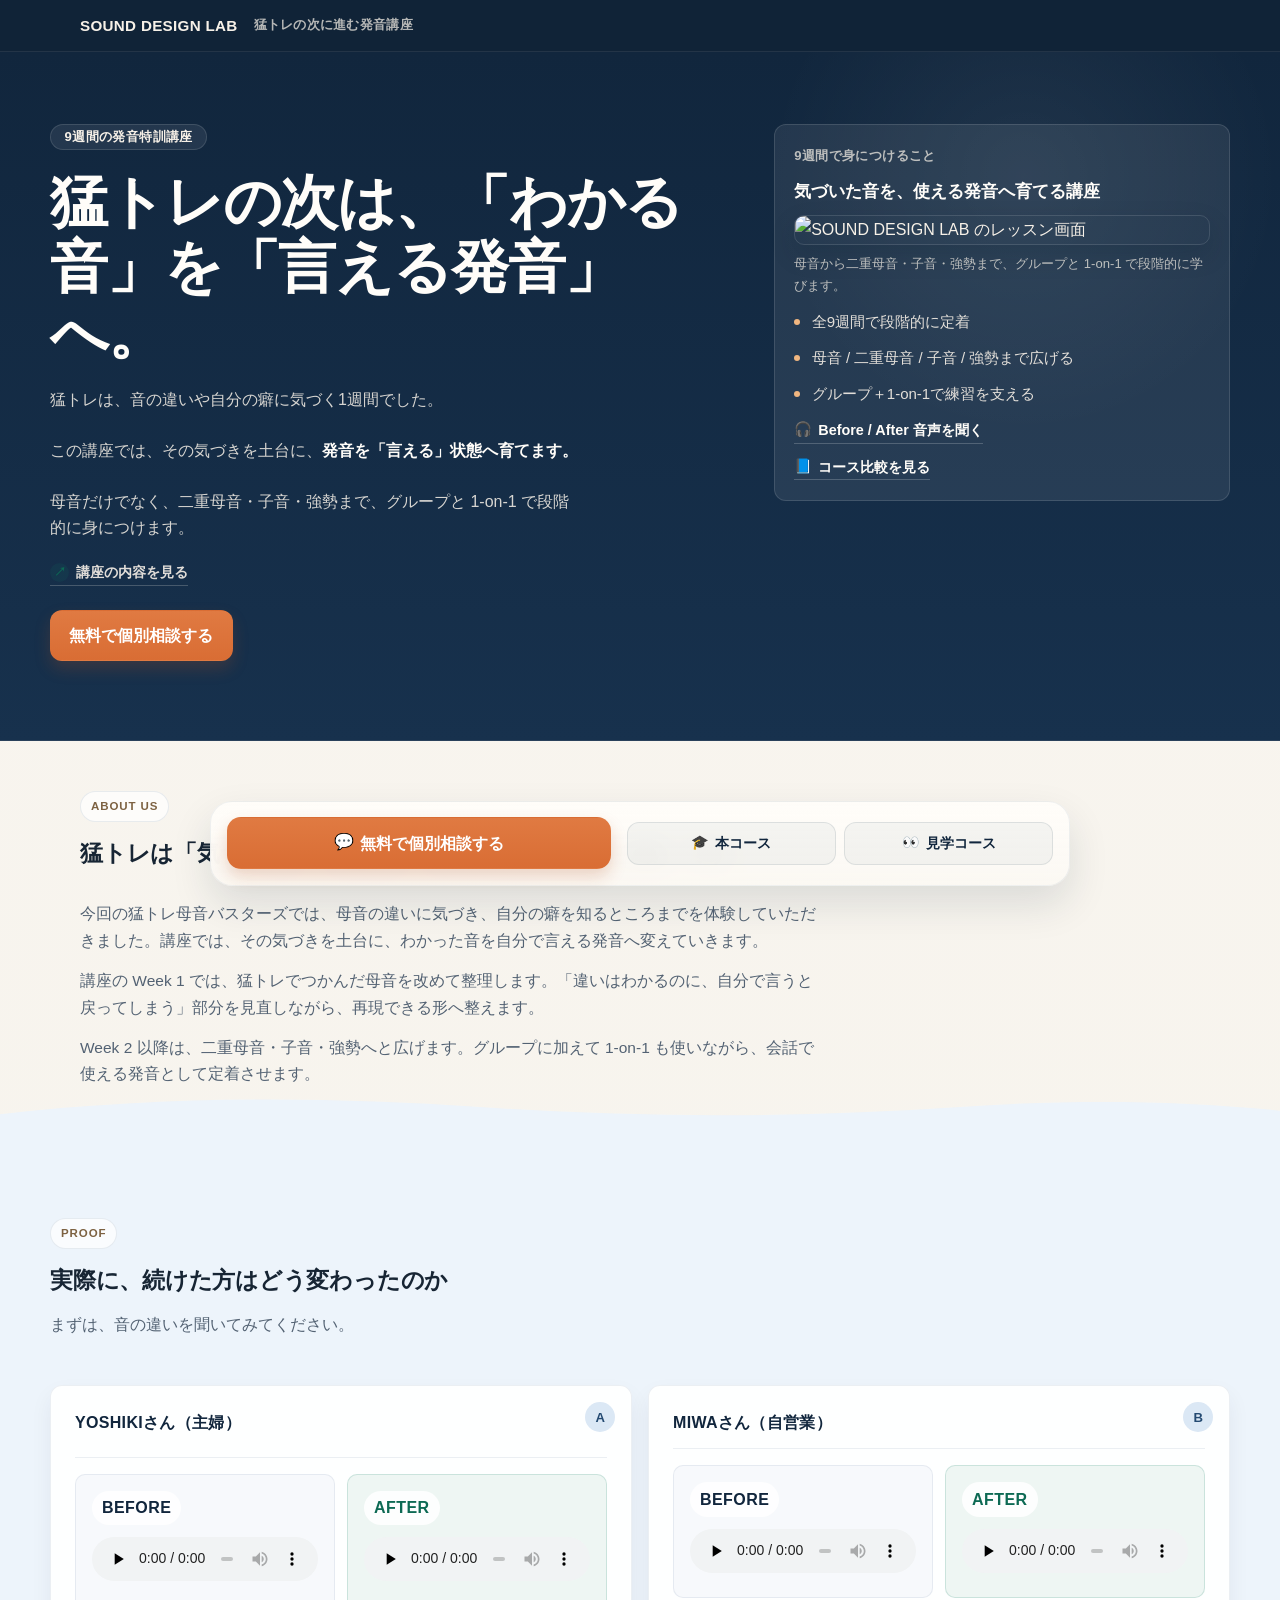
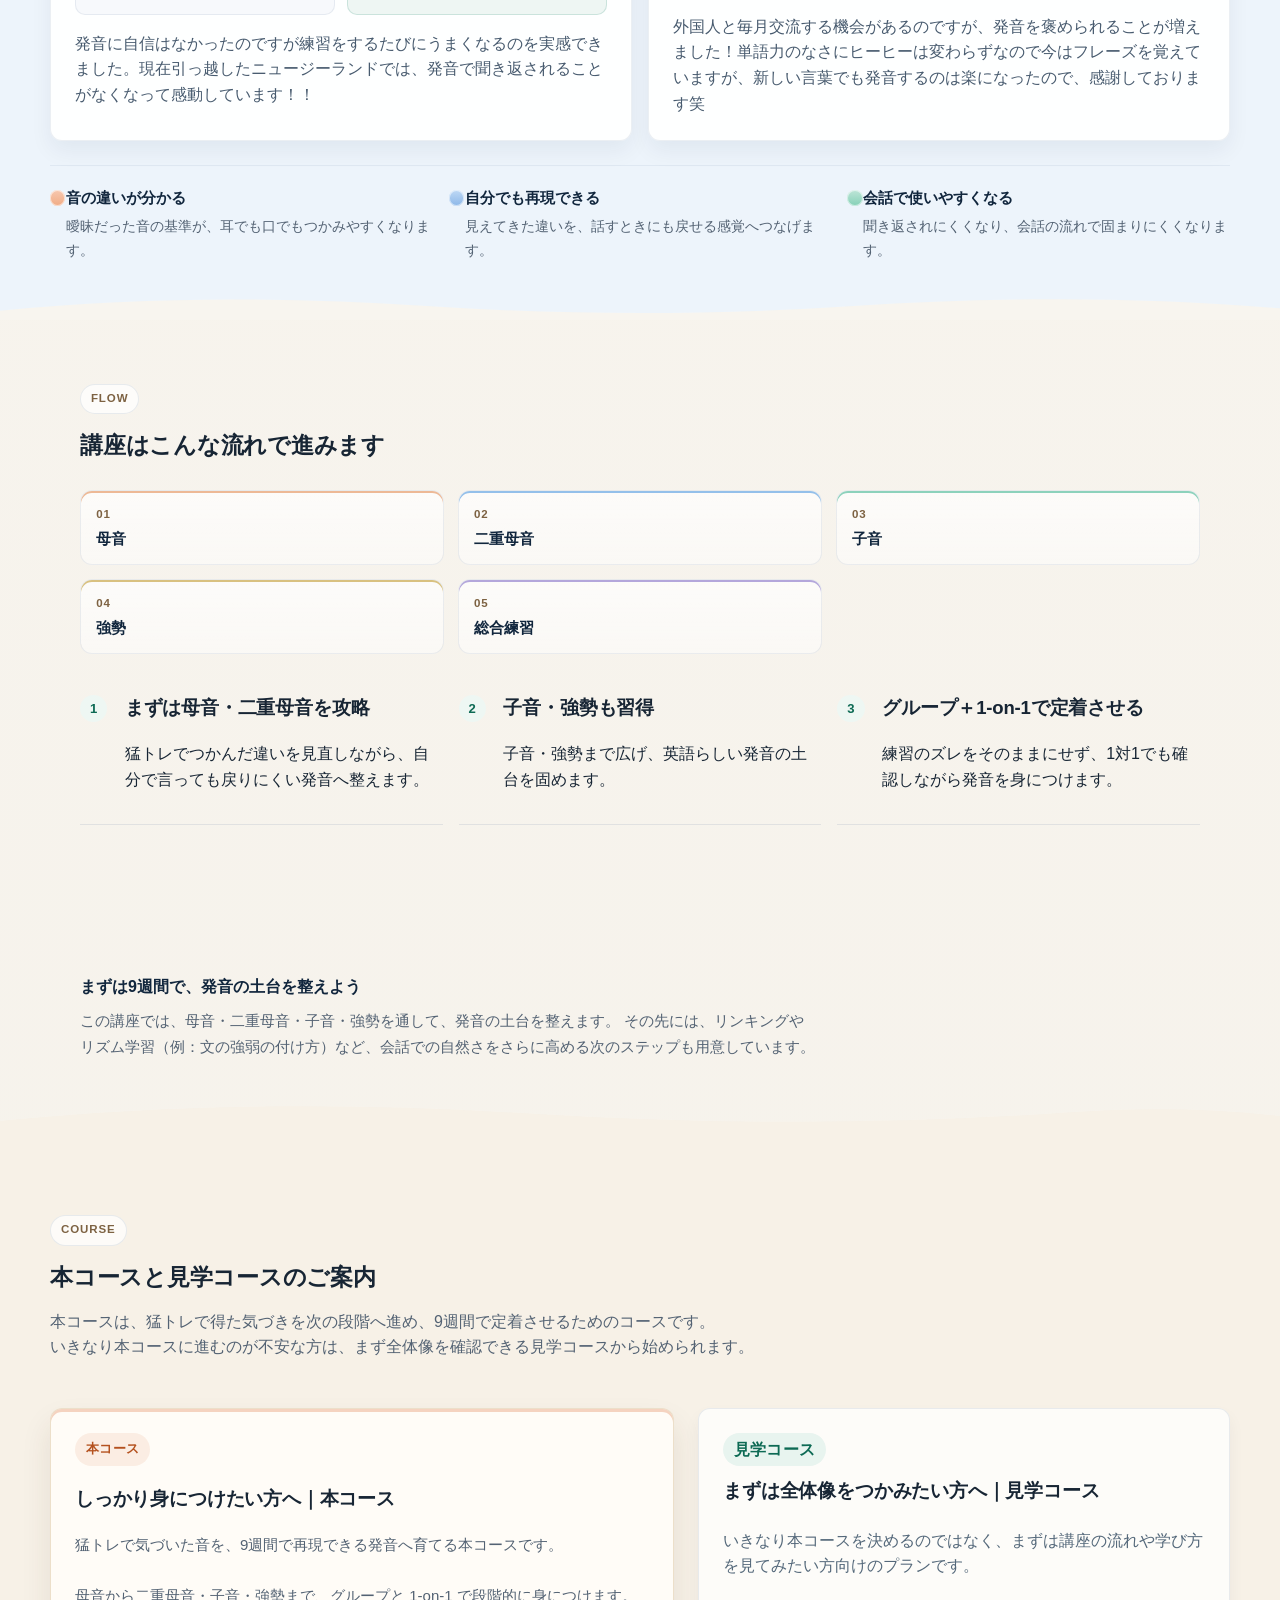
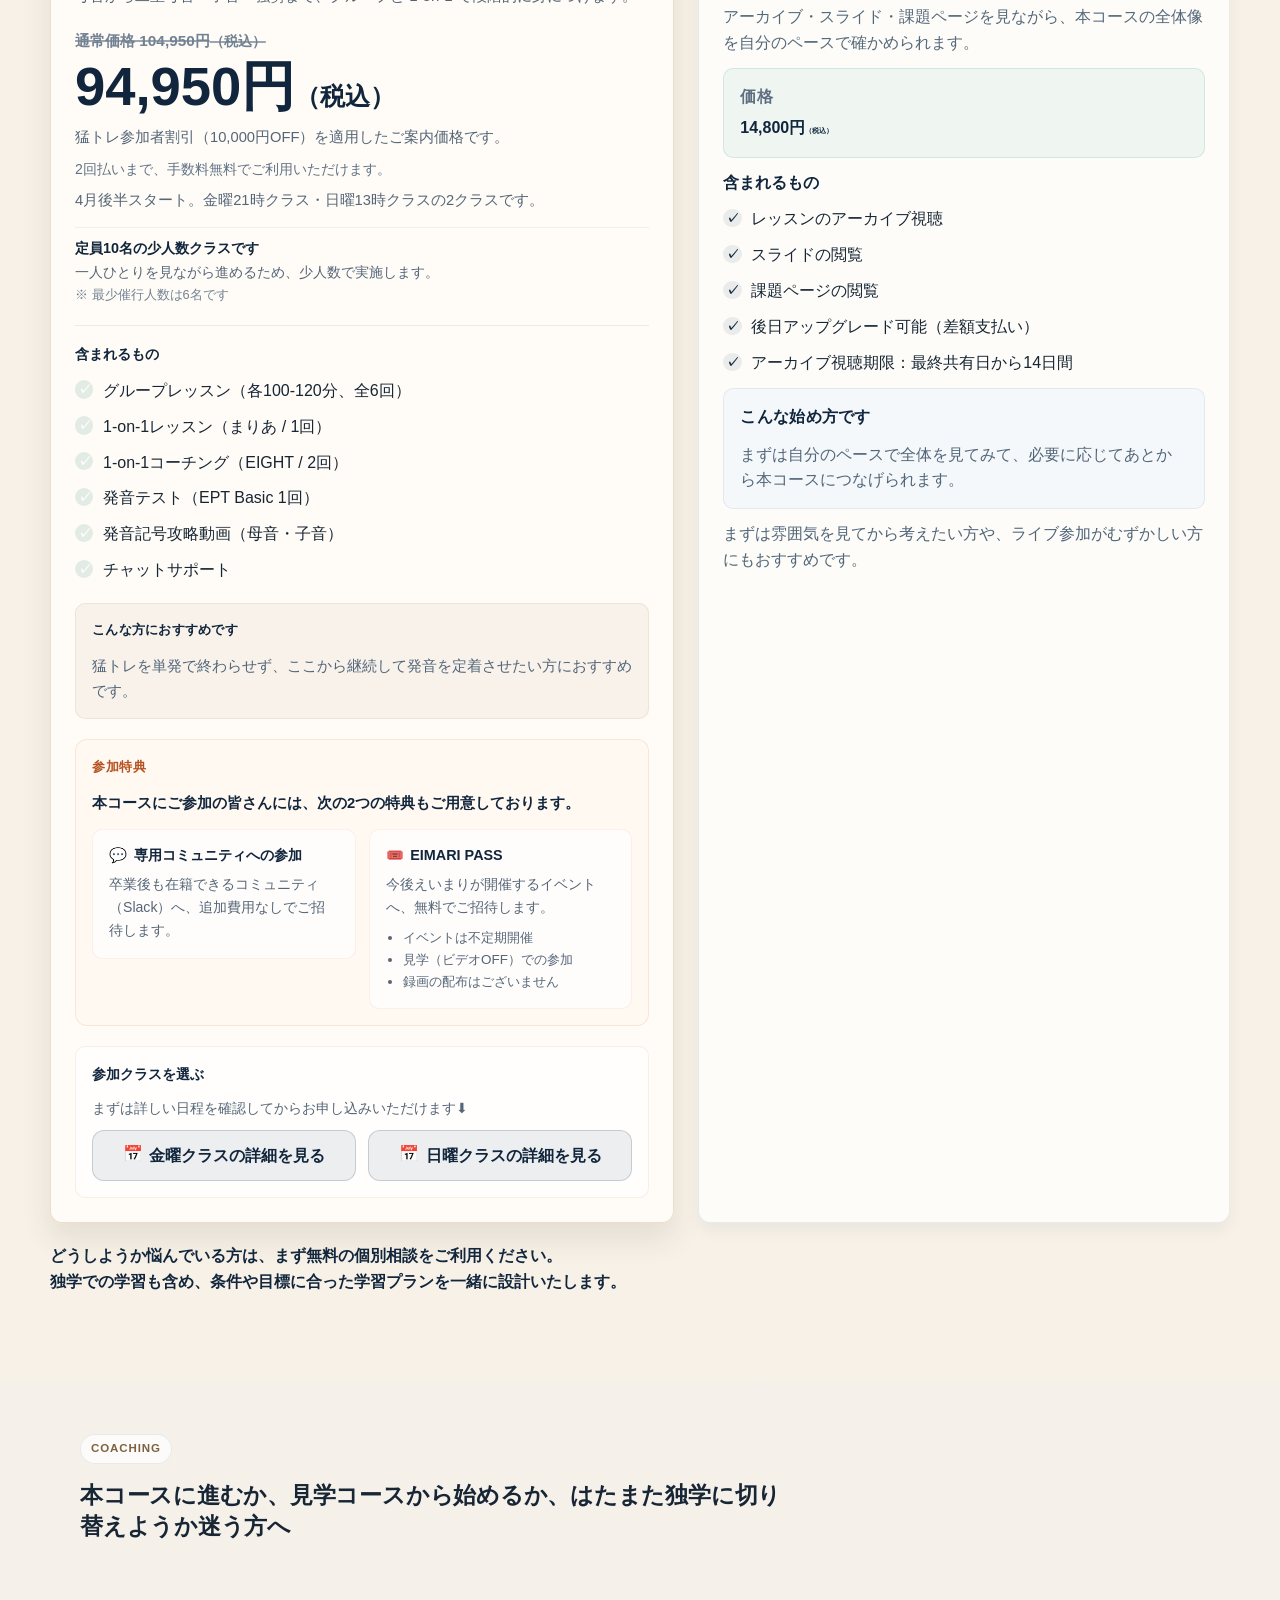
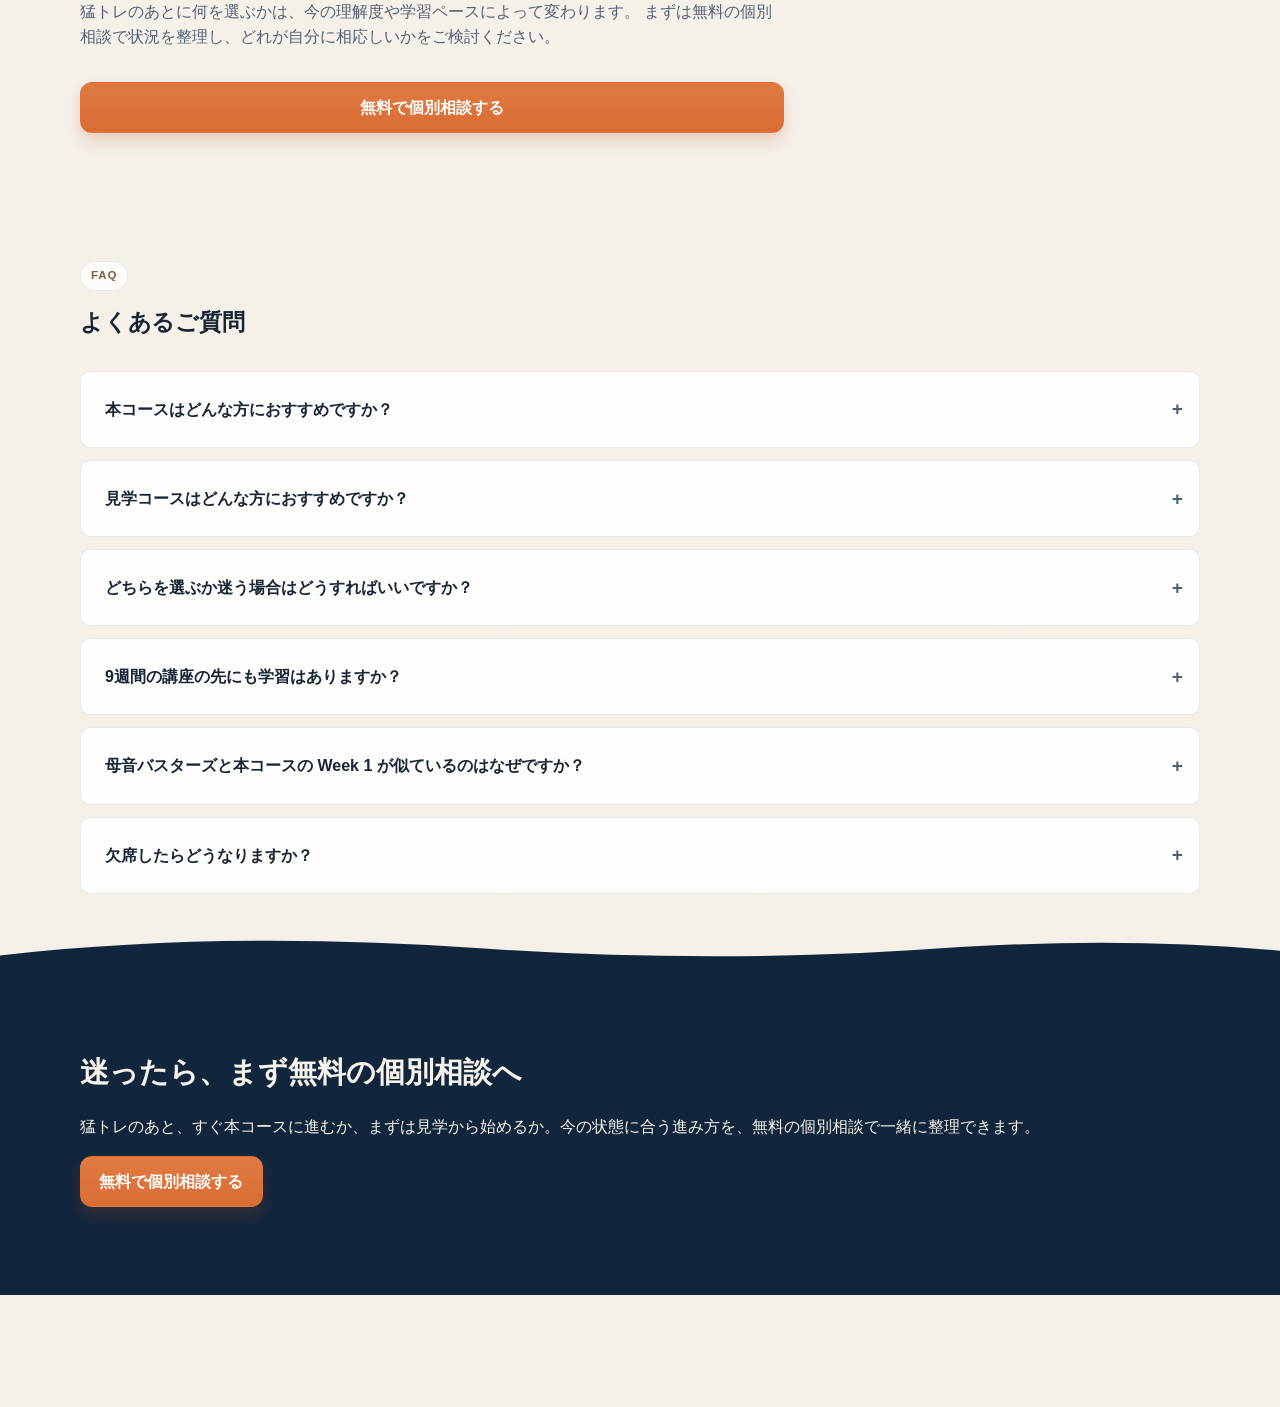
==== commit b8eb128e: "Add files via upload" ====
--- a/index.html
+++ b/index.html
@@ -230,11 +230,16 @@
                 <p class="price-note">猛トレ参加者割引（10,000円OFF）を適用したご案内価格です。</p>
                 <p class="price-subnote">2回払いまで、手数料無料でご利用いただけます。</p>
                 <p class="offer-urgency">4月後半スタート。金曜21時クラス・日曜13時クラスの2クラスです。</p>
+                <div class="capacity-note" aria-label="定員について">
+                  <p class="capacity-note-title">定員10名の少人数クラスです</p>
+                  <p class="capacity-note-copy">一人ひとりを見ながら進めるため、少人数で実施します。</p>
+                  <p class="capacity-note-meta">※ 最少催行人数は6名です</p>
+                </div>
               </div>
               <div class="offer-includes">
                 <p class="offer-includes-title">含まれるもの</p>
                 <ul class="offer-list">
-                  <li>グループレッスン（6回）</li>
+                  <li>グループレッスン（各100-120分、全6回）</li>
                   <li>1-on-1レッスン（まりあ / 1回）</li>
                   <li>1-on-1コーチング（EIGHT / 2回）</li>
                   <li>発音テスト（EPT Basic 1回）</li>
@@ -245,6 +250,27 @@
               <div class="offer-follow">
                 <p class="offer-follow-title">こんな方におすすめです</p>
                 <p class="offer-follow-copy">猛トレを単発で終わらせず、ここから継続して発音を定着させたい方におすすめです。</p>
+              </div>
+              <div class="course-perks" aria-label="参加特典">
+                <p class="course-perks-label">参加特典</p>
+                <p class="course-perks-intro">
+                  本コースにご参加の皆さんには、次の2つの特典もご用意しております。
+                </p>
+                <div class="course-perks-grid">
+                  <article class="course-perk-card">
+                    <p class="course-perk-title"><span class="course-perk-icon" aria-hidden="true">💬</span>専用コミュニティへの参加</p>
+                    <p class="course-perk-copy">卒業後も在籍できるコミュニティ（Slack）へ、追加費用なしでご招待します。</p>
+                  </article>
+                  <article class="course-perk-card">
+                    <p class="course-perk-title"><span class="course-perk-icon" aria-hidden="true">🎟️</span>EIMARI PASS</p>
+                    <p class="course-perk-copy">今後えいまりが開催するイベントへ、無料でご招待します。</p>
+                    <ul class="course-perk-list">
+                      <li>イベントは不定期開催</li>
+                      <li>見学（ビデオOFF）での参加</li>
+                      <li>録画の配布はございません</li>
+                    </ul>
+                  </article>
+                </div>
               </div>
               <div class="mosh-cta-group" aria-label="本コース申し込み">
                 <p class="mosh-cta-label">参加クラスを選ぶ</p>
@@ -370,7 +396,7 @@
 
       <section class="section-space closing" id="closing">
         <div class="container reveal">
-          <h2>迷う方は、まず無料の個別相談へ</h2>
+          <h2>迷ったら、まず無料の個別相談へ</h2>
           <p>猛トレのあと、すぐ本コースに進むか、まずは見学から始めるか。今の状態に合う進み方を、無料の個別相談で一緒に整理できます。</p>
           <div class="hero-cta">
             <a
--- a/styles.css
+++ b/styles.css
@@ -1476,6 +1476,39 @@
   line-height: 1.64;
 }
 
+.capacity-note {
+  display: grid;
+  gap: 0.1rem;
+  margin-top: 0.45rem;
+  padding-top: 0.55rem;
+  border-top: 1px solid rgba(121, 145, 170, 0.12);
+}
+
+.capacity-note-title,
+.capacity-note-copy,
+.capacity-note-meta {
+  margin: 0;
+}
+
+.capacity-note-title {
+  color: var(--navy);
+  font-size: 0.9rem;
+  font-weight: 800;
+  line-height: 1.55;
+}
+
+.capacity-note-copy {
+  color: #556678;
+  font-size: 0.88rem;
+  line-height: 1.62;
+}
+
+.capacity-note-meta {
+  color: #738293;
+  font-size: 0.8rem;
+  line-height: 1.55;
+}
+
 .offer-includes {
   display: grid;
   gap: var(--space-3);
@@ -1531,6 +1564,79 @@
   border-radius: 10px;
   background: rgba(245, 239, 230, 0.72);
   border: 1px solid rgba(195, 162, 108, 0.16);
+}
+
+.course-perks {
+  display: grid;
+  gap: 0.85rem;
+  padding: 1rem;
+  border-radius: 12px;
+  background: rgba(255, 248, 240, 0.72);
+  border: 1px solid rgba(217, 109, 52, 0.14);
+}
+
+.course-perks-label,
+.course-perks-intro,
+.course-perk-title,
+.course-perk-copy {
+  margin: 0;
+}
+
+.course-perks-label {
+  color: var(--accent-deep);
+  font-size: 0.8rem;
+  font-weight: 800;
+  letter-spacing: 0.04em;
+}
+
+.course-perks-intro {
+  color: var(--navy);
+  font-size: 0.92rem;
+  font-weight: 700;
+  line-height: 1.62;
+}
+
+.course-perks-grid {
+  display: grid;
+  gap: 0.8rem;
+}
+
+.course-perk-card {
+  display: grid;
+  gap: 0.38rem;
+  padding: 0.95rem 1rem;
+  border-radius: 10px;
+  background: rgba(255, 255, 255, 0.7);
+  border: 1px solid rgba(217, 109, 52, 0.1);
+}
+
+.course-perk-title {
+  display: inline-flex;
+  align-items: center;
+  gap: 0.42rem;
+  color: var(--navy);
+  font-size: 0.9rem;
+  font-weight: 800;
+  line-height: 1.5;
+}
+
+.course-perk-icon {
+  line-height: 1;
+  transform: translateY(-1px);
+}
+
+.course-perk-copy {
+  color: #556678;
+  font-size: 0.88rem;
+  line-height: 1.65;
+}
+
+.course-perk-list {
+  margin: 0.1rem 0 0;
+  padding-left: 1.1rem;
+  color: #556678;
+  font-size: 0.84rem;
+  line-height: 1.62;
 }
 
 .offer-includes-title {
@@ -2296,6 +2402,11 @@
     grid-template-columns: repeat(2, minmax(0, 1fr));
   }
 
+  .course-perks-grid {
+    grid-template-columns: repeat(2, minmax(0, 1fr));
+    align-items: start;
+  }
+
   .scenario-strip {
     grid-template-columns: repeat(3, minmax(0, 1fr));
     gap: 0.85rem;
